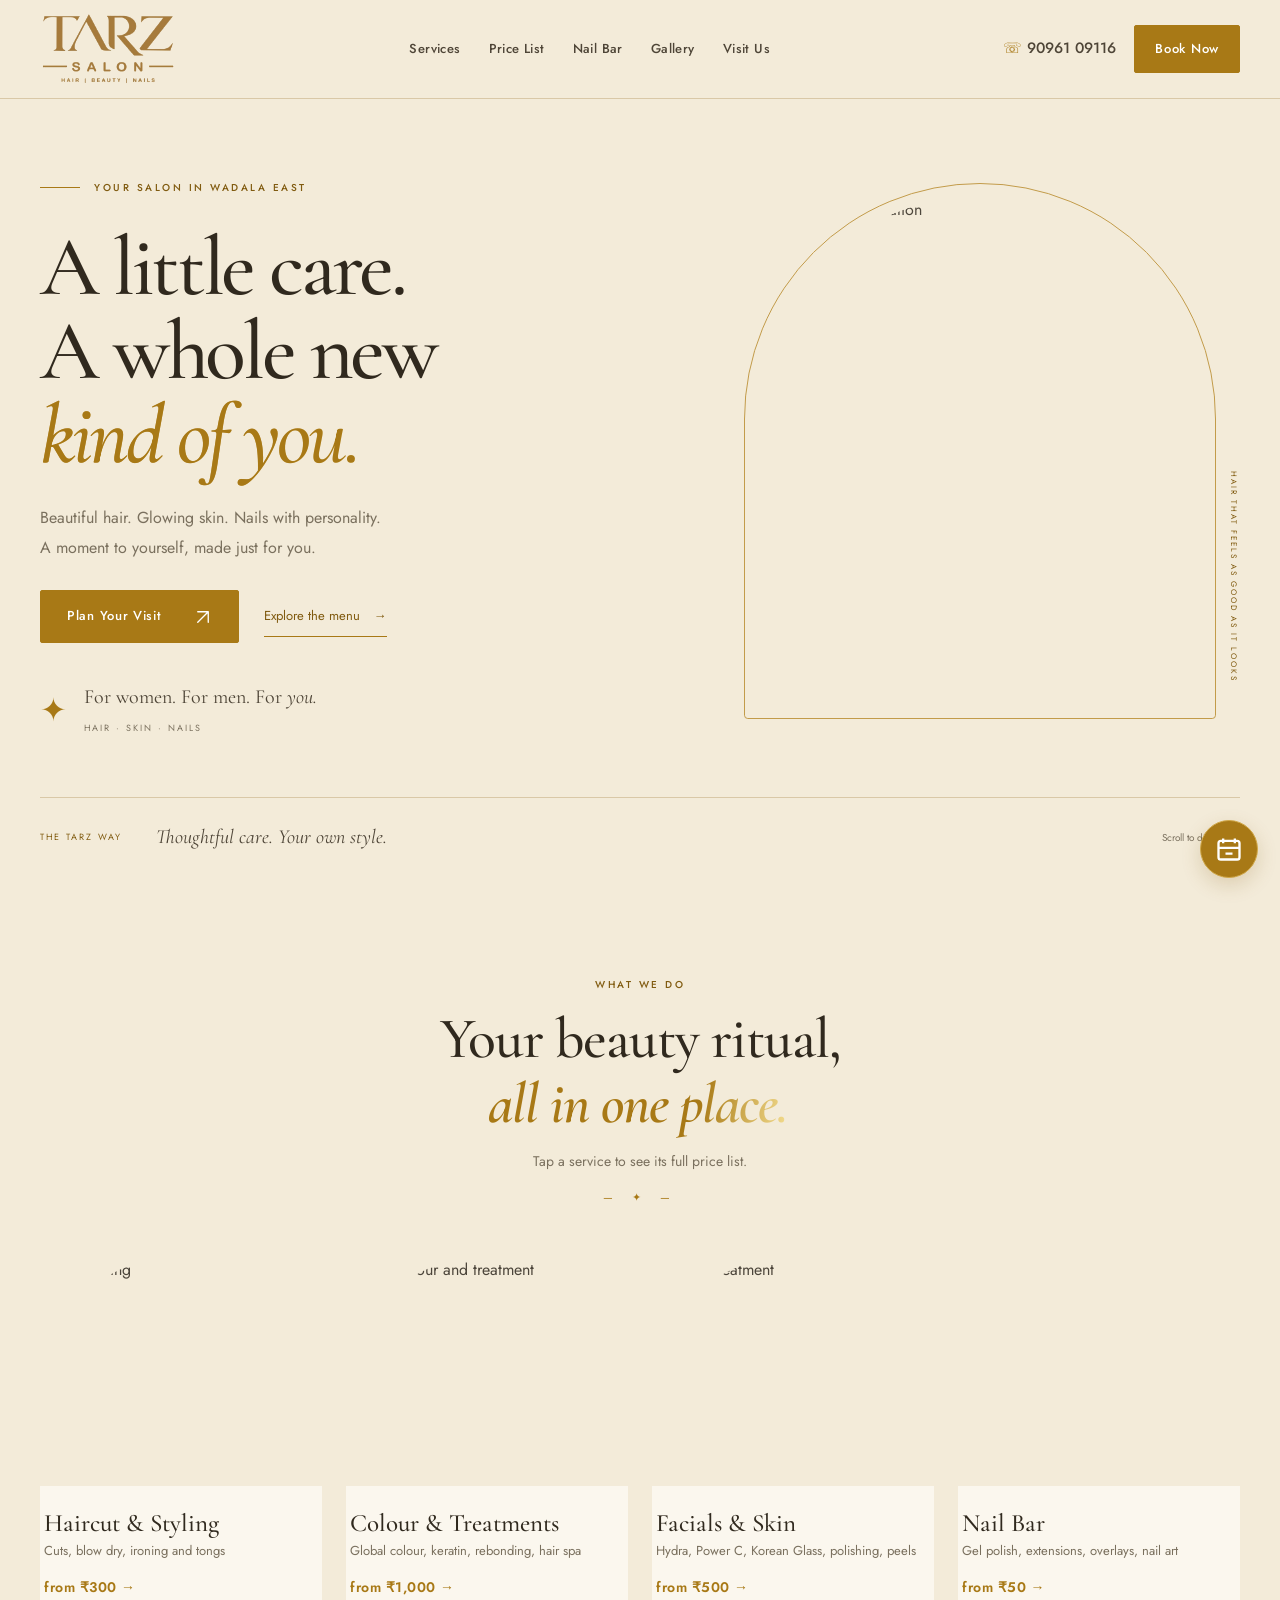
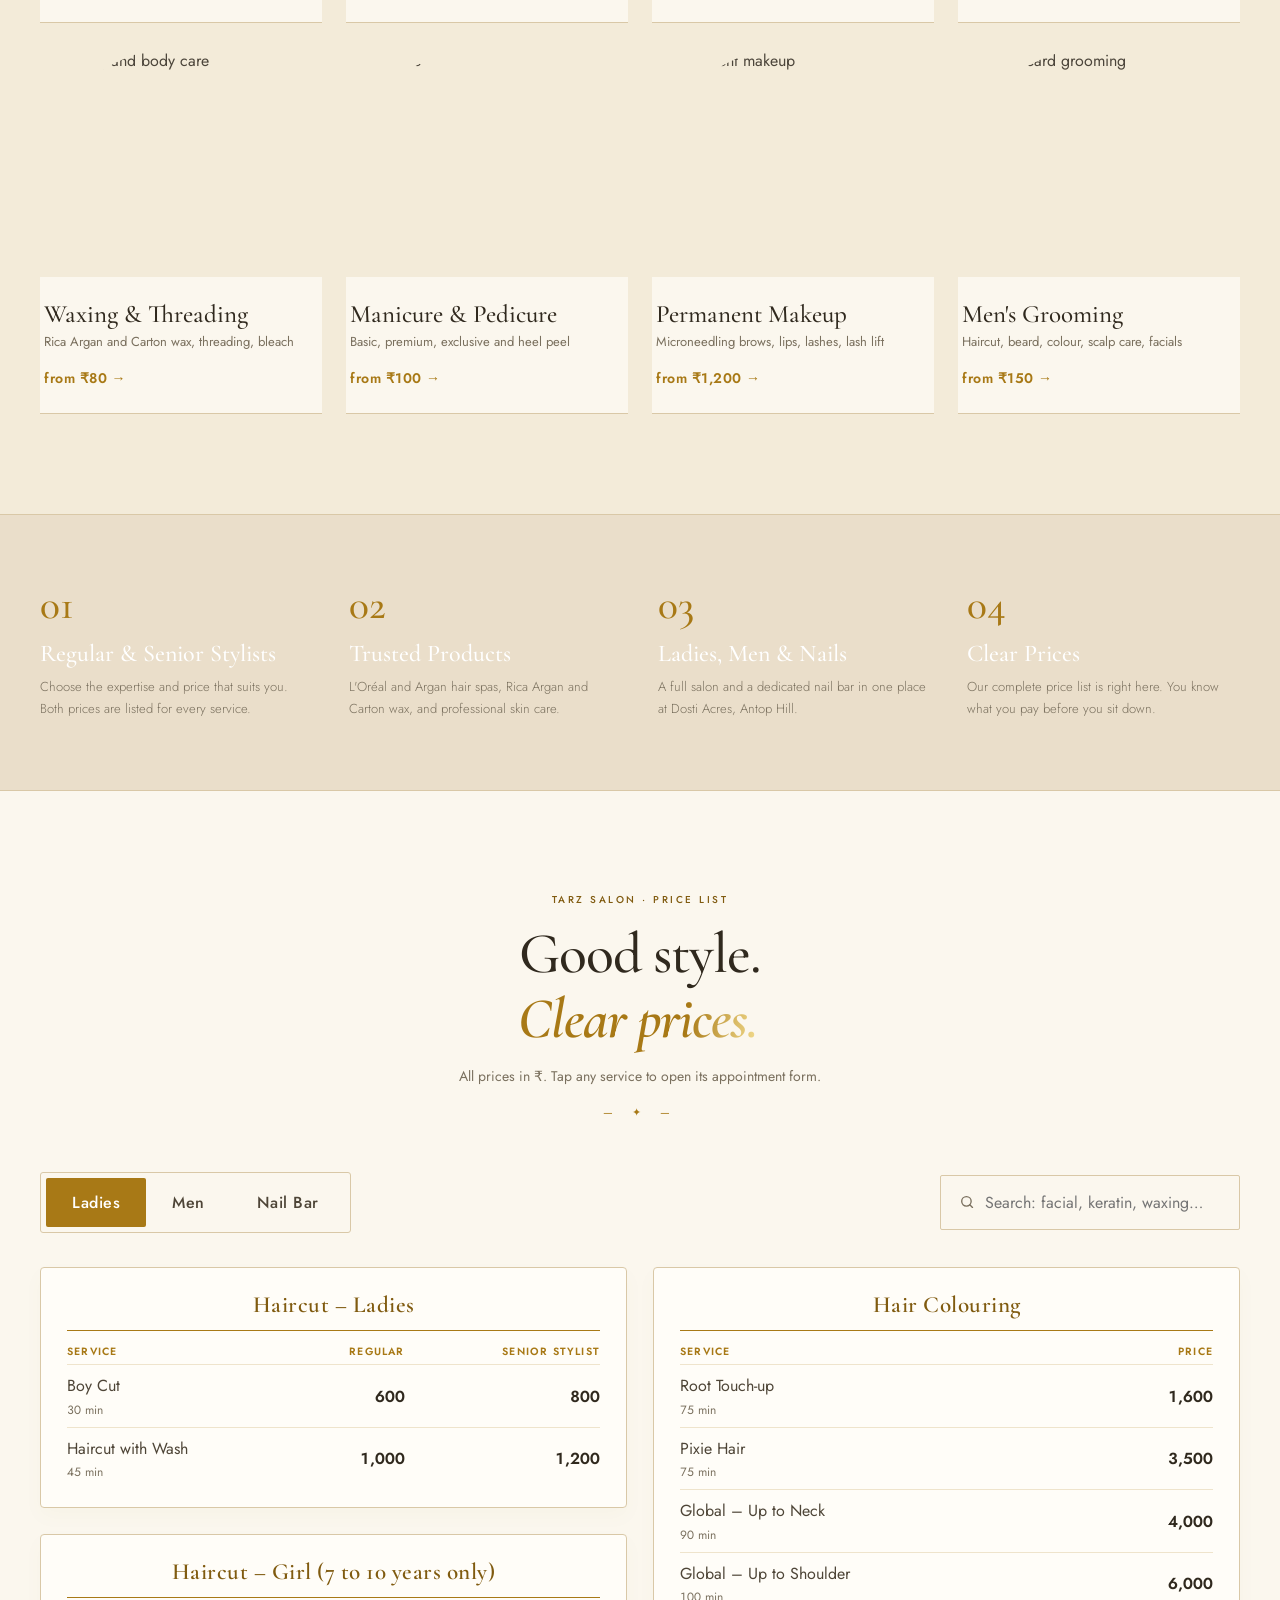
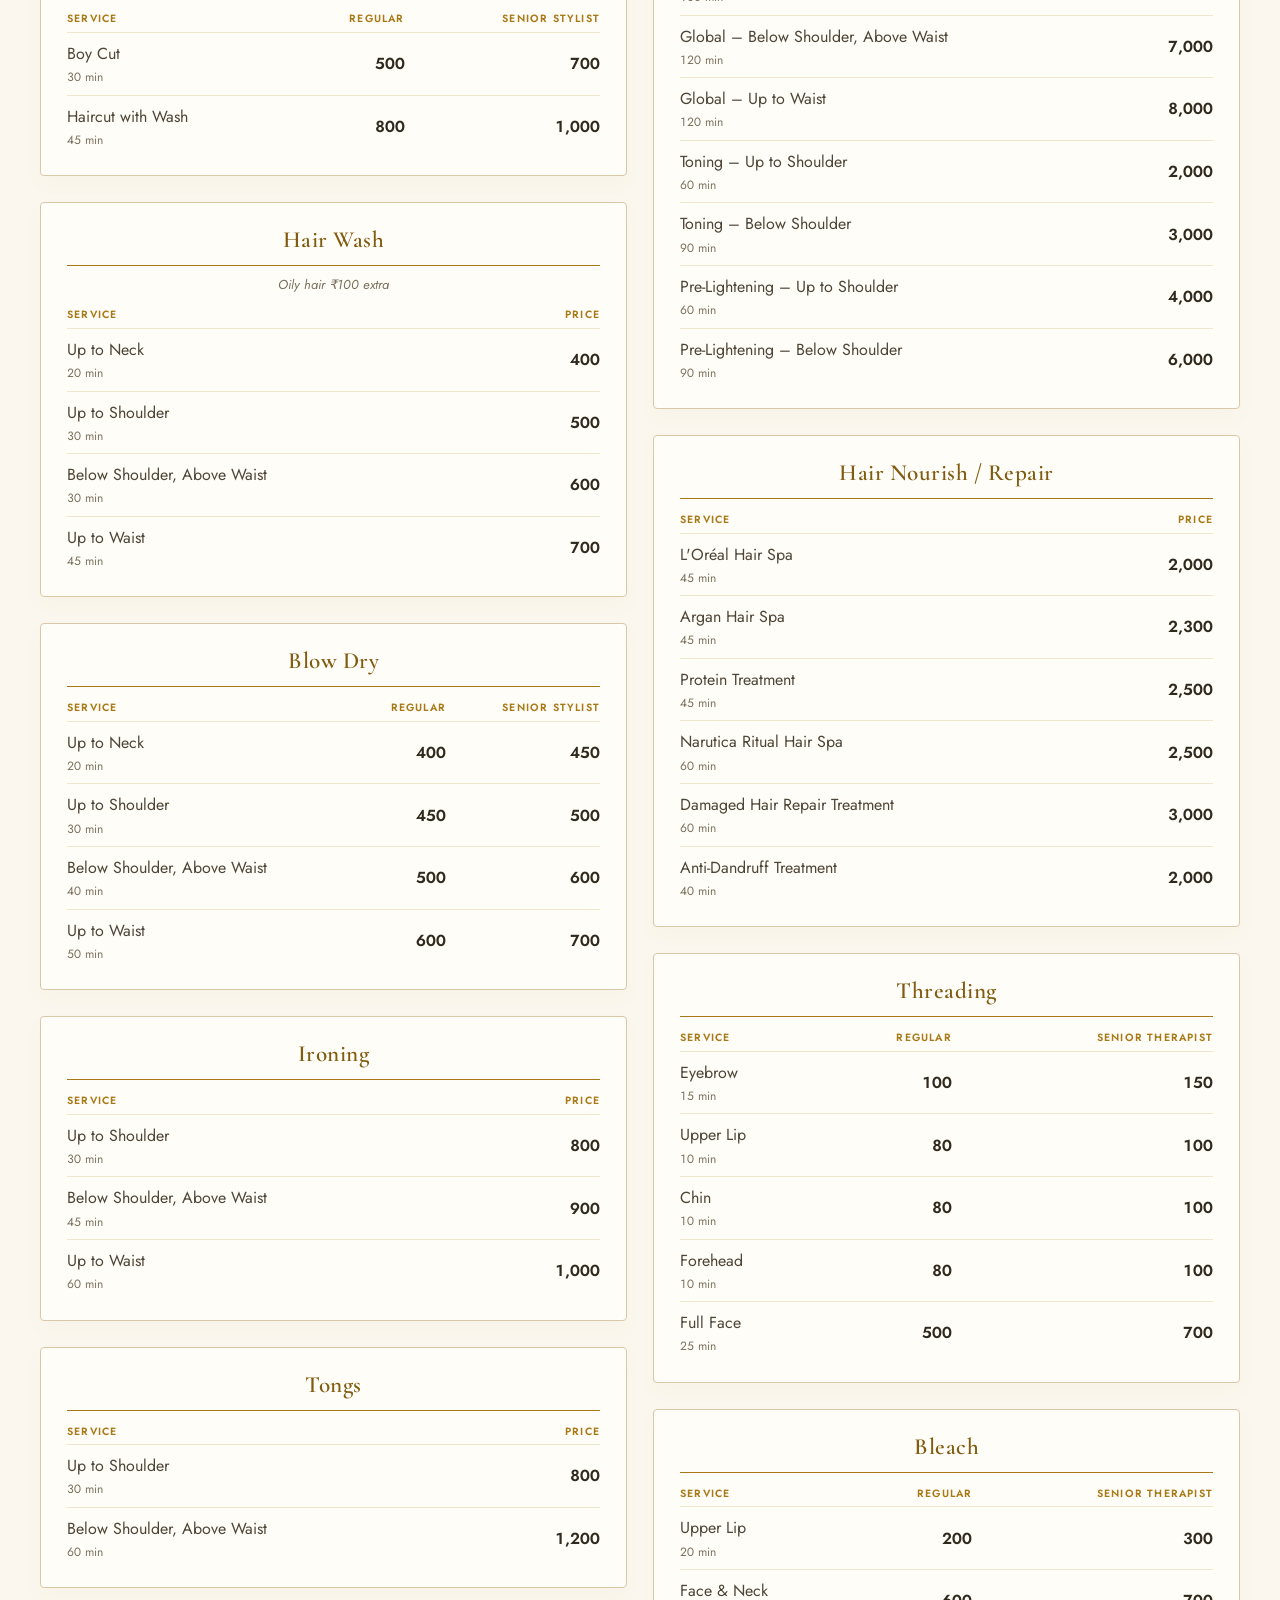
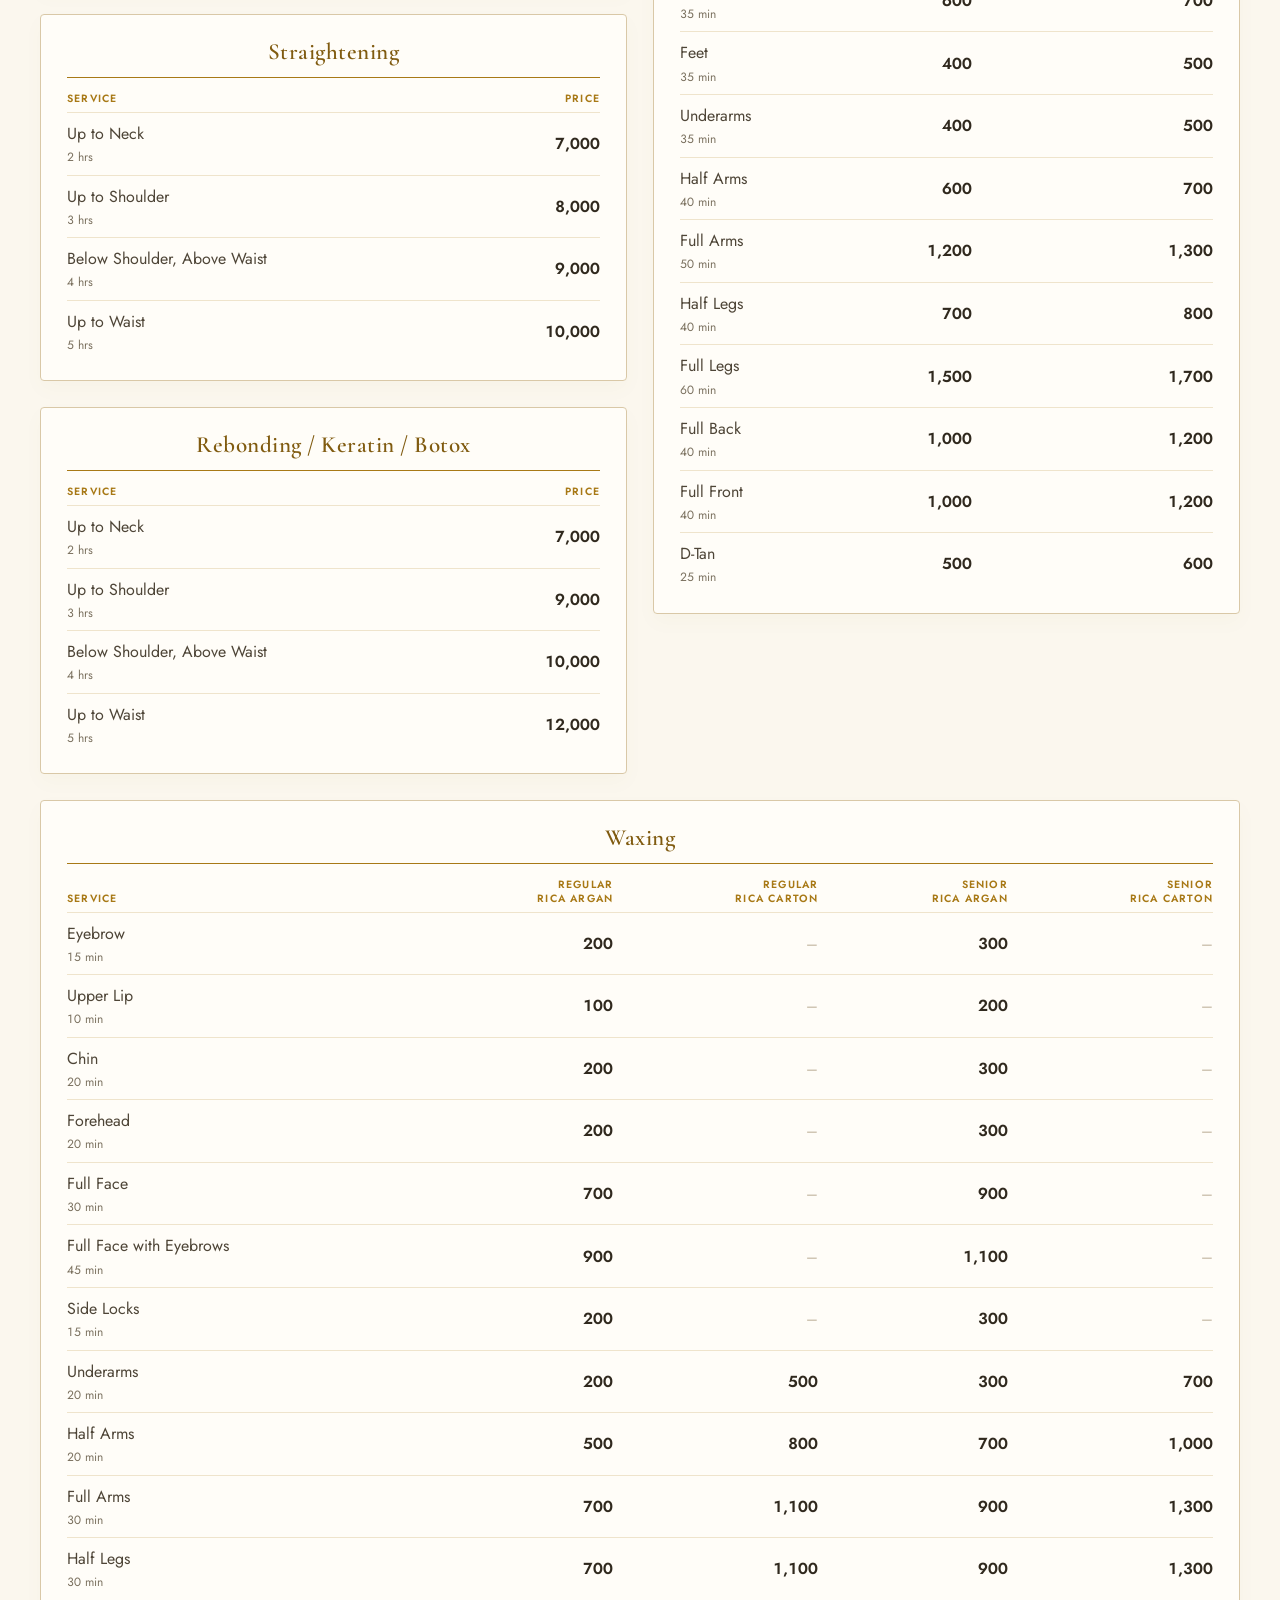
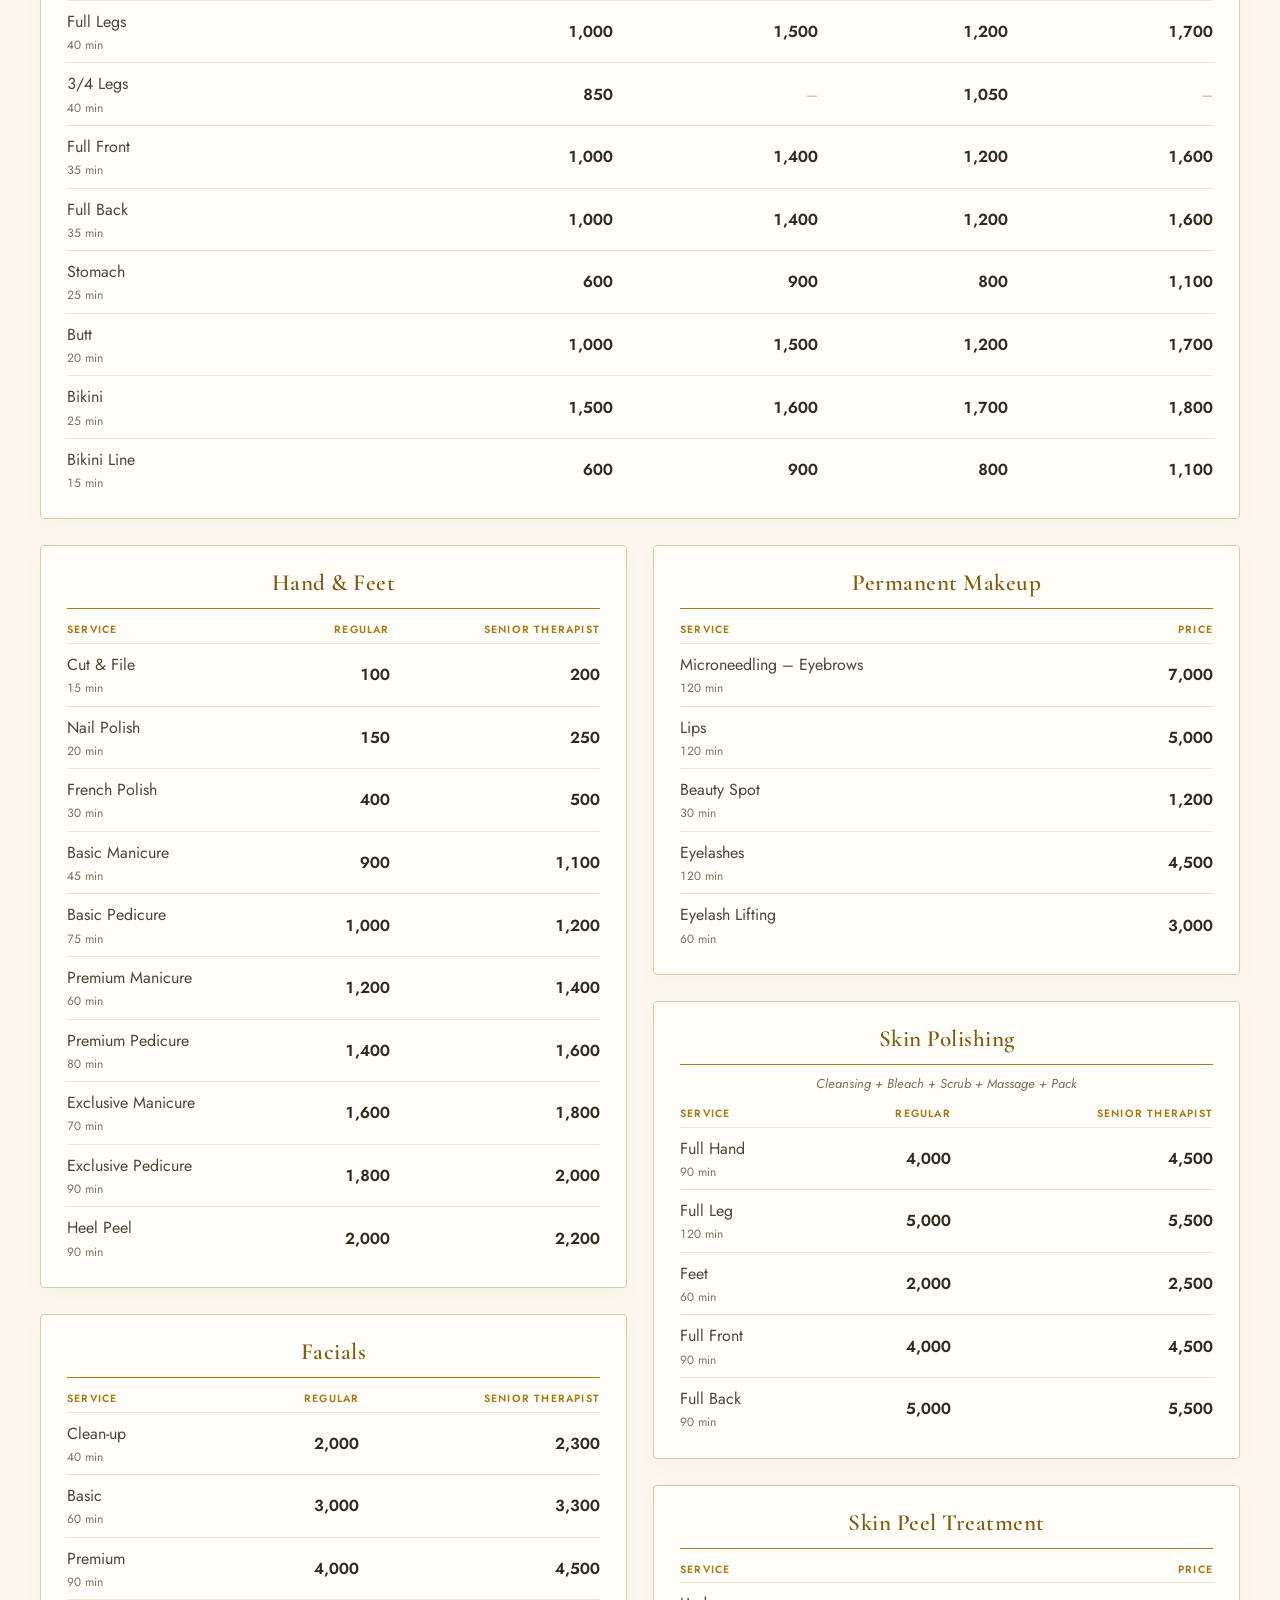
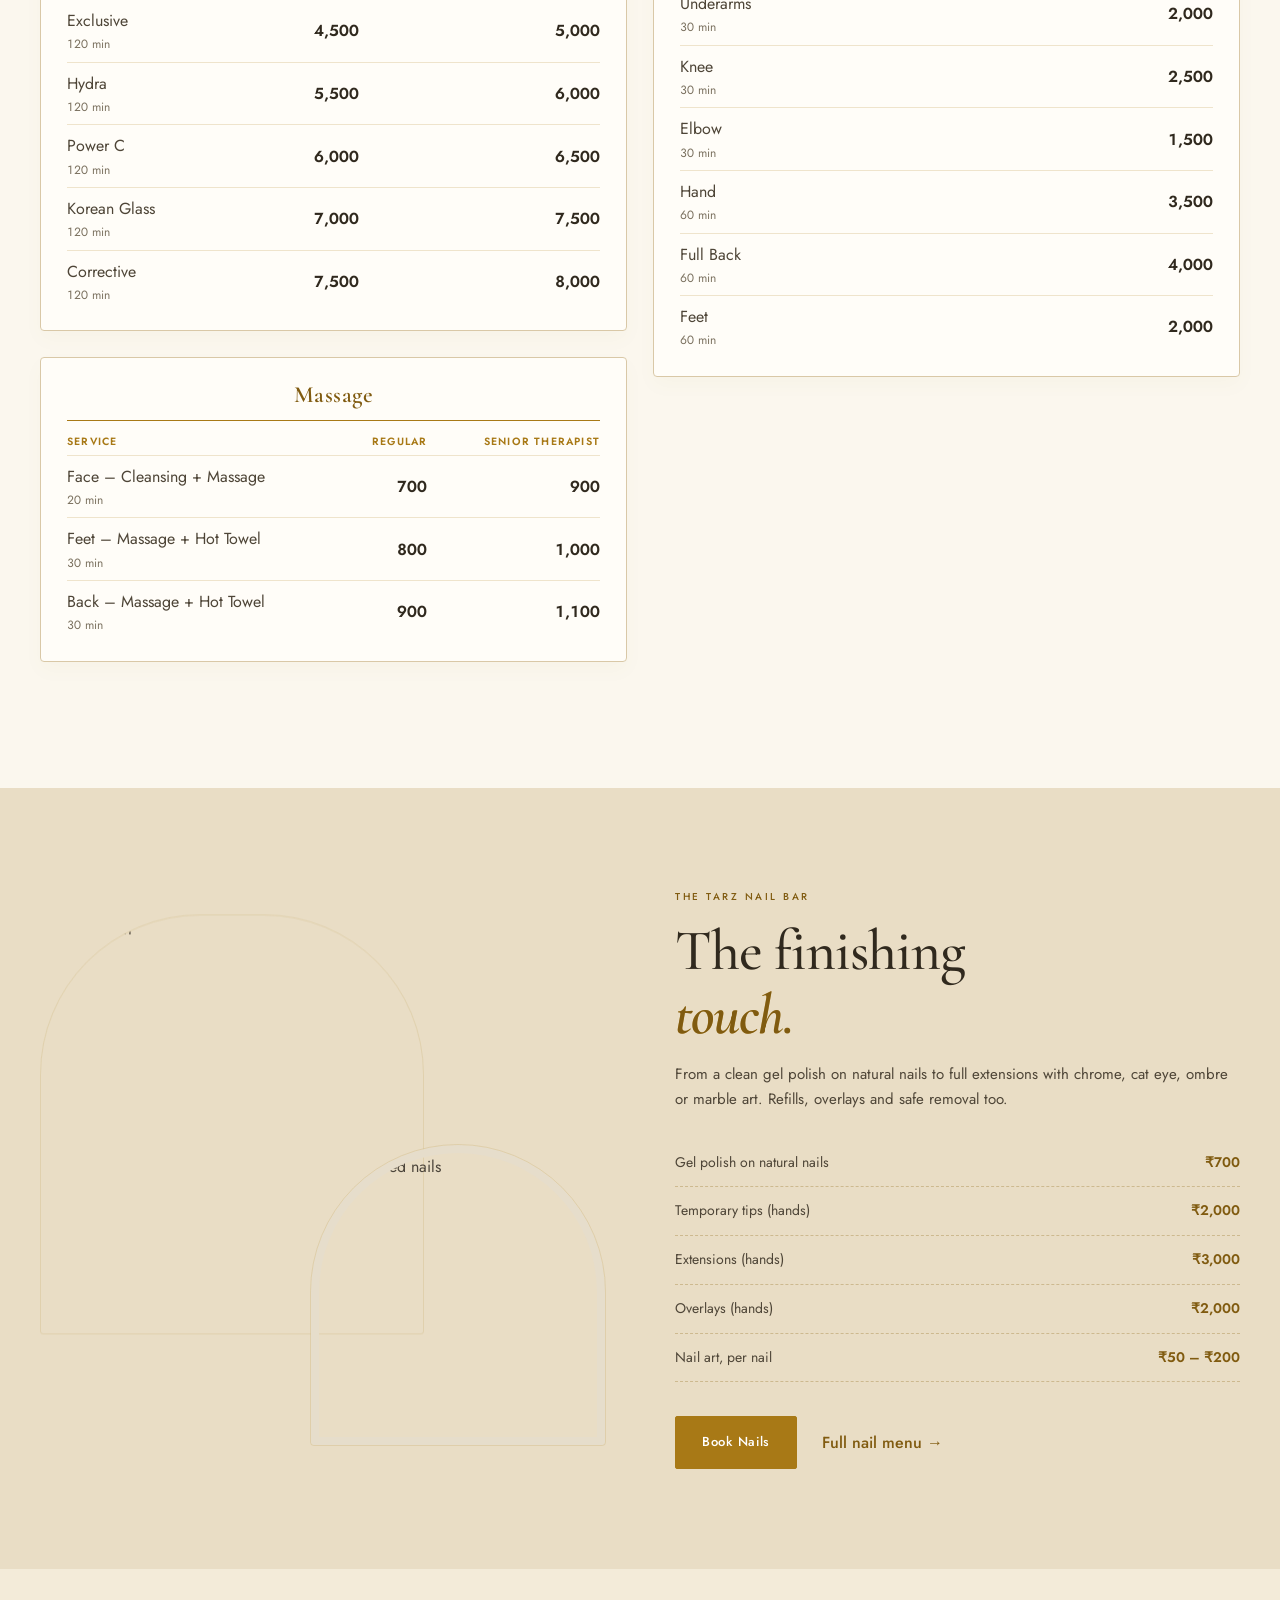
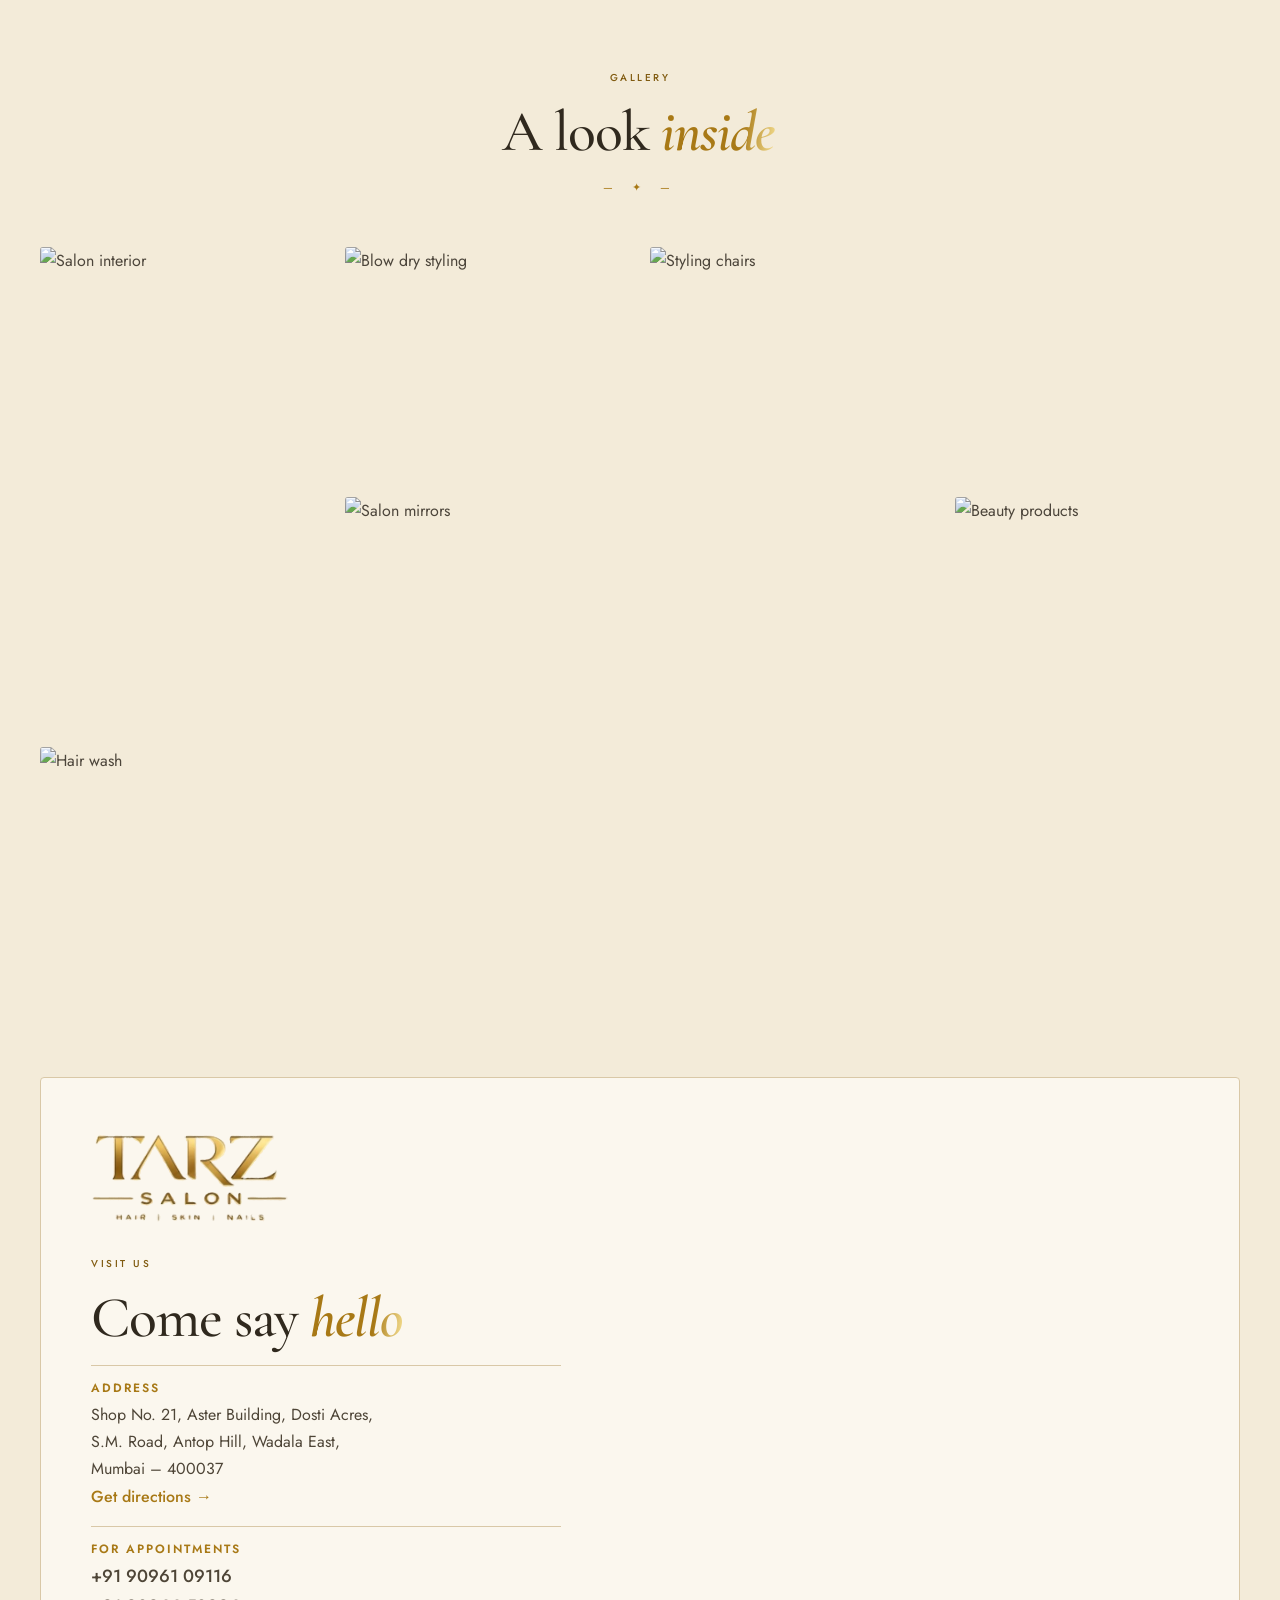
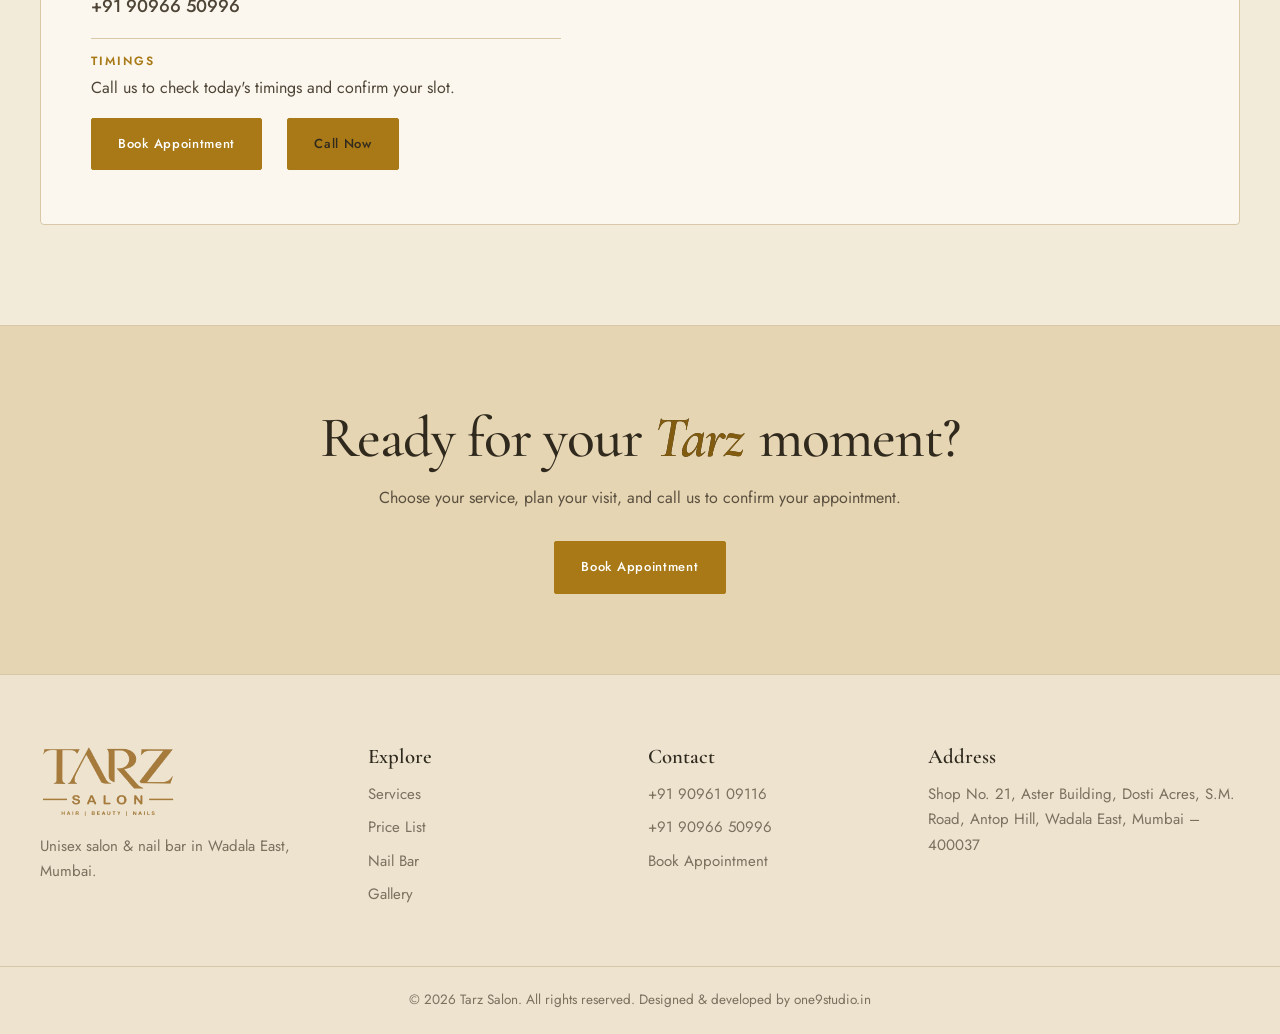
==== home2.html @ 76eaf4b4 "Restore service card photos" ====
<!DOCTYPE html>
<html lang="en">
<head>
  <meta charset="UTF-8">
  <meta name="viewport" content="width=device-width, initial-scale=1.0">
  <title>Tarz Salon | Home2 · Hair, Skin &amp; Nails</title>
  <meta name="description" content="Tarz Salon – hair, skin, waxing, facials, permanent makeup and a full nail bar for ladies and men at Dosti Acres, Antop Hill, Wadala East, Mumbai. See prices and request an appointment.">
  <meta name="theme-color" content="#F3EBD9">
  <meta name="robots" content="noindex, follow">
  <meta property="og:title" content="Tarz Salon – Wadala East, Mumbai">
  <meta property="og:description" content="Unisex salon &amp; nail bar. Full price list online. Plan your appointment online. Call 9096109116 to confirm.">
  <meta property="og:image" content="https://images.unsplash.com/photo-1560066984-138dadb4c035?auto=format&fit=crop&w=1200&q=70">
  <link rel="icon" href="images/favicon.png" type="image/png">
  <link rel="apple-touch-icon" href="images/apple-touch-icon.png">
  <link rel="preconnect" href="https://fonts.googleapis.com">
  <link rel="preconnect" href="https://fonts.gstatic.com" crossorigin>
  <link href="https://fonts.googleapis.com/css2?family=Cormorant+Garamond:ital,wght@0,500;0,600;0,700;1,500;1,600&family=Jost:wght@300;400;500;600&display=swap" rel="stylesheet">
  <link rel="stylesheet" href="style.css">
  <link rel="stylesheet" href="home2.css">
  <script>document.documentElement.classList.add('js')</script>
  <script type="application/ld+json">
  {
    "@context": "https://schema.org",
    "@type": "BeautySalon",
    "name": "Tarz Salon",
    "telephone": ["+919096109116", "+919096650996"],
    "address": {
      "@type": "PostalAddress",
      "streetAddress": "Shop No. 21, Aster Building, Dosti Acres, S.M. Road, Antop Hill",
      "addressLocality": "Wadala East, Mumbai",
      "postalCode": "400037",
      "addressRegion": "Maharashtra",
      "addressCountry": "IN"
    },
    "priceRange": "₹₹"
  }
  </script>
</head>
<body>
  <svg width="0" height="0" aria-hidden="true" style="position:absolute"><defs><filter id="logo-remove-cream" color-interpolation-filters="sRGB" x="0" y="0" width="100%" height="100%"><feColorMatrix in="SourceGraphic" type="matrix" values="0 0 0 0 0  0 0 0 0 0  0 0 0 0 0  14 0 -14 0 -1.9" result="gold-mask"/><feComposite in="SourceGraphic" in2="gold-mask" operator="in"/></filter></defs></svg>
  <div class="progress" id="progress" aria-hidden="true"></div>

  <!-- ============ HEADER ============ -->
  <header class="header" id="top">
    <div class="container nav">
      <a href="#top" class="logo" aria-label="Tarz Salon home"><svg class="reference-logo" viewBox="345 235 845 455" role="img" aria-label="Tarz Salon — Hair, Beauty, Nails"><image href="images/tarz-hair-beauty-nails-source.jpg" width="1536" height="924"/></svg>
      </a>

      <nav class="menu" id="menu">
        <a href="#services">Services</a>
        <a href="#prices">Price List</a>
        <a href="#nail-bar">Nail Bar</a>
        <a href="#gallery">Gallery</a>
        <a href="#visit">Visit Us</a>
      </nav>

      <div class="nav-actions">
        <a href="tel:+919096109116" class="nav-call">90961 09116</a>
        <a href="#appointment" data-booking class="btn btn-small">Book Now</a>
        <button class="menu-btn" id="menu-btn" aria-label="Open menu" aria-expanded="false"><span></span><span></span><span></span></button>
      </div>
    </div>
  </header>

  <main>
    <section class="hero home2-hero">
      <div class="container hero-grid">
        <div class="hero-text">
          <p class="eyebrow"><span class="gold-rule"></span> Your salon in Wadala East</p>
          <h1>A little care.<br>A whole new<br><em>kind of you.</em></h1>
          <p class="lead">Beautiful hair. Glowing skin. Nails with personality.<br>A moment to yourself, made just for you.</p>
          <div class="hero-buttons">
            <a href="#appointment" data-booking class="btn">Plan Your Visit <svg class="visit-arrow" viewBox="0 0 24 24" width="18" height="18" fill="none" stroke="currentColor" stroke-width="1.8" stroke-linecap="round" stroke-linejoin="round" aria-hidden="true" focusable="false"><path d="M5 19 19 5M5 5h14v14"/></svg></a>
            <a href="#prices" class="text-link">Explore the menu <span aria-hidden="true">→</span></a>
          </div>
          <div class="hero-caption"><span class="little-star" aria-hidden="true">✦</span><p>For women. For men. For <em>you.</em><br><small>Hair · Skin · Nails</small></p></div>
        </div>
        <div class="hero-visual">
          <div class="portrait-frame"><div class="arch"><img src="https://images.unsplash.com/photo-1522337360788-8b13dee7a37e?auto=format&fit=crop&w=1000&q=85" alt="Hair styling inspiration" width="900" height="1100" fetchpriority="high"></div></div>


          <p class="image-caption">HAIR THAT FEELS AS GOOD AS IT LOOKS</p>
        </div>
      </div>
      <div class="container hero-bottom"><span>THE TARZ WAY</span><p>Thoughtful care. Your own style.</p><a href="#services" aria-label="Explore our services">Scroll to discover ↓</a></div>
    </section>

    <!-- ============ SERVICES ============ -->
    <section class="section" id="services">
      <div class="container">
        <div class="title">
          <p class="eyebrow">What we do</p>
          <h2>Your beauty ritual,<br><em>all in one place.</em></h2>
          <p>Tap a service to see its full price list.</p>
        </div>

        <div class="service-grid">
          <a href="#prices" data-tab="ladies" class="service">
            <img src="https://images.unsplash.com/photo-1562322140-8baeececf3df?auto=format&fit=crop&w=600&q=70" alt="Hair styling" loading="lazy">
            <div class="service-body"><h3>Haircut &amp; Styling</h3><p>Cuts, blow dry, ironing and tongs</p><span class="from">from ₹300</span></div>
          </a>
          <a href="#prices" data-tab="ladies" class="service">
            <img src="https://images.unsplash.com/photo-1595476108010-b4d1f102b1b1?auto=format&fit=crop&w=600&q=70" alt="Hair colour and treatment" loading="lazy">
            <div class="service-body"><h3>Colour &amp; Treatments</h3><p>Global colour, keratin, rebonding, hair spa</p><span class="from">from ₹1,000</span></div>
          </a>
          <a href="#prices" data-tab="ladies" class="service">
            <img src="https://images.unsplash.com/photo-1570172619644-dfd03ed5d881?auto=format&fit=crop&w=600&q=70" alt="Facial treatment" loading="lazy">
            <div class="service-body"><h3>Facials &amp; Skin</h3><p>Hydra, Power C, Korean Glass, polishing, peels</p><span class="from">from ₹500</span></div>
          </a>
          <a href="#prices" data-tab="nails" class="service">
            <img src="https://images.unsplash.com/photo-1604654894610-df63bc536371?auto=format&fit=crop&w=600&q=70" alt="Nail art" loading="lazy">
            <div class="service-body"><h3>Nail Bar</h3><p>Gel polish, extensions, overlays, nail art</p><span class="from">from ₹50</span></div>
          </a>
          <a href="#prices" data-tab="ladies" class="service">
            <img src="https://images.unsplash.com/photo-1544161515-4ab6ce6db874?auto=format&fit=crop&w=600&q=70" alt="Waxing and body care" loading="lazy">
            <div class="service-body"><h3>Waxing &amp; Threading</h3><p>Rica Argan and Carton wax, threading, bleach</p><span class="from">from ₹80</span></div>
          </a>
          <a href="#prices" data-tab="ladies" class="service">
            <img src="https://images.unsplash.com/photo-1519415510236-718bdfcd89c8?auto=format&fit=crop&w=600&q=70" alt="Pedicure" loading="lazy">
            <div class="service-body"><h3>Manicure &amp; Pedicure</h3><p>Basic, premium, exclusive and heel peel</p><span class="from">from ₹100</span></div>
          </a>
          <a href="#prices" data-tab="ladies" class="service">
            <img src="https://images.unsplash.com/photo-1487412947147-5cebf100ffc2?auto=format&fit=crop&w=600&q=70" alt="Permanent makeup" loading="lazy">
            <div class="service-body"><h3>Permanent Makeup</h3><p>Microneedling brows, lips, lashes, lash lift</p><span class="from">from ₹1,200</span></div>
          </a>
          <a href="#prices" data-tab="men" class="service">
            <img src="https://images.unsplash.com/photo-1503951914875-452162b0f3f1?auto=format&fit=crop&w=600&q=70" alt="Men's beard grooming" loading="lazy">
            <div class="service-body"><h3>Men's Grooming</h3><p>Haircut, beard, colour, scalp care, facials</p><span class="from">from ₹150</span></div>
          </a>
        </div>
      </div>
    </section>

    <!-- ============ WHY TARZ ============ -->
    <section class="why">
      <div class="container why-grid">
        <div class="why-item">
          <span class="why-num">01</span>
          <h3>Regular &amp; Senior Stylists</h3>
          <p>Choose the expertise and price that suits you. Both prices are listed for every service.</p>
        </div>
        <div class="why-item">
          <span class="why-num">02</span>
          <h3>Trusted Products</h3>
          <p>L'Oréal and Argan hair spas, Rica Argan and Carton wax, and professional skin care.</p>
        </div>
        <div class="why-item">
          <span class="why-num">03</span>
          <h3>Ladies, Men &amp; Nails</h3>
          <p>A full salon and a dedicated nail bar in one place at Dosti Acres, Antop Hill.</p>
        </div>
        <div class="why-item">
          <span class="why-num">04</span>
          <h3>Clear Prices</h3>
          <p>Our complete price list is right here. You know what you pay before you sit down.</p>
        </div>
      </div>
    </section>

    <!-- ============ PRICE LIST ============ -->
    <!-- The prices themselves live in prices.js — edit them there. -->
    <section class="section prices" id="prices">
      <div class="container">
        <div class="title">
          <p class="eyebrow">Tarz Salon · Price List</p>
          <h2>Good style.<br><em>Clear prices.</em></h2>
          <p>All prices in ₹. Tap any service to open its appointment form.</p>
        </div>

        <div class="price-tools">
          <div class="tabs" role="tablist">
            <button class="tab active" data-tab="ladies" role="tab" aria-selected="true">Ladies</button>
            <button class="tab" data-tab="men" role="tab" aria-selected="false">Men</button>
            <button class="tab" data-tab="nails" role="tab" aria-selected="false">Nail Bar</button>
          </div>
          <label class="search">
            <span class="sr-only">Search services</span>
            <svg viewBox="0 0 24 24" width="18" height="18" aria-hidden="true"><circle cx="11" cy="11" r="7" fill="none" stroke="currentColor" stroke-width="2"/><path d="M20 20l-4-4" stroke="currentColor" stroke-width="2" stroke-linecap="round"/></svg>
            <input type="search" id="price-search" placeholder="Search: facial, keratin, waxing…" autocomplete="off">
          </label>
        </div>

        <div id="price-list" class="price-list" aria-live="polite">
          <p class="empty">Please enable JavaScript to see the price list, or call 9096109116.</p>
        </div>
      </div>
    </section>

    <!-- ============ NAIL BAR ============ -->
    <section class="nailbar" id="nail-bar">
      <div class="container nailbar-grid">
        <div class="nailbar-photos">
          <img src="https://images.unsplash.com/photo-1607779097040-26e80aa78e66?auto=format&fit=crop&w=600&q=70" alt="Gel nail art" loading="lazy" class="np1">
          <img src="https://images.unsplash.com/photo-1610992015732-2449b76344bc?auto=format&fit=crop&w=600&q=70" alt="Manicured nails" loading="lazy" class="np2">
        </div>
        <div class="nailbar-text">
          <p class="eyebrow">The Tarz Nail Bar</p>
          <h2>The finishing<br><em>touch.</em></h2>
          <p>From a clean gel polish on natural nails to full extensions with chrome, cat eye, ombre or marble art. Refills, overlays and safe removal too.</p>
          <ul class="nail-prices">
            <li><span>Gel polish on natural nails</span><b>₹700</b></li>
            <li><span>Temporary tips (hands)</span><b>₹2,000</b></li>
            <li><span>Extensions (hands)</span><b>₹3,000</b></li>
            <li><span>Overlays (hands)</span><b>₹2,000</b></li>
            <li><span>Nail art, per nail</span><b>₹50 – ₹200</b></li>
          </ul>
          <div class="hero-buttons">
            <a href="#appointment" data-booking data-booking-service="Nail Bar" class="btn">Book Nails</a>
            <a href="#prices" data-tab="nails" class="link">Full nail menu →</a>
          </div>
        </div>
      </div>
    </section>

    <!-- ============ GALLERY ============ -->
    <section class="section" id="gallery">
      <div class="container">
        <div class="title">
          <p class="eyebrow">Gallery</p>
          <h2>A look <em>inside</em></h2>
        </div>
        <!-- Replace these with your own salon photos: put them in the images folder and use src="images/photo1.jpg" -->
        <div class="gallery">
          <img src="https://images.unsplash.com/photo-1560066984-138dadb4c035?auto=format&fit=crop&w=800&q=70" alt="Salon interior" loading="lazy" class="g-tall">
          <img src="https://images.unsplash.com/photo-1605497788044-5a32c7078486?auto=format&fit=crop&w=600&q=70" alt="Blow dry styling" loading="lazy">
          <img src="https://images.unsplash.com/photo-1521590832167-7bcbfaa6381f?auto=format&fit=crop&w=600&q=70" alt="Styling chairs" loading="lazy">
          <img src="https://images.unsplash.com/photo-1633681926022-84c23e8cb2d6?auto=format&fit=crop&w=800&q=70" alt="Salon mirrors" loading="lazy" class="g-wide">
          <img src="https://images.unsplash.com/photo-1596462502278-27bfdc403348?auto=format&fit=crop&w=600&q=70" alt="Beauty products" loading="lazy">
          <img src="https://images.unsplash.com/photo-1634449571010-02389ed0f9b0?auto=format&fit=crop&w=600&q=70" alt="Hair wash" loading="lazy">
        </div>
      </div>
    </section>

    <!-- ============ VISIT ============ -->
    <section class="visit" id="visit">
      <div class="container visit-grid">
        <div class="visit-card">
          <svg class="reference-logo" viewBox="170 244 450 210" role="img" aria-label="Tarz Salon — Hair, Skin, Nails"><image href="images/home2-brand-reference.jpg" width="779" height="1536"/></svg>
          <p class="eyebrow">Visit us</p>
          <h2>Come say <em>hello</em></h2>

          <div class="visit-row">
            <h4>Address</h4>
            <p>Shop No. 21, Aster Building, Dosti Acres,<br>S.M. Road, Antop Hill, Wadala East,<br>Mumbai – 400037</p>
            <a class="link" href="https://www.google.com/maps/search/?api=1&amp;query=Dosti+Acres+Aster+Building+Antop+Hill+Wadala+East+Mumbai+400037" target="_blank" rel="noopener">Get directions →</a>
          </div>

          <div class="visit-row">
            <h4>For appointments</h4>
            <p><a href="tel:+919096109116">+91 90961 09116</a><br><a href="tel:+919096650996">+91 90966 50996</a></p>
          </div>

          <div class="visit-row">
            <h4>Timings</h4>
            <!-- Add your opening hours here, e.g.  Mon – Sun: 10:00 am – 9:00 pm -->
            <p>Call us to check today's timings and confirm your slot.</p>
          </div>

          <div class="hero-buttons">
            <a href="#appointment" data-booking class="btn">Book Appointment</a>
            <a href="tel:+919096109116" class="btn btn-outline-dark">Call Now</a>
          </div>
        </div>

        <div class="map">
          <iframe title="Tarz Salon on Google Maps" src="https://maps.google.com/maps?q=Dosti%20Acres%20Aster%20Building%20Antop%20Hill%20Wadala%20East%20Mumbai%20400037&amp;z=16&amp;output=embed" loading="lazy" referrerpolicy="no-referrer-when-downgrade"></iframe>
        </div>
      </div>
    </section>

    <!-- ============ CTA ============ -->
    <section class="cta">
      <div class="container cta-inner">
        <h2>Ready for your <em>Tarz</em> moment?</h2>
        <p>Choose your service, plan your visit, and call us to confirm your appointment.</p>
        <a href="#appointment" data-booking class="btn">Book Appointment</a>
      </div>
    </section>
  </main>

  <!-- ============ FOOTER ============ -->
  <footer class="footer">
    <div class="container footer-grid">
      <div>
        <a href="#top" class="logo logo-footer"><svg class="reference-logo" viewBox="345 235 845 455" role="img" aria-label="Tarz Salon — Hair, Beauty, Nails"><image href="images/tarz-hair-beauty-nails-source.jpg" width="1536" height="924"/></svg></a>
        <p>Unisex salon &amp; nail bar in Wadala East, Mumbai.</p>
      </div>
      <div>
        <h4>Explore</h4>
        <a href="#services">Services</a>
        <a href="#prices">Price List</a>
        <a href="#nail-bar">Nail Bar</a>
        <a href="#gallery">Gallery</a>
      </div>
      <div>
        <h4>Contact</h4>
        <a href="tel:+919096109116">+91 90961 09116</a>
        <a href="tel:+919096650996">+91 90966 50996</a>
        <a href="#appointment" data-booking>Book Appointment</a>
      </div>
      <div>
        <h4>Address</h4>
        <p>Shop No. 21, Aster Building, Dosti Acres, S.M. Road, Antop Hill, Wadala East, Mumbai – 400037</p>
      </div>
    </div>
    <p class="copy">© <span id="year"></span> Tarz Salon. All rights reserved. <span style="display: inline-block;">Designed &amp; developed by <a href="https://www.one9studio.in/" target="_blank" rel="noopener noreferrer">one9studio.in</a></span></p>
  </footer>

  <!-- Floating appointment button -->
  <a href="#appointment" data-booking class="wa-float" aria-label="Open appointment form">
    <svg viewBox="0 0 24 24" width="28" height="28" fill="none" stroke="currentColor" stroke-width="2" aria-hidden="true"><rect x="3" y="5" width="18" height="16" rx="2"/><path d="M7 3v4m10-4v4M3 11h18m-12 5h6"/></svg>
  </a>

  <dialog id="appointment" class="booking-dialog" aria-labelledby="booking-title" aria-describedby="booking-help">
    <div class="booking-panel">
      <button type="button" class="booking-close" aria-label="Close appointment form">×</button>
      <p class="eyebrow">Tarz Salon · Appointments</p>
      <h2 id="booking-title">Plan your <em>visit</em></h2>
      <p id="booking-help">Fill in your preferences, then call the salon to confirm availability. This form does not send a booking.</p>
      <form id="booking-form">
        <label>Your name<input name="name" autocomplete="name" required maxlength="100"></label>
        <label>Phone number<input name="phone" type="tel" autocomplete="tel" inputmode="tel" required pattern="[+0-9() .-]{7,20}" maxlength="20" title="Enter a phone number with 7 to 20 characters."></label>
        <label>Service<input name="service" id="booking-service" required maxlength="200" placeholder="Choose a service or tell us what you need"></label>
        <div class="booking-grid">
          <label>Preferred date<input name="date" id="booking-date" type="date" required></label>
          <label>Preferred time<input name="time" type="time" required></label>
        </div>
        <label>Notes (optional)<textarea name="notes" rows="2" maxlength="1000" placeholder="Stylist preference or anything else we should know"></textarea></label>
        <button type="submit" class="btn">Review Appointment</button>
      </form>
      <div id="booking-review" hidden role="status" aria-live="polite">
        <h3>Your appointment preferences</h3>
        <p id="booking-summary"></p>
        <p>Your request has not been sent. Please call the salon to share these details and confirm your appointment.</p>
        <a class="btn" href="tel:+919096109116">Call 90961 09116 to Confirm</a>
        <button class="booking-edit" type="button">Edit Details</button>
      </div>
    </div>
  </dialog>

  <script src="prices.js"></script>
  <script src="script.js"></script>
</body>
</html>
---- style.css ----
/* =====================================================
   TARZ SALON — styles
   Brand colours are at the top. Change them here and the whole site updates.
   ===================================================== */
:root {
  --gold: #b08d1c;        /* main brand gold (from the logo) */
  --gold-dark: #8a6c0f;   /* hover */
  --gold-light: #d8b94f;  /* gold on dark backgrounds */
  --cream: #faf5ec;       /* page background */
  --ivory: #fffcf6;       /* cards */
  --line: #e7d9bb;        /* thin gold-beige lines */
  --ink: #17140f;         /* dark sections */
  --ink-2: #221d16;
  --text: #3a3229;
  --muted: #7b6f60;
  --white: #ffffff;
  --serif: "Cormorant Garamond", Georgia, serif;
  --sans: "Jost", "Segoe UI", Arial, sans-serif;
  --radius: 18px;
}

* { box-sizing: border-box; margin: 0; padding: 0; }
html { scroll-behavior: smooth; scroll-padding-top: 84px; }
body { font-family: var(--sans); color: var(--text); background: var(--cream); line-height: 1.7; font-size: 16px; font-weight: 400; -webkit-font-smoothing: antialiased; }
img { max-width: 100%; display: block; }
a { color: inherit; text-decoration: none; }
button { font: inherit; }
h1, h2, h3, h4 { font-family: var(--serif); color: var(--ink); line-height: 1.12; font-weight: 600; }
h2 { font-size: clamp(2.1rem, 4.2vw, 3.2rem); margin-bottom: 14px; }
h1 em, h2 em { font-style: italic; color: var(--gold); font-weight: 600; }
.container { width: min(1200px, 100% - 32px); margin: 0 auto; }
.section { padding: 100px 0; }
.sr-only { position: absolute; width: 1px; height: 1px; overflow: hidden; clip: rect(0 0 0 0); white-space: nowrap; }

.eyebrow { color: var(--gold); font-weight: 500; letter-spacing: 3px; text-transform: uppercase; font-size: 12.5px; margin-bottom: 14px; }
.title { text-align: center; max-width: 780px; margin: 0 auto 54px; }
.title > p:last-child:not(.eyebrow) { color: var(--muted); }
.title::after { content: "◆"; display: block; color: var(--gold); font-size: 11px; margin-top: 14px; }

/* ===== Buttons ===== */
.btn { display: inline-flex; align-items: center; justify-content: center; gap: 8px; background: var(--gold); color: var(--white); padding: 14px 30px; border-radius: 50px; font-weight: 500; letter-spacing: .5px; border: 1.5px solid var(--gold); transition: .25s; }
.btn:hover { background: var(--gold-dark); border-color: var(--gold-dark); transform: translateY(-2px); }
.btn-small { padding: 10px 22px; font-size: 14px; }
.btn-outline { background: transparent; color: var(--gold-light); border-color: rgba(217, 189, 120, .6); }
.btn-outline:hover { background: var(--gold-light); color: var(--ink); border-color: var(--gold-light); }
.btn-outline-dark { background: transparent; color: var(--ink); border-color: var(--ink); }
.btn-outline-dark:hover { background: var(--ink); color: var(--white); border-color: var(--ink); }
.link { color: var(--gold); font-weight: 500; }
.link:hover { color: var(--gold-dark); }

/* ===== Logo ===== */
.logo { display: inline-flex; align-items: center; }
.logo img { height: 54px; width: auto; }
.logo-footer img { height: 70px; }
.visit-emblem { width: 190px; height: auto; margin: -10px 0 22px -6px; }

/* ===== Header ===== */
.header { position: sticky; top: 0; z-index: 50; background: rgba(250, 245, 236, .94); backdrop-filter: blur(10px); border-bottom: 1px solid var(--line); }
.nav { display: flex; align-items: center; justify-content: space-between; height: 78px; gap: 20px; }
.menu { display: flex; gap: 32px; }
.menu a { font-size: 15px; font-weight: 500; position: relative; }
.menu a::after { content: ""; position: absolute; left: 0; bottom: -4px; width: 0; height: 1.5px; background: var(--gold); transition: .25s; }
.menu a:hover::after { width: 100%; }
.nav-actions { display: flex; align-items: center; gap: 18px; }
.nav-call { font-weight: 500; font-size: 15px; color: var(--text); }
.nav-call::before { content: "☏ "; color: var(--gold); }
.menu-btn { display: none; width: 42px; height: 42px; border: 1px solid var(--line); background: var(--ivory); border-radius: 50%; cursor: pointer; flex-direction: column; align-items: center; justify-content: center; gap: 4px; }
.menu-btn span { width: 18px; height: 1.5px; background: var(--ink); transition: .25s; }
.menu-btn[aria-expanded="true"] span:nth-child(1) { transform: translateY(5.5px) rotate(45deg); }
.menu-btn[aria-expanded="true"] span:nth-child(2) { opacity: 0; }
.menu-btn[aria-expanded="true"] span:nth-child(3) { transform: translateY(-5.5px) rotate(-45deg); }

/* ===== Hero ===== */
.hero { background: radial-gradient(circle at 80% 20%, #2e2619 0%, var(--ink) 60%); color: #e9e1d3; overflow: hidden; position: relative; }
.hero::before { content: ""; position: absolute; inset: 22px; border: 1px solid rgba(217, 189, 120, .18); border-radius: 26px; pointer-events: none; }
.hero-grid { display: grid; grid-template-columns: 1.08fr .92fr; align-items: center; gap: 50px; min-height: 660px; padding: 70px 0; position: relative; }
.hero .eyebrow { color: var(--gold-light); }
.hero h1 { color: var(--white); font-size: clamp(3rem, 7vw, 5.6rem); font-weight: 600; margin-bottom: 24px; }
.hero h1 em { color: var(--gold-light); }
.lead { font-size: 1.1rem; color: #c8bead; max-width: 500px; margin-bottom: 36px; font-weight: 300; }
.hero-buttons { display: flex; align-items: center; gap: 16px 24px; flex-wrap: wrap; }
.hero-points { list-style: none; display: flex; gap: 0; margin-top: 50px; border-top: 1px solid rgba(217, 189, 120, .22); padding-top: 26px; }
.hero-points li { flex: 1; padding-right: 18px; }
.hero-points li + li { padding-left: 22px; border-left: 1px solid rgba(217, 189, 120, .22); }
.hero-points strong { display: block; font-family: var(--serif); font-size: 1.5rem; color: var(--gold-light); font-weight: 600; }
.hero-points span { font-size: 13.5px; color: #a99f8f; }

.hero-visual { position: relative; justify-self: center; width: min(440px, 100%); }
.arch { border-radius: 240px 240px 18px 18px; overflow: hidden; border: 1px solid var(--gold-light); padding: 10px; }
.arch img { width: 100%; height: 540px; object-fit: cover; border-radius: 230px 230px 12px 12px; }
.float-card { position: absolute; left: -46px; bottom: 70px; background: var(--ivory); color: var(--ink); border-radius: 16px; padding: 16px 22px; box-shadow: 0 20px 40px rgba(0, 0, 0, .35); display: flex; flex-direction: column; }
.float-label { font-size: 12px; letter-spacing: 1.5px; text-transform: uppercase; color: var(--muted); }
.float-price { font-family: var(--serif); font-size: 2.1rem; font-weight: 700; color: var(--gold); line-height: 1.1; }
.float-price small { font-size: 1rem; color: var(--muted); font-weight: 500; }
.float-badge { position: absolute; right: -24px; top: 60px; background: var(--gold); color: var(--white); font-size: 13px; font-weight: 500; padding: 10px 18px; border-radius: 30px; box-shadow: 0 14px 30px rgba(0, 0, 0, .3); }

/* ===== Ribbon ===== */
.ribbon { background: var(--gold); color: var(--white); overflow: hidden; padding: 16px 0; }
.ribbon-track { display: flex; gap: 26px; width: max-content; animation: scroll 40s linear infinite; font-family: var(--serif); font-size: 1.35rem; font-weight: 600; white-space: nowrap; align-items: center; }
.ribbon-track i { font-style: normal; font-size: .8rem; opacity: .7; }
@keyframes scroll { to { transform: translateX(-50%); } }

/* ===== Services ===== */
.service-grid { display: grid; grid-template-columns: repeat(4, 1fr); gap: 24px; }
.service { background: var(--ivory); border: 1px solid var(--line); border-radius: var(--radius); overflow: hidden; transition: .3s; display: flex; flex-direction: column; }
.service:hover { transform: translateY(-6px); box-shadow: 0 22px 44px rgba(138, 102, 25, .14); border-color: var(--gold-light); }
.service img { width: 100%; height: 190px; object-fit: cover; transition: .5s; }
.service:hover img { transform: scale(1.05); }
.service-body { padding: 20px 22px 22px; display: flex; flex-direction: column; flex: 1; position: relative; background: var(--ivory); }
.service h3 { font-size: 1.45rem; margin-bottom: 4px; }
.service p { color: var(--muted); font-size: 14.5px; line-height: 1.55; margin-bottom: 14px; flex: 1; }
.from { color: var(--gold); font-weight: 600; font-size: 14px; letter-spacing: .5px; }
.from::after { content: " →"; transition: .25s; }
.service:hover .from::after { padding-left: 4px; }

/* ===== Why ===== */
.why { background: var(--ink); color: #c8bead; padding: 70px 0; }
.why-grid { display: grid; grid-template-columns: repeat(4, 1fr); gap: 36px; }
.why-num { font-family: var(--serif); font-size: 2.6rem; color: var(--gold-light); line-height: 1; display: block; margin-bottom: 14px; font-weight: 500; }
.why h3 { color: var(--white); font-size: 1.45rem; margin-bottom: 8px; }
.why p { font-size: 15px; font-weight: 300; }

/* ===== Price list ===== */
.prices { background: linear-gradient(var(--cream), #f5eddd); }
.price-tools { display: flex; justify-content: space-between; align-items: center; gap: 18px; flex-wrap: wrap; margin-bottom: 34px; }
.tabs { display: inline-flex; background: var(--ivory); border: 1px solid var(--line); border-radius: 50px; padding: 5px; }
.tab { border: 0; background: none; padding: 11px 26px; border-radius: 50px; cursor: pointer; font-weight: 500; color: var(--text); letter-spacing: .5px; transition: .2s; }
.tab:hover { color: var(--gold); }
.tab.active { background: var(--ink); color: var(--gold-light); }
.search { display: flex; align-items: center; gap: 10px; background: var(--ivory); border: 1px solid var(--line); border-radius: 50px; padding: 0 18px; min-width: 300px; color: var(--muted); }
.search:focus-within { border-color: var(--gold); }
.search input { border: 0; background: none; outline: none; padding: 13px 0; font: inherit; color: var(--text); width: 100%; }

.price-cols { columns: 2; column-gap: 26px; }
.price-card { break-inside: avoid; background: var(--ivory); border: 1px solid var(--line); border-radius: var(--radius); padding: 24px 26px 18px; margin-bottom: 26px; display: inline-block; width: 100%; }
.price-card.wide { display: block; }
.price-card h3 { text-align: center; font-size: 1.45rem; color: var(--gold-dark); letter-spacing: .5px; padding-bottom: 12px; border-bottom: 1.5px solid var(--gold); margin-bottom: 4px; }
.price-card h3 small { display: block; font-family: var(--sans); font-size: 11px; letter-spacing: 2px; text-transform: uppercase; color: var(--muted); margin-bottom: 4px; font-weight: 500; }
.price-note { text-align: center; font-size: 13px; color: var(--muted); margin: 8px 0 2px; font-style: italic; }
.price-table { width: 100%; border-collapse: collapse; }
.price-table th { font-size: 10.5px; letter-spacing: 1.2px; text-transform: uppercase; color: var(--gold); font-weight: 600; text-align: right; padding: 10px 0 6px 10px; vertical-align: bottom; line-height: 1.3; }
.price-table th:first-child { text-align: left; padding-left: 0; }
.price-table td { padding: 7px 0 7px 10px; border-top: 1px solid #efe4cc; text-align: right; font-weight: 600; color: var(--ink); white-space: nowrap; font-variant-numeric: tabular-nums; }
.price-table td:first-child { text-align: left; padding-left: 0; font-weight: 400; color: var(--text); white-space: normal; }
.price-table td .time { display: block; font-size: 12px; color: var(--muted); font-weight: 400; }
.price-table td.na { color: #c4b8a3; font-weight: 400; }
.price-table tbody tr { cursor: pointer; transition: background .15s; }
.price-table tbody tr:hover, .price-table tbody tr:focus { background: #f8efdc; outline: none; }
.price-table tbody tr:hover td:first-child, .price-table tbody tr:focus td:first-child { color: var(--gold-dark); }
.price-table mark { background: #f3df9f; color: inherit; border-radius: 3px; padding: 0 2px; }
.card-sum { display: none; }
.card-head { outline: none; }
.empty { text-align: center; color: var(--muted); padding: 30px 0; }
.price-foot { text-align: center; color: var(--muted); font-size: 14px; margin-top: 8px; }

/* ===== Nail bar ===== */
.nailbar { background: var(--ink); color: #c8bead; padding: 100px 0; overflow: hidden; }
.nailbar-grid { display: grid; grid-template-columns: 1fr 1fr; gap: 70px; align-items: center; }
.nailbar h2 { color: var(--white); }
.nailbar h2 em { color: var(--gold-light); }
.nailbar .eyebrow { color: var(--gold-light); }
.nailbar-text > p:not(.eyebrow) { font-weight: 300; margin-bottom: 26px; }
.nailbar-photos { position: relative; height: 500px; }
.nailbar-photos img { position: absolute; object-fit: cover; border-radius: 18px; border: 1px solid rgba(217, 189, 120, .4); }
.np1 { width: 68%; height: 420px; left: 0; top: 0; }
.np2 { width: 52%; height: 300px; right: 0; bottom: 0; border: 8px solid var(--ink) !important; outline: 1px solid rgba(217, 189, 120, .45); }
.nail-prices { list-style: none; margin-bottom: 34px; }
.nail-prices li { display: flex; justify-content: space-between; gap: 14px; padding: 12px 0; border-bottom: 1px dashed rgba(217, 189, 120, .3); }
.nail-prices b { color: var(--gold-light); font-weight: 600; white-space: nowrap; }
.nailbar .link { color: var(--gold-light); }

/* ===== Gallery ===== */
.gallery { display: grid; grid-template-columns: repeat(4, 1fr); grid-auto-rows: 230px; gap: 16px; }
.gallery img { width: 100%; height: 100%; object-fit: cover; border-radius: 16px; transition: .4s; }
.gallery img:hover { transform: scale(1.02); }
.g-tall { grid-row: span 2; }
.g-wide { grid-column: span 2; }

/* ===== Visit ===== */
.visit { padding: 0 0 100px; }
.visit-grid { display: grid; grid-template-columns: 1fr 1.1fr; background: var(--ivory); border: 1px solid var(--line); border-radius: 26px; overflow: hidden; }
.visit-card { padding: 54px 50px; }
.visit-row { padding: 16px 0; border-top: 1px solid var(--line); }
.visit-row:last-of-type { margin-bottom: 26px; }
.visit-row h4 { font-family: var(--sans); font-size: 12px; letter-spacing: 2px; text-transform: uppercase; color: var(--gold); margin-bottom: 6px; font-weight: 600; }
.visit-row a[href^="tel"] { font-weight: 500; font-size: 1.1rem; }
.visit-row a[href^="tel"]:hover { color: var(--gold); }
.map { min-height: 440px; }
.map iframe { width: 100%; height: 100%; min-height: 440px; border: 0; display: block; filter: sepia(.25) saturate(.9); }

/* ===== CTA ===== */
.cta { background: linear-gradient(135deg, var(--gold-dark), var(--gold) 55%, #c79d43); color: var(--white); padding: 80px 0; text-align: center; }
.cta h2 { color: var(--white); }
.cta h2 em { color: var(--ink); }
.cta p { margin-bottom: 30px; opacity: .92; }
.cta .btn { background: var(--ink); border-color: var(--ink); }
.cta .btn:hover { background: var(--white); color: var(--ink); border-color: var(--white); }

/* ===== Footer ===== */
.footer { background: var(--ink); color: #a99f8f; padding: 70px 0 0; font-size: 15px; }
.footer-grid { display: grid; grid-template-columns: 1.2fr 1fr 1fr 1.3fr; gap: 40px; padding-bottom: 50px; }
.footer .logo { margin-bottom: 16px; }
.footer h4 { color: var(--white); font-size: 1.3rem; margin-bottom: 14px; }
.footer-grid > div > a:not(.logo) { display: block; margin-bottom: 8px; }
.footer a:hover { color: var(--gold-light); }
.copy { text-align: center; border-top: 1px solid #2f281f; padding: 22px; font-size: 13.5px; }

/* ===== Floating appointment button ===== */
.wa-float { position: fixed; right: 22px; bottom: 22px; z-index: 60; width: 58px; height: 58px; border-radius: 50%; background: #25d366; color: var(--white); display: grid; place-items: center; box-shadow: 0 12px 28px rgba(0, 0, 0, .25); transition: .25s; }
.wa-float:hover { transform: scale(1.08); }

/* ===== Tablet ===== */
@media (max-width: 1060px) {
  .nav-call { display: none; }
  .menu { gap: 24px; }
  .service-grid { grid-template-columns: repeat(2, 1fr); }
  .why-grid { grid-template-columns: repeat(2, 1fr); }
}
@media (max-width: 960px) {
  .hero-grid, .nailbar-grid, .visit-grid { grid-template-columns: 1fr; }
  .hero-grid { text-align: center; padding: 60px 0 70px; gap: 60px; }
  .lead { margin-left: auto; margin-right: auto; }
  .hero-buttons { justify-content: center; }
  .hero-points { text-align: left; }
  .nailbar-text { text-align: center; }
  .nail-prices { text-align: left; }
  .nailbar-photos { max-width: 520px; width: 100%; margin: 0 auto; }
  .price-cols { columns: 1; }
  .footer-grid { grid-template-columns: 1fr 1fr; }
  .gallery { grid-template-columns: repeat(2, 1fr); grid-auto-rows: 200px; }
  .g-wide { grid-column: span 2; }
}

/* ===== Phone ===== */
@media (max-width: 760px) {
  .menu { position: fixed; top: 78px; left: 0; right: 0; flex-direction: column; gap: 0; background: var(--cream); padding: 8px 20px 20px; box-shadow: 0 20px 30px rgba(0, 0, 0, .1); display: none; border-bottom: 1px solid var(--line); }
  .menu.open { display: flex; }
  .menu a { padding: 14px 0; border-bottom: 1px solid var(--line); }
  .menu a::after { display: none; }
  .menu-btn { display: flex; }
  .nav-actions { gap: 10px; }
  .price-tools { flex-direction: column; align-items: stretch; }
  .tabs { justify-content: space-between; }
  .tab { flex: 1; padding: 11px 10px; }
  .search { min-width: 0; }
  /* Price blocks fold up on phones: tap the heading to open */
  .price-card { margin-bottom: 14px; padding-bottom: 14px; }
  .card-head { cursor: pointer; position: relative; padding-right: 30px !important; text-align: left !important; }
  .card-head::after { content: "+"; position: absolute; right: 2px; top: 50%; transform: translateY(-50%); font-family: var(--sans); font-size: 22px; color: var(--gold); font-weight: 300; }
  .price-card.open .card-head::after { content: "–"; }
  .price-card:not(.open) .card-head { border-bottom: 0; padding-bottom: 0; margin-bottom: 0; }
  .card-sum { display: block; font-family: var(--sans); font-size: 12.5px; color: var(--muted); font-weight: 400; letter-spacing: 0; margin-top: 4px; }
  .price-card:not(.open) .price-table, .price-card:not(.open) .price-note { display: none; }
}
@media (max-width: 560px) {
  .section { padding: 70px 0; }
  .hero::before { inset: 10px; border-radius: 18px; }
  .hero-points li + li { padding-left: 12px; }
  .hero-points li { padding-right: 8px; }
  .hero-points strong { font-size: 1.2rem; }
  .hero-points span { font-size: 12px; }
  .arch img { height: 420px; }
  .float-card { left: -6px; bottom: 30px; padding: 12px 16px; }
  .float-price { font-size: 1.7rem; }
  .float-badge { right: -4px; top: 30px; font-size: 12px; }
  .service-grid { grid-template-columns: 1fr 1fr; gap: 14px; }
  .service img { height: 130px; }
  .service-body { padding: 14px 14px 16px; }
  .service h3 { font-size: 1.2rem; }
  .service p { font-size: 13px; }
  .from { font-size: 13px; }
  .why-grid { grid-template-columns: 1fr; gap: 28px; }
  .price-card { padding: 20px 16px 12px; }
  .price-table th { font-size: 9.5px; letter-spacing: .6px; padding-left: 6px; }
  .price-table td { padding-left: 6px; font-size: 14.5px; }
  .wide .price-table td { font-size: 13px; }
  .nailbar { padding: 70px 0; }
  .nailbar-photos { height: 380px; }
  .np1 { height: 320px; }
  .np2 { height: 220px; }
  .gallery { grid-auto-rows: 150px; gap: 10px; }
  .visit { padding-bottom: 70px; }
  .visit-card { padding: 36px 22px; }
  .map, .map iframe { min-height: 320px; }
  .footer-grid { grid-template-columns: 1fr; gap: 28px; }
  .btn-small { padding: 9px 16px; font-size: 13px; }
  .logo img { height: 46px; }
  .wa-float { width: 52px; height: 52px; right: 16px; bottom: 16px; }
}



/* =====================================================
   ANIMATIONS
   ===================================================== */

/* Gold scroll-progress bar at the very top */
.progress { position: fixed; top: 0; left: 0; height: 3px; width: 100%; background: linear-gradient(90deg, var(--gold-dark), var(--gold-light), var(--gold)); transform-origin: 0 50%; transform: scaleX(0); z-index: 100; }

/* Header gets slimmer once you scroll */
.header, .nav, .logo img { transition: all .35s ease; }
.header.scrolled { background: rgba(250, 245, 236, .98); box-shadow: 0 8px 30px rgba(23, 20, 15, .08); }
.header.scrolled .nav { height: 64px; }
.header.scrolled .logo img { height: 44px; }

/* Hero: content rises in on page load */
@keyframes rise { from { opacity: 0; transform: translateY(34px); } to { opacity: 1; transform: none; } }
@keyframes archIn { from { opacity: 0; transform: translateY(40px) scale(.96); clip-path: inset(100% 0 0 0 round 240px 240px 18px 18px); } to { opacity: 1; transform: none; clip-path: inset(0 0 0 0 round 240px 240px 18px 18px); } }
@keyframes pop { 0% { opacity: 0; transform: scale(.6); } 70% { transform: scale(1.06); } 100% { opacity: 1; transform: scale(1); } }
.hero-text > * { animation: rise .9s cubic-bezier(.2, .7, .2, 1) both; }
.hero-text > :nth-child(1) { animation-delay: .1s; }
.hero-text > :nth-child(2) { animation-delay: .25s; }
.hero-text > :nth-child(3) { animation-delay: .45s; }
.hero-text > :nth-child(4) { animation-delay: .6s; }
.hero-text > :nth-child(5) { animation-delay: .75s; }
.arch { animation: archIn 1.4s cubic-bezier(.2, .7, .2, 1) .2s both; }
.float-card { animation: pop .7s ease 1.2s both, bob 5s ease-in-out 2s infinite; }
.float-badge { animation: pop .7s ease 1.4s both, bob 6s ease-in-out 2.2s infinite reverse; }

/* Slow zoom on the hero photo */
@keyframes kenburns { from { transform: scale(1); } to { transform: scale(1.09) translateY(-8px); } }
.arch img { animation: kenburns 16s ease-in-out infinite alternate; }

/* Gentle floating */
@keyframes bob { 0%, 100% { translate: 0 0; } 50% { translate: 0 -12px; } }

/* Gold shimmer across the italic gold words */
@keyframes shimmer { to { background-position: -200% center; } }
h1 em, h2 em {
  background: linear-gradient(100deg, var(--gold) 0%, var(--gold) 35%, #f3dc8e 50%, var(--gold) 65%, var(--gold) 100%);
  background-size: 200% auto; -webkit-background-clip: text; background-clip: text; color: transparent;
  animation: shimmer 5s linear infinite; padding-right: .06em;
}
.hero h1 em, .nailbar h2 em, .cta h2 em { color: transparent; }
.hero h1 em, .nailbar h2 em { background-image: linear-gradient(100deg, var(--gold-light) 0%, var(--gold-light) 35%, #fff4cc 50%, var(--gold-light) 65%, var(--gold-light) 100%); }
.cta h2 em { background-image: linear-gradient(100deg, var(--ink) 0%, var(--ink) 35%, #5a4515 50%, var(--ink) 65%, var(--ink) 100%); }

/* Gold sparkles drifting up in the hero */
.sparkles { position: absolute; inset: 0; pointer-events: none; overflow: hidden; }
.sparkles i { position: absolute; bottom: -10px; width: 4px; height: 4px; border-radius: 50%; background: var(--gold-light); box-shadow: 0 0 10px 2px rgba(216, 185, 79, .55); opacity: 0; animation: drift 9s linear infinite; }
.sparkles i:nth-child(1)  { left: 6%;  animation-delay: 0s;   animation-duration: 10s; }
.sparkles i:nth-child(2)  { left: 14%; animation-delay: 3s;   width: 3px; height: 3px; }
.sparkles i:nth-child(3)  { left: 23%; animation-delay: 6s;   animation-duration: 12s; }
.sparkles i:nth-child(4)  { left: 34%; animation-delay: 1.5s; width: 2px; height: 2px; }
.sparkles i:nth-child(5)  { left: 45%; animation-delay: 4.5s; animation-duration: 11s; }
.sparkles i:nth-child(6)  { left: 52%; animation-delay: 7.5s; width: 3px; height: 3px; }
.sparkles i:nth-child(7)  { left: 61%; animation-delay: 2s;   animation-duration: 13s; }
.sparkles i:nth-child(8)  { left: 70%; animation-delay: 5s;   width: 2px; height: 2px; }
.sparkles i:nth-child(9)  { left: 78%; animation-delay: 8s;   animation-duration: 10s; }
.sparkles i:nth-child(10) { left: 86%; animation-delay: .8s;  width: 3px; height: 3px; }
.sparkles i:nth-child(11) { left: 92%; animation-delay: 3.8s; animation-duration: 12s; }
.sparkles i:nth-child(12) { left: 40%; animation-delay: 9s;   width: 2px; height: 2px; }
@keyframes drift {
  0% { transform: translate(0, 0); opacity: 0; }
  10% { opacity: .9; }
  50% { transform: translate(18px, -330px); }
  90% { opacity: .6; }
  100% { transform: translate(-10px, -680px); opacity: 0; }
}

/* Shine sweep on buttons */
.btn { position: relative; overflow: hidden; isolation: isolate; }
.btn::after { content: ""; position: absolute; top: 0; left: -75%; width: 50%; height: 100%; background: linear-gradient(100deg, transparent, rgba(255, 255, 255, .45), transparent); transform: skewX(-20deg); z-index: -1; }
.btn:hover::after { left: 130%; transition: left .7s ease; }
/* Main booking button pulses softly to draw the eye */
@keyframes ring { 0% { box-shadow: 0 0 0 0 rgba(216, 185, 79, .55); } 100% { box-shadow: 0 0 0 16px rgba(216, 185, 79, 0); } }
.hero .hero-buttons .btn:first-child { animation: ring 2.4s ease-out 2s infinite; }

/* Appointment button pulse */
@keyframes waRing { 0% { box-shadow: 0 0 0 0 rgba(37, 211, 102, .55), 0 12px 28px rgba(0, 0, 0, .25); } 100% { box-shadow: 0 0 0 18px rgba(37, 211, 102, 0), 0 12px 28px rgba(0, 0, 0, .25); } }
.wa-float { animation: pop .6s ease 1.8s both, waRing 2.2s ease-out 2.5s infinite; }

/* Reveal on scroll (classes are added by script.js) */
.js .reveal { opacity: 0; transform: translateY(40px); transition: opacity .9s cubic-bezier(.2, .7, .2, 1), transform .9s cubic-bezier(.2, .7, .2, 1); transition-delay: var(--d, 0s); }
.js .reveal.from-left { transform: translateX(-50px); }
.js .reveal.from-right { transform: translateX(50px); }
.js .reveal.zoom { transform: scale(.9); }
.js .reveal.in { opacity: 1; transform: none; }
/* service cards keep their hover lift after revealing */
.js .service.reveal.in:hover { transform: translateY(-6px); transition-delay: 0s; transition-duration: .3s; }

/* Section heading diamond spins in */
.title::after { transition: transform 1s ease .3s; }
.js .title.reveal:not(.in)::after { transform: rotate(-180deg) scale(0); }

/* Why-section numbers glow on hover */
.why-num { transition: color .4s, text-shadow .4s; }
.why-item:hover .why-num { color: #f3dc8e; text-shadow: 0 0 18px rgba(216, 185, 79, .6); }

/* Price cards fade in one after another when a tab changes */
@keyframes cardIn { from { opacity: 0; transform: translateY(18px); } to { opacity: 1; transform: none; } }
.price-card { animation: cardIn .55s cubic-bezier(.2, .7, .2, 1) both; animation-delay: calc(var(--i, 0) * 45ms); }
.tab { transition: background .3s, color .3s, transform .2s; }
.tab:active { transform: scale(.95); }

/* Nail bar photos drift with scroll (moved by script.js) */
.nailbar-photos img { will-change: transform; }

/* Gallery photos: soft gold glow on hover */
.gallery img { transition: transform .5s, box-shadow .5s, filter .5s; filter: saturate(.95); }
.gallery img:hover { transform: scale(1.03); box-shadow: 0 18px 40px rgba(138, 108, 15, .25); filter: saturate(1.1); }

/* Visit card emblem glows softly */
@keyframes breathe { 0%, 100% { filter: drop-shadow(0 0 0 rgba(216, 185, 79, 0)); } 50% { filter: drop-shadow(0 0 12px rgba(216, 185, 79, .55)); } }
.visit-emblem { animation: breathe 4s ease-in-out infinite; }

/* CTA background slowly shifts */
@keyframes slide { 0% { background-position: 0% 50%; } 100% { background-position: 100% 50%; } }
.cta { background: linear-gradient(120deg, #7a5f0c, var(--gold-dark), var(--gold), #d4b452, var(--gold), var(--gold-dark)); background-size: 300% 300%; animation: slide 12s ease-in-out infinite alternate; }

/* Turn animations off for people who ask their device for less motion */
@media (prefers-reduced-motion: reduce) {
  *, *::before, *::after { animation: none !important; transition: none !important; }
  .js .reveal { opacity: 1; transform: none; }
  html { scroll-behavior: auto; }
}


/* ===== Appointment popup ===== */
body.booking-open { overflow: hidden; }
.booking-dialog { margin: auto; padding: 0; width: min(560px, calc(100% - 24px)); max-height: calc(100dvh - 32px); border: 1px solid var(--line); border-radius: var(--radius); background: var(--ivory); color: var(--text); overflow-y: auto; }
.booking-dialog::backdrop { background: rgb(23 20 15 / 75%); }
.booking-panel { position: relative; padding: 32px; }
.booking-panel h2 { padding-right: 24px; font-size: 2.3rem; }
.booking-panel .eyebrow { padding-right: 22px; }
.booking-panel p { margin-bottom: 18px; }
.booking-close { position: absolute; top: 8px; right: 10px; width: 44px; height: 44px; background: transparent; border: 0; color: var(--ink); font-size: 30px; cursor: pointer; }
#booking-form { display: grid; gap: 14px; margin-top: 20px; }
#booking-form[hidden], #booking-review[hidden] { display: none; }
#booking-form label { display: grid; gap: 5px; font-weight: 500; }
#booking-form input, #booking-form textarea { width: 100%; min-width: 0; padding: 10px 12px; border: 1px solid var(--line); border-radius: 8px; background: var(--white); color: var(--ink); font: inherit; font-size: 16px; }
#booking-form textarea { resize: vertical; }
.booking-grid { display: grid; grid-template-columns: 1fr 1fr; gap: 12px; }
.booking-dialog :focus-visible { outline: 2px solid var(--gold-dark); outline-offset: 3px; }
#booking-summary { white-space: pre-wrap; overflow-wrap: anywhere; padding: 16px; background: var(--cream); border-radius: 8px; }
.booking-edit { display: block; margin-top: 16px; background: transparent; border: 0; color: var(--gold-dark); text-decoration: underline; cursor: pointer; }
@media (max-width: 480px) { .booking-panel { padding: 26px 18px; } .booking-grid { grid-template-columns: 1fr; } }
---- home2.css ----
/* Home2: warm ivory #F3EBD9 and rich antique gold #A87916. */
:root { --cream:#F3EBD9; --ivory:#fbf7ee; --gold:#A87916; --gold-dark:#805b10; --gold-light:#c29b4a; --line:#d9c8a7; --ink:#30291e; --text:#4e4537; --muted:#7a705e; --radius:4px; }
html { scroll-padding-top:100px; }
body { background:var(--cream); }
.container { width:min(1240px, calc(100% - 80px)); }
.header { background:rgb(243 235 217 / 96%); border-color:var(--line); }
.nav { height:98px; }
.logo { width:136px; }
.reference-logo { width:100%; height:auto; display:block; mix-blend-mode:multiply; }
.menu { gap:28px; }
.menu a { font-size:13px; letter-spacing:.4px; }
.btn { border-radius:2px; padding:14px 26px; background:var(--gold); border-color:var(--gold); font-size:13px; letter-spacing:.7px; box-shadow:none; }
.btn span { margin-left:28px; }
.btn-small { padding:12px 20px; }
.btn:hover { background:var(--gold-dark); border-color:var(--gold-dark); }
.eyebrow { font-size:10px; letter-spacing:2.5px; color:var(--gold-dark); }
.hero { background:var(--cream); color:var(--text); overflow:hidden; }
.hero::before { display:none; }
.hero-grid { grid-template-columns:1fr 1fr; gap:60px; padding:70px 0 48px; min-height:690px; text-align:left; }
.hero .eyebrow { display:flex; align-items:center; gap:14px; color:var(--gold-dark); margin-bottom:30px; }
.gold-rule { width:40px; height:1px; background:var(--gold); display:inline-block; }
.hero h1 { color:var(--ink); font-size:clamp(64px,6.6vw,98px); font-weight:500; line-height:.99; letter-spacing:-3.4px; margin-bottom:26px; }
.hero h1 em { color:var(--gold); font-weight:500; }
.lead { color:var(--muted); font-size:16px; line-height:1.85; font-weight:400; margin:0 0 28px; }
.hero-buttons { gap:25px; justify-content:flex-start; }
.text-link { font-size:13px; border-bottom:1px solid var(--gold); padding:9px 0; color:var(--gold-dark); }
.text-link span { margin-left:10px; }
.hero-caption { display:flex; align-items:center; gap:17px; margin-top:40px; }
.little-star { color:var(--gold); font-size:32px; }
.hero-caption p { font-family:var(--serif); font-size:20px; line-height:1.4; }
.hero-caption small { font-family:var(--sans); text-transform:uppercase; letter-spacing:2px; color:var(--muted); font-size:9px; }
.hero-visual { width:100%; max-width:520px; position:relative; padding:14px 24px 30px; justify-self:end; }
.portrait-frame { padding:12px; border:1px solid var(--gold-light); border-radius:250px 250px 4px 4px; }
.arch { border:0; padding:0; border-radius:240px 240px 2px 2px; }
.arch img { border-radius:240px 240px 2px 2px; height:510px; width:100%; object-fit:cover; object-position:center 42%; filter:saturate(.7) sepia(.1); }
.hero-word { position:absolute; right:-24px; bottom:4px; font-family:var(--serif); font-size:112px; line-height:1; letter-spacing:10px; color:var(--gold); opacity:.12; z-index:0; pointer-events:none; }
.brand-plaque { position:absolute; bottom:65px; left:-26px; width:210px; padding:16px 23px; border:1px solid #e7d9ba; border-radius:8px; background:linear-gradient(130deg,#faf3e2,#e8ddc2); box-shadow:0 13px 30px #6c55212b, inset 0 1px 0 #fff; transform:rotate(-5deg); }
.image-caption { position:absolute; right:0; top:52%; writing-mode:vertical-rl; font-size:8px; letter-spacing:2px; color:var(--gold-dark); }
.hero-bottom { display:flex; align-items:center; gap:34px; padding:22px 0; border-top:1px solid var(--line); }
.hero-bottom >span { font-size:9px; letter-spacing:2px; color:var(--gold-dark); }
.hero-bottom p { font-family:var(--serif); font-size:20px; font-style:italic; }
.hero-bottom a { margin-left:auto; font-size:10px; color:var(--muted); }
.section { padding:100px 0; }
.title { margin-bottom:50px; }
h2 { font-size:clamp(40px,4.5vw,64px); font-weight:500; letter-spacing:-1px; }
.title::after { content:'— ✦ —'; font-size:11px; letter-spacing:8px; }
.title >p:last-child { font-size:14px; }
.service-grid { gap:24px; }
.service { border:0; border-bottom:1px solid var(--line); border-radius:0; background:transparent; box-shadow:none; }
.service img { height:230px; border-radius:140px 140px 2px 2px; filter:saturate(.75); }
.service-body { padding:23px 4px; }
.service h3 { font-size:25px; font-weight:500; }
.service p { font-size:13px; }
.service:hover { box-shadow:none; border-color:var(--gold); }
.why { background:#eadeca; border-block:1px solid var(--line); }
.why-num { color:var(--gold); }
.why-item h3 { font-weight:500; font-size:24px; }
.why-item p { color:var(--muted); font-size:13px; }
.prices { background:var(--ivory); }
.tabs { border-radius:3px; }
.tab { border-radius:2px; }
.tab.active { background:var(--gold); color:white; }
.search { border-radius:2px; }
.price-card { border-radius:4px; border-color:var(--line); background:#fffdf8; box-shadow:0 8px 20px #8e712008; }
.price-table tbody tr:hover, .price-table tbody tr:focus { background:#F3EBD9; }
.nailbar { background:#e9ddc5; color:var(--text); }
.nailbar h2 { color:var(--ink); }
.nailbar h2 em,.nailbar .eyebrow,.nail-prices b,.nailbar .link { color:var(--gold-dark); }
.nailbar-text >p:not(.eyebrow) { font-weight:400; font-size:15px; }
.nail-prices li { border-color:#cdb98f; font-size:14px; }
.nailbar-photos img { border-radius:160px 160px 3px 3px; filter:saturate(.75); }
.np2 { border-color:#e9ddc5!important; }
.gallery { gap:20px; }
.gallery img { border-radius:3px; filter:saturate(.75); }
.visit { background:var(--cream); }
.visit-grid { border-radius:4px; background:var(--ivory); }
.visit-card > .reference-logo { width:200px; margin-bottom:30px; }
.cta { color:var(--text); background:#e6d5b2; padding:80px 0; border-block:1px solid var(--line); }
.cta h2 { color:var(--ink); }
.cta h2 em { color:var(--gold-dark); }
.cta .btn { background:var(--gold); border-color:var(--gold); }
.footer { background:#ede3cf; color:var(--muted); }
.footer h4 { color:var(--ink); }
.footer a:hover { color:var(--gold-dark); }
.copy { border-color:var(--line); }
.wa-float { background:var(--gold); box-shadow:0 7px 20px #805b1033; animation:none; border:1px solid #cfa749; }
.booking-dialog { background:var(--ivory); border-radius:8px; }
@media(min-width:761px) and (max-width:1100px) { .nav-call { display:none; } .menu { gap:16px; } .hero-grid { gap:25px; } .hero h1 { font-size:70px; } }
@media(max-width:960px) { .hero-grid { grid-template-columns:1fr 1fr; text-align:left; } .hero-visual { padding-inline:15px; } .hero h1 { font-size:62px; letter-spacing:-2px; } .arch img { height:470px; } .brand-plaque { width:180px; left:-8px; } .service img { height:270px; } .nailbar-text { text-align:left; } }
@media(max-width:760px) { .container { width:calc(100% - 36px); } .nav { height:82px; gap:12px; } .logo { width:106px; } .menu { top:82px; } .menu-btn { border-radius:2px; } .btn-small { padding:10px 13px; font-size:11px; } .hero-grid { grid-template-columns:1fr; gap:38px; padding:38px 0 26px; } .hero .eyebrow { font-size:9px; letter-spacing:1.5px; margin-bottom:22px; } .hero h1 { font-size:clamp(60px,12vw,84px); letter-spacing:-2px; } .lead { font-size:14px; margin-inline:0; } .hero-caption { margin-top:28px; } .hero-visual { width:min(440px,100% - 12px); justify-self:center; padding:10px 22px 30px; } .arch img { height:420px; } .brand-plaque { left:0; width:180px; bottom:55px; } .hero-word { right:-5px; font-size:85px; } .hero-bottom { gap:12px; flex-wrap:wrap; } .hero-bottom >span { font-size:8px; } .hero-bottom p { font-size:17px; } .hero-bottom a { display:none; } .hero-buttons { gap:18px; } .btn { padding:13px 18px; } .btn span { margin-left:14px; } .text-link { font-size:12px; } .section { padding:65px 0; } h2 { font-size:43px; } .service-grid { gap:20px 14px; } .service img { height:180px; } .service-body { padding:16px 2px; } .service h3 { font-size:22px; } .service p { font-size:12px; } .why-grid { grid-template-columns:1fr 1fr; gap:28px 20px; } .why-item h3 { font-size:21px; } .why-item p { font-size:12px; } .nailbar-photos { height:390px; } .visit-card { padding:32px 24px; } .footer-grid { grid-template-columns:1fr 1fr; gap:30px 20px; } .copy { padding:20px 24px 85px; font-size:12px; } }
@media(prefers-reduced-motion:reduce) { html { scroll-behavior:auto; } *,*::before,*::after { animation:none!important; transition:none!important; } }

/* Remove cream pixels while retaining the original gold RGB artwork. */
.reference-logo { mix-blend-mode:normal; }
.reference-logo image { filter:url(#logo-remove-cream); }
.brand-plaque { background:transparent; border:0; box-shadow:none; padding:0; transform:none; }

/* Draw the CTA arrow as a vector for consistent iOS and Android rendering. */
.visit-arrow { display:inline-block; flex-shrink:0; width:18px; height:18px; margin-left:24px; vertical-align:-3px; }
@media(max-width:760px) { .visit-arrow { margin-left:14px; } }
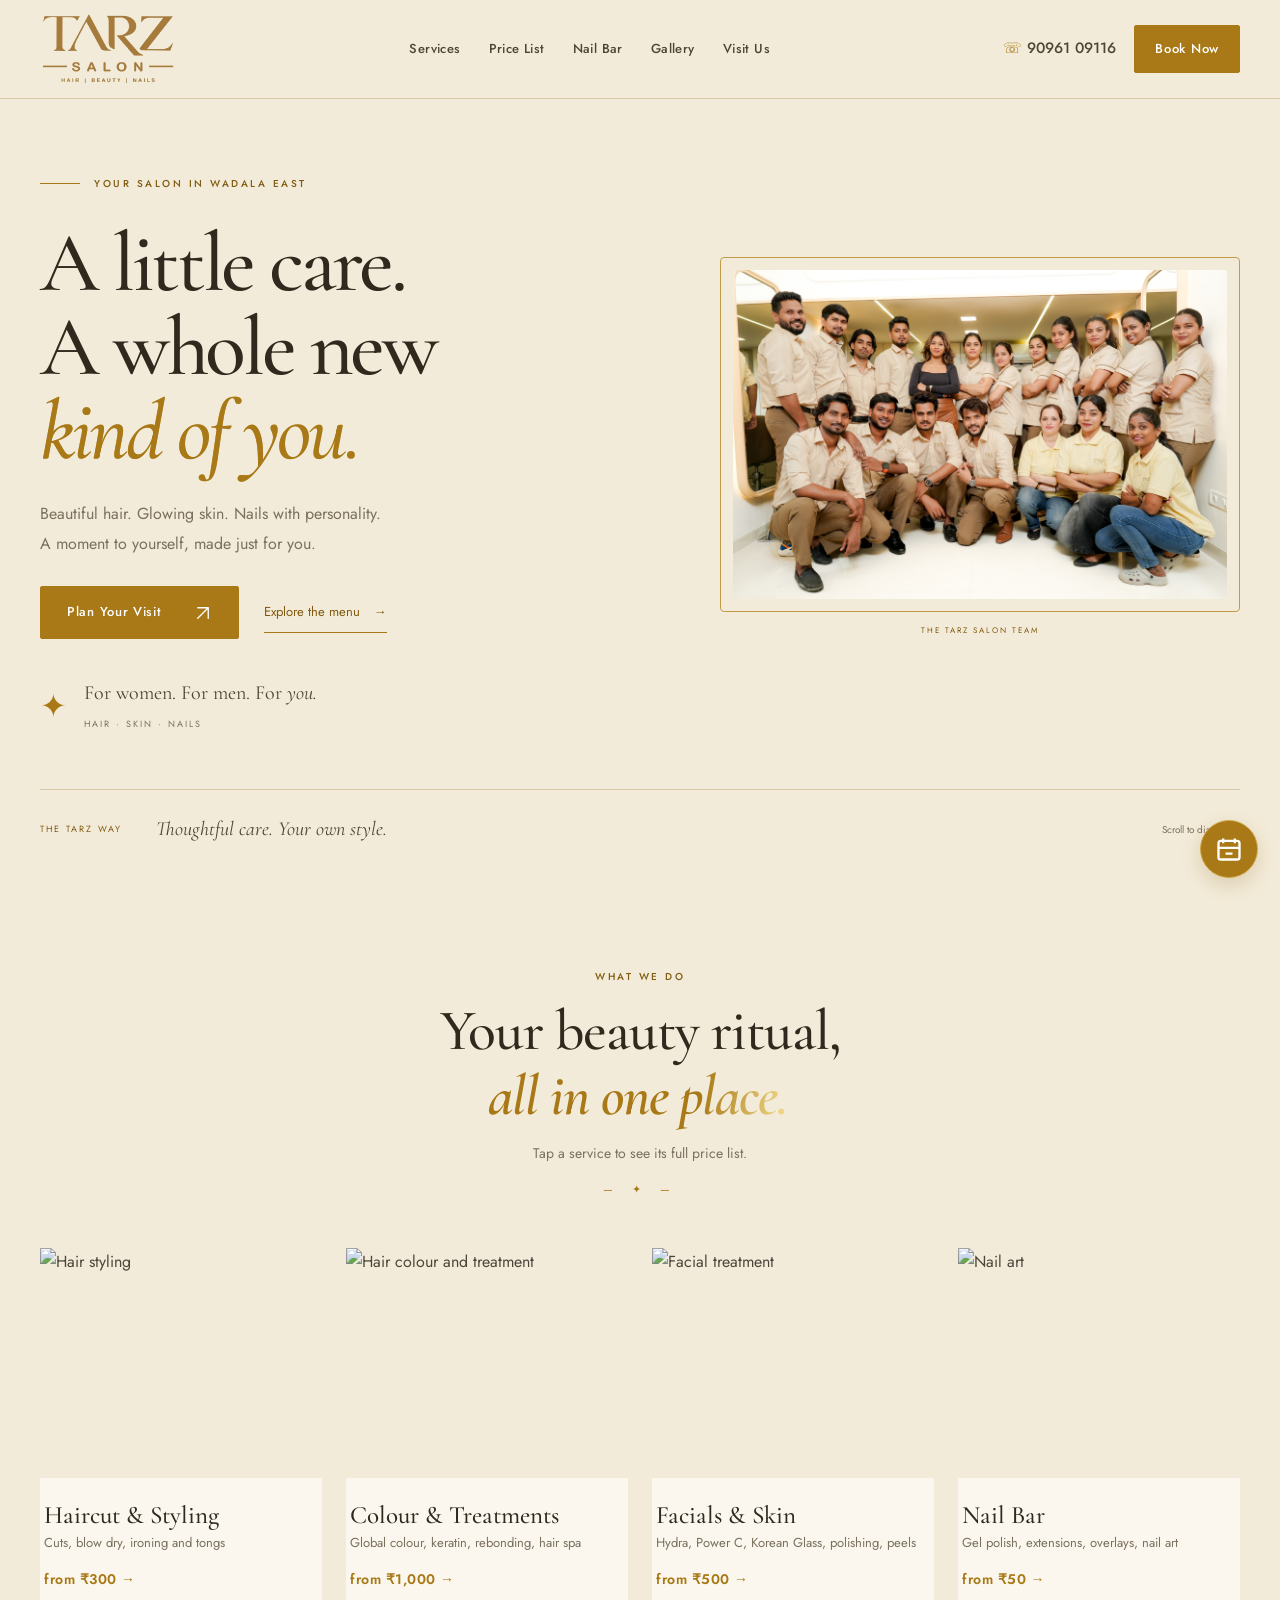
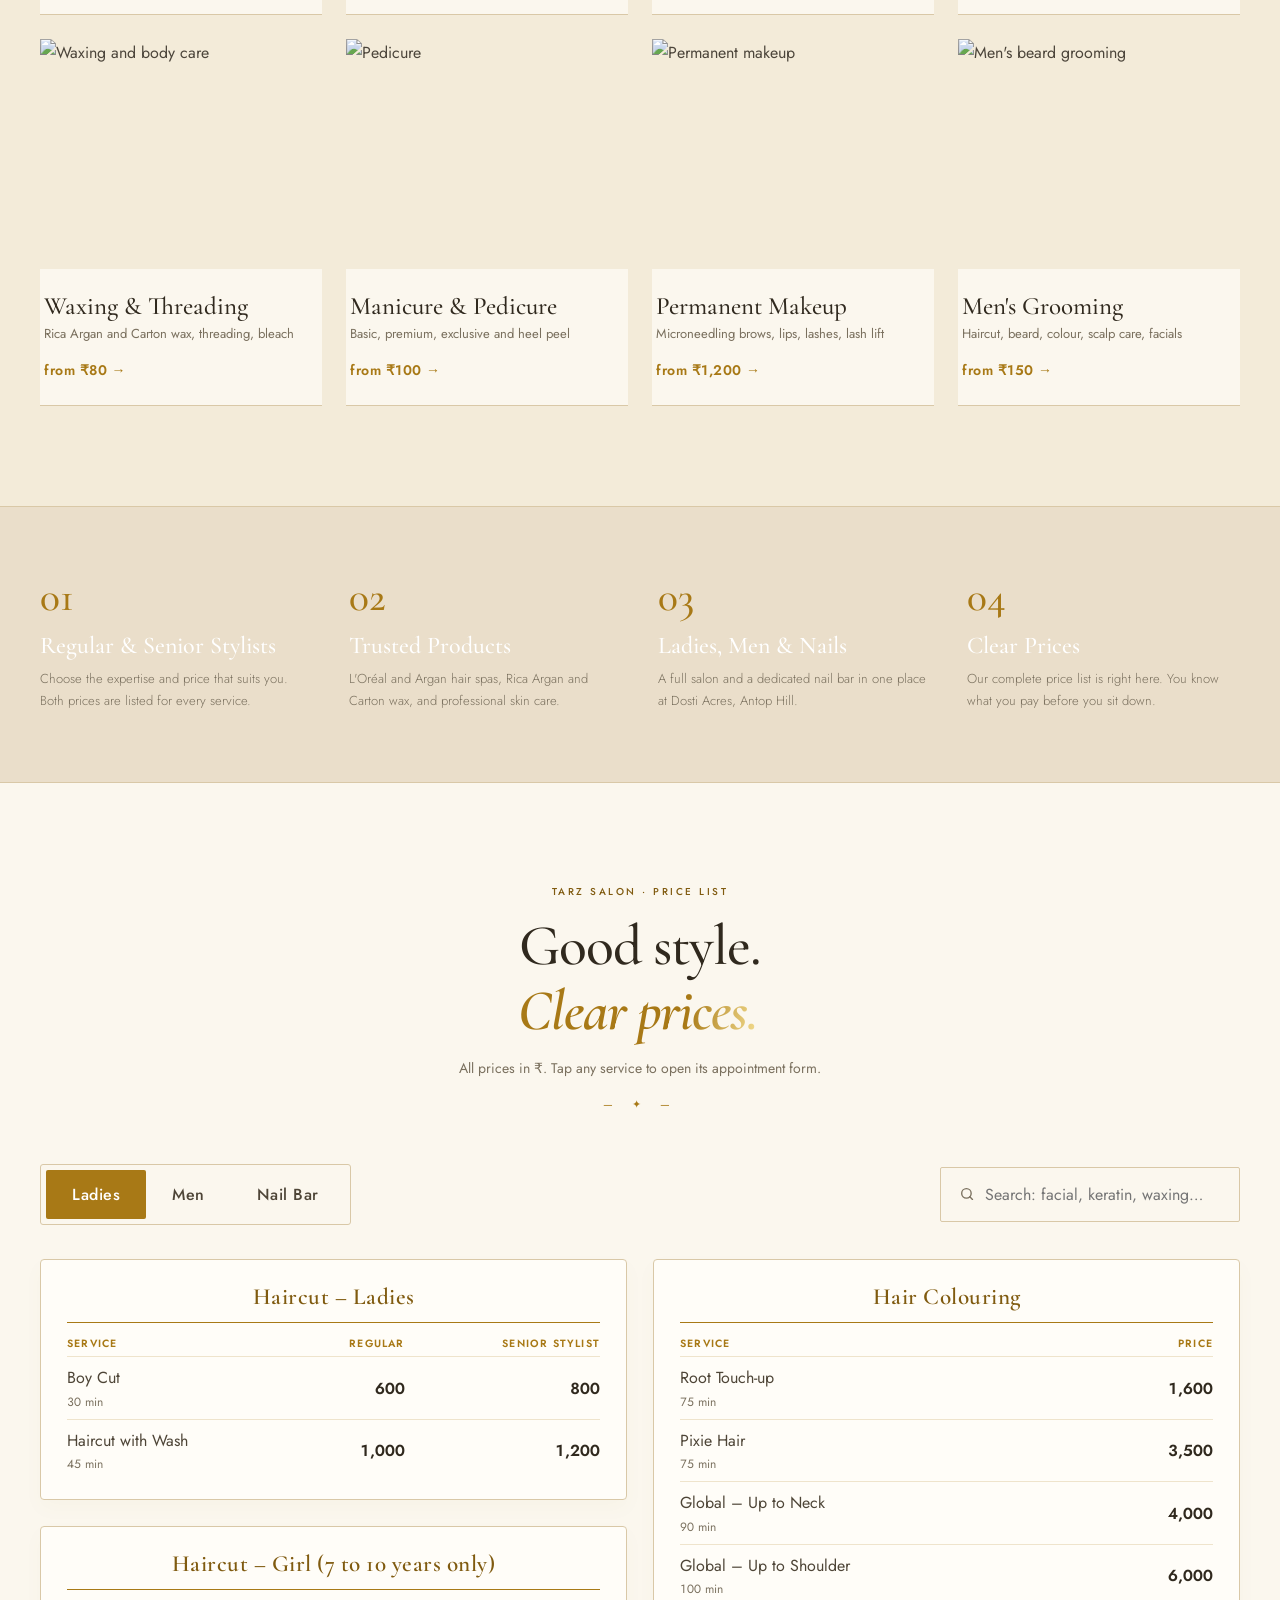
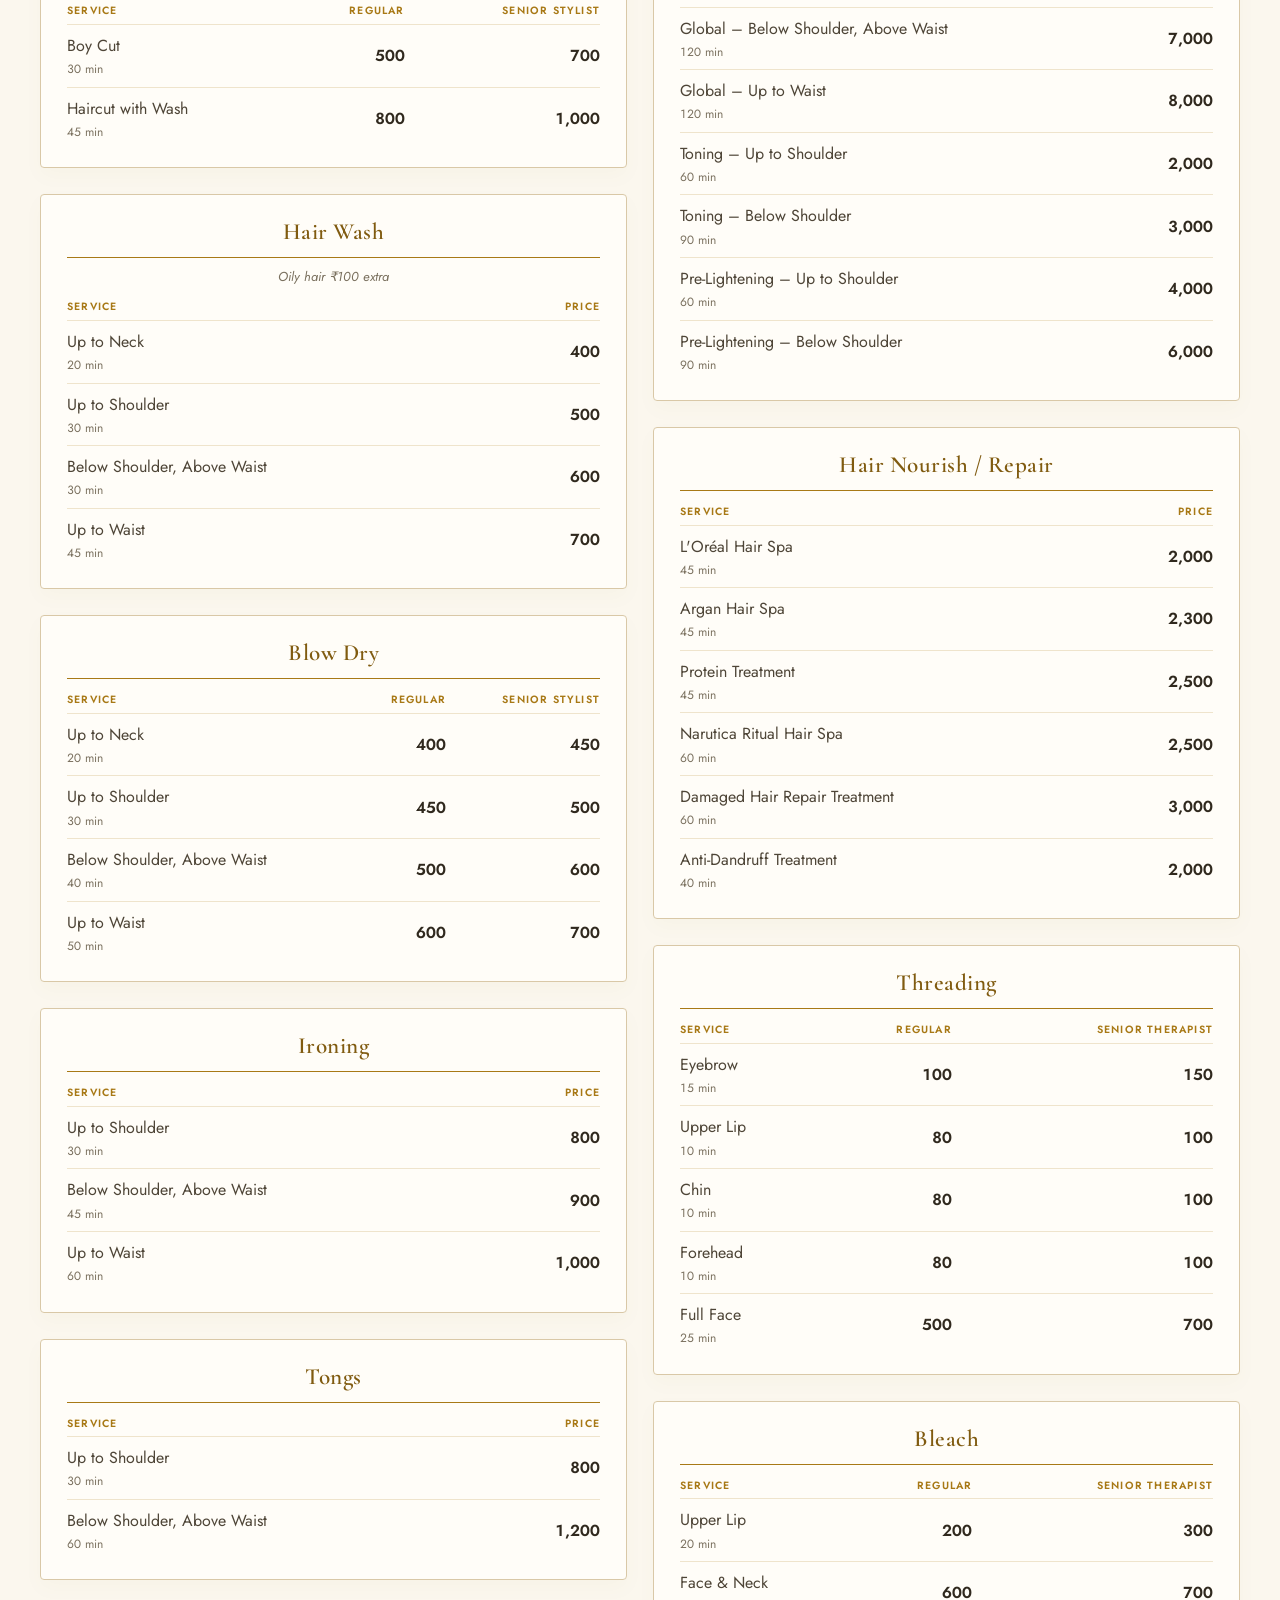
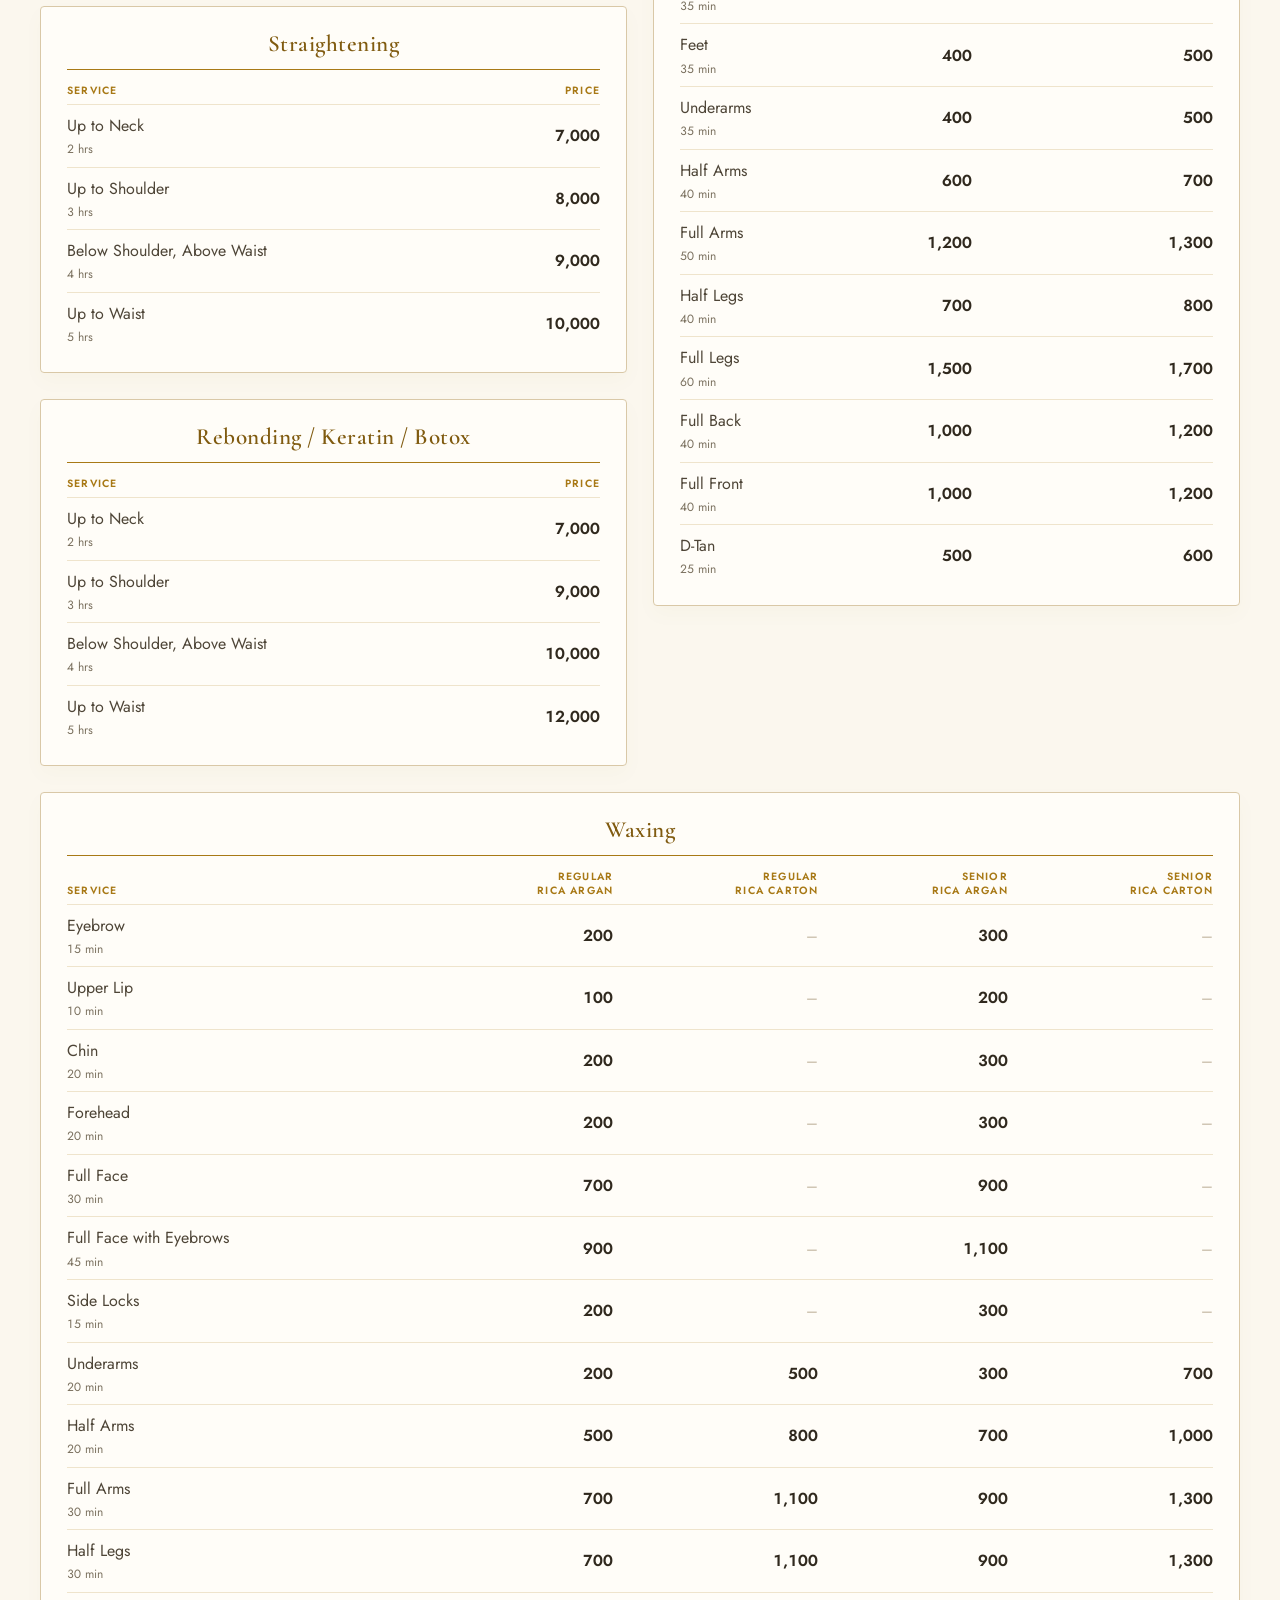
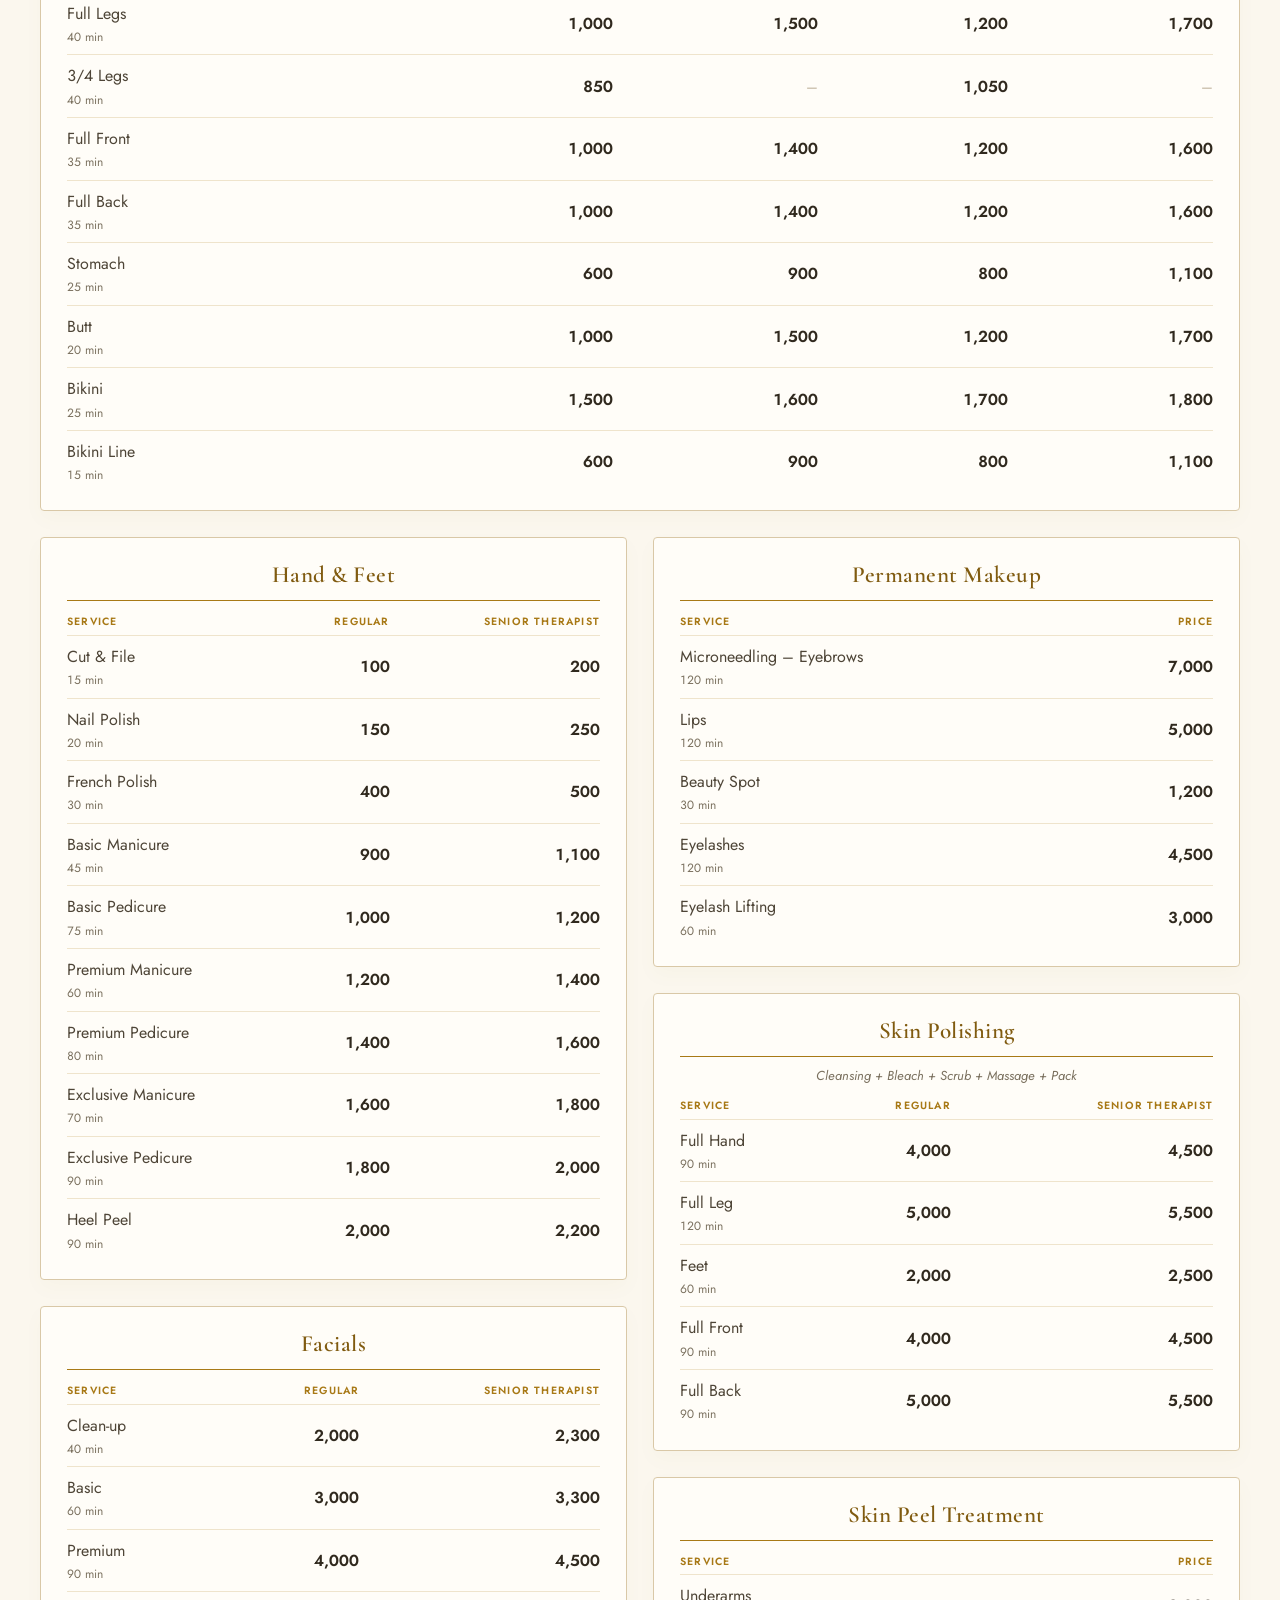
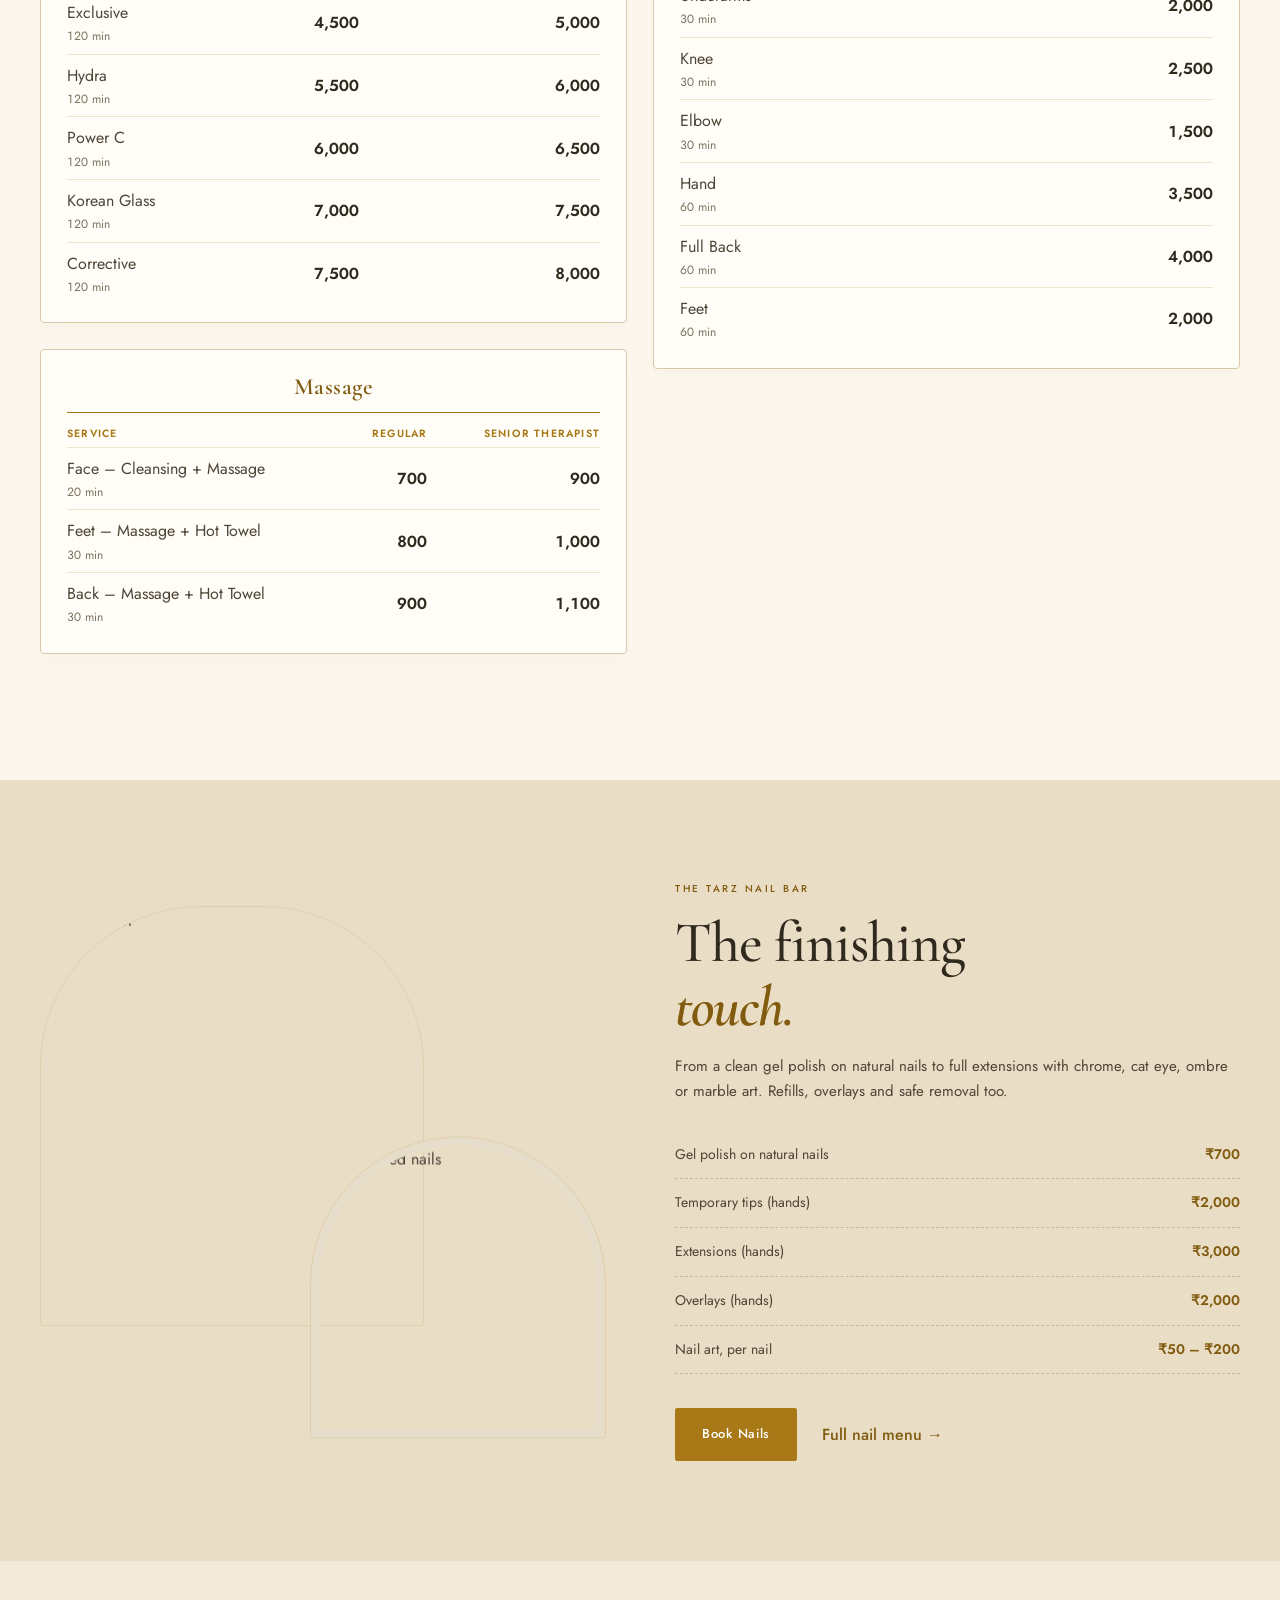
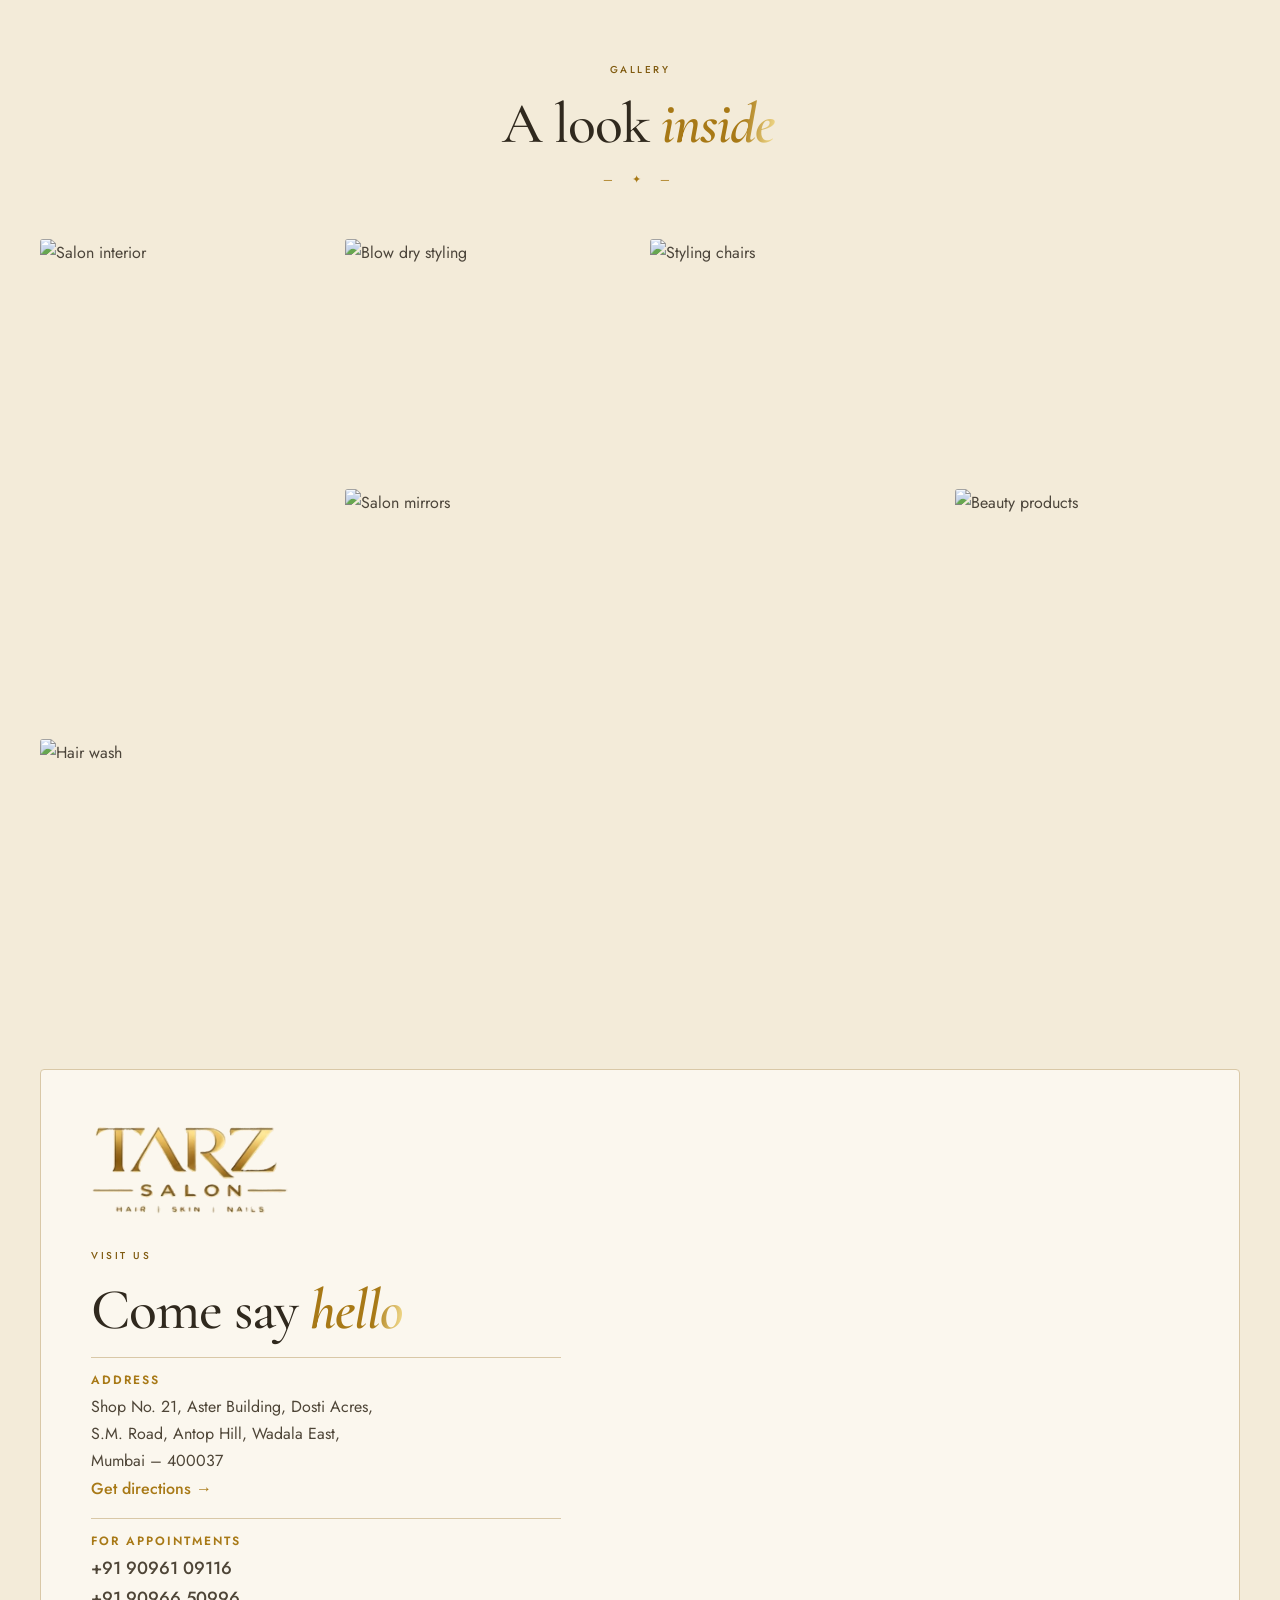
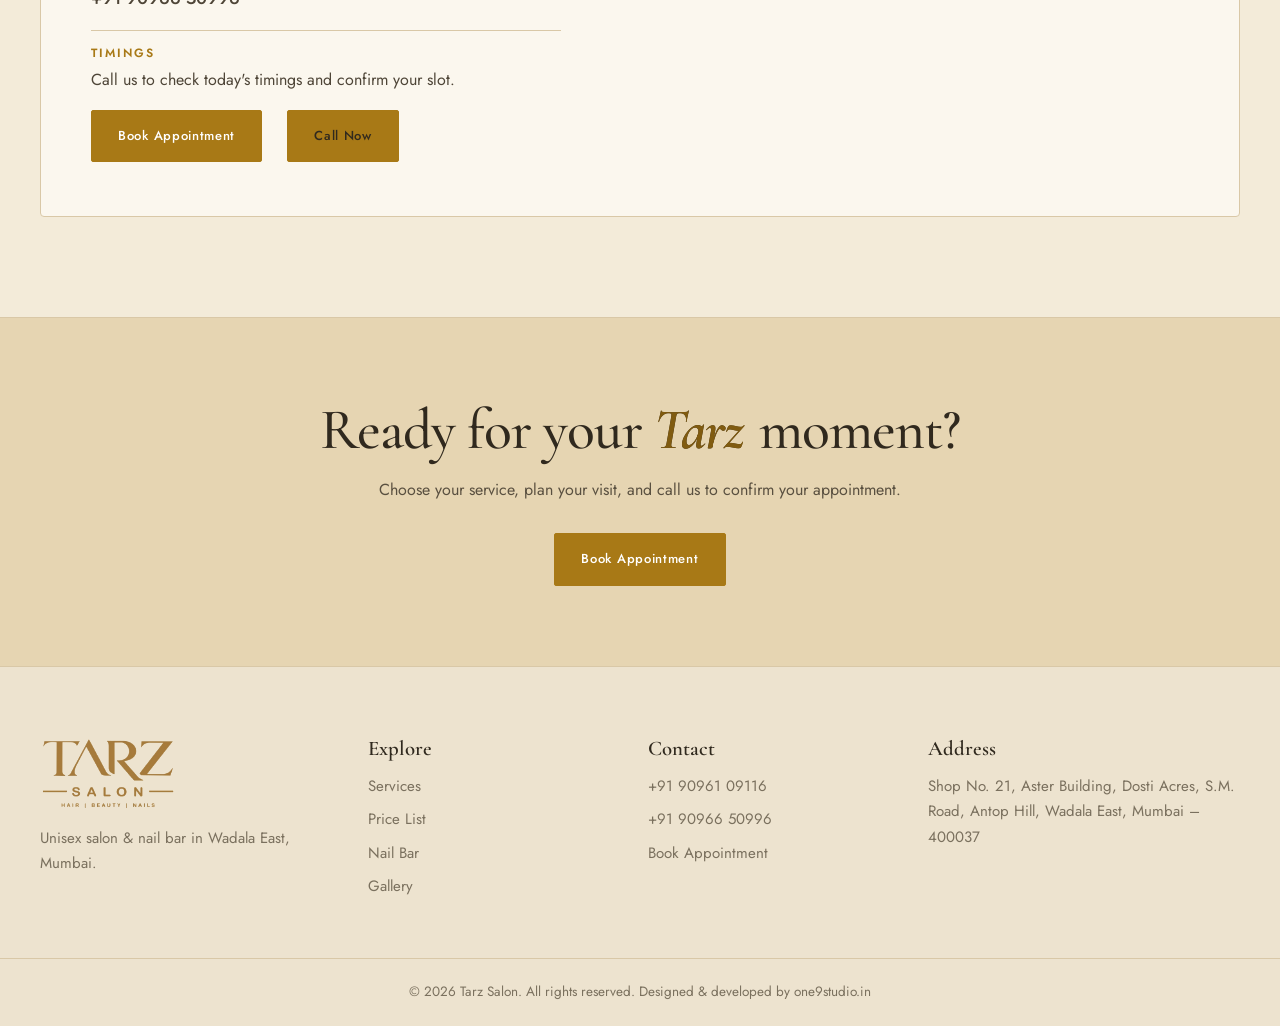
==== commit 71231252: "Feature the Tarz Salon team on the homepage" ====
--- a/home2.html
+++ b/home2.html
@@ -75,11 +75,11 @@
           </div>
           <div class="hero-caption"><span class="little-star" aria-hidden="true">✦</span><p>For women. For men. For <em>you.</em><br><small>Hair · Skin · Nails</small></p></div>
         </div>
-        <div class="hero-visual">
-          <div class="portrait-frame"><div class="arch"><img src="https://images.unsplash.com/photo-1522337360788-8b13dee7a37e?auto=format&fit=crop&w=1000&q=85" alt="Hair styling inspiration" width="900" height="1100" fetchpriority="high"></div></div>
-
-
-          <p class="image-caption">HAIR THAT FEELS AS GOOD AS IT LOOKS</p>
+        <div class="hero-visual team-visual">
+          <div class="portrait-frame">
+            <img src="images/tarz-salon-team.jpg" alt="The Tarz Salon team inside the salon" width="2048" height="1365" fetchpriority="high">
+          </div>
+          <p class="image-caption">THE TARZ SALON TEAM</p>
         </div>
       </div>
       <div class="container hero-bottom"><span>THE TARZ WAY</span><p>Thoughtful care. Your own style.</p><a href="#services" aria-label="Explore our services">Scroll to discover ↓</a></div>
--- a/home2.css
+++ b/home2.css
@@ -36,6 +36,10 @@
 .hero-word { position:absolute; right:-24px; bottom:4px; font-family:var(--serif); font-size:112px; line-height:1; letter-spacing:10px; color:var(--gold); opacity:.12; z-index:0; pointer-events:none; }
 .brand-plaque { position:absolute; bottom:65px; left:-26px; width:210px; padding:16px 23px; border:1px solid #e7d9ba; border-radius:8px; background:linear-gradient(130deg,#faf3e2,#e8ddc2); box-shadow:0 13px 30px #6c55212b, inset 0 1px 0 #fff; transform:rotate(-5deg); }
 .image-caption { position:absolute; right:0; top:52%; writing-mode:vertical-rl; font-size:8px; letter-spacing:2px; color:var(--gold-dark); }
+.hero-visual.team-visual { padding-inline:0; }
+.team-visual .portrait-frame { border-radius:4px; }
+.team-visual .portrait-frame img { display:block; width:100%; height:auto; border-radius:2px; }
+.team-visual .image-caption { position:static; writing-mode:horizontal-tb; margin-top:12px; text-align:center; }
 .hero-bottom { display:flex; align-items:center; gap:34px; padding:22px 0; border-top:1px solid var(--line); }
 .hero-bottom >span { font-size:9px; letter-spacing:2px; color:var(--gold-dark); }
 .hero-bottom p { font-family:var(--serif); font-size:20px; font-style:italic; }
@@ -47,7 +51,7 @@
 .title >p:last-child { font-size:14px; }
 .service-grid { gap:24px; }
 .service { border:0; border-bottom:1px solid var(--line); border-radius:0; background:transparent; box-shadow:none; }
-.service img { height:230px; border-radius:140px 140px 2px 2px; filter:saturate(.75); }
+.service img { height:230px; border-radius:0; filter:saturate(.75); }
 .service-body { padding:23px 4px; }
 .service h3 { font-size:25px; font-weight:500; }
 .service p { font-size:13px; }
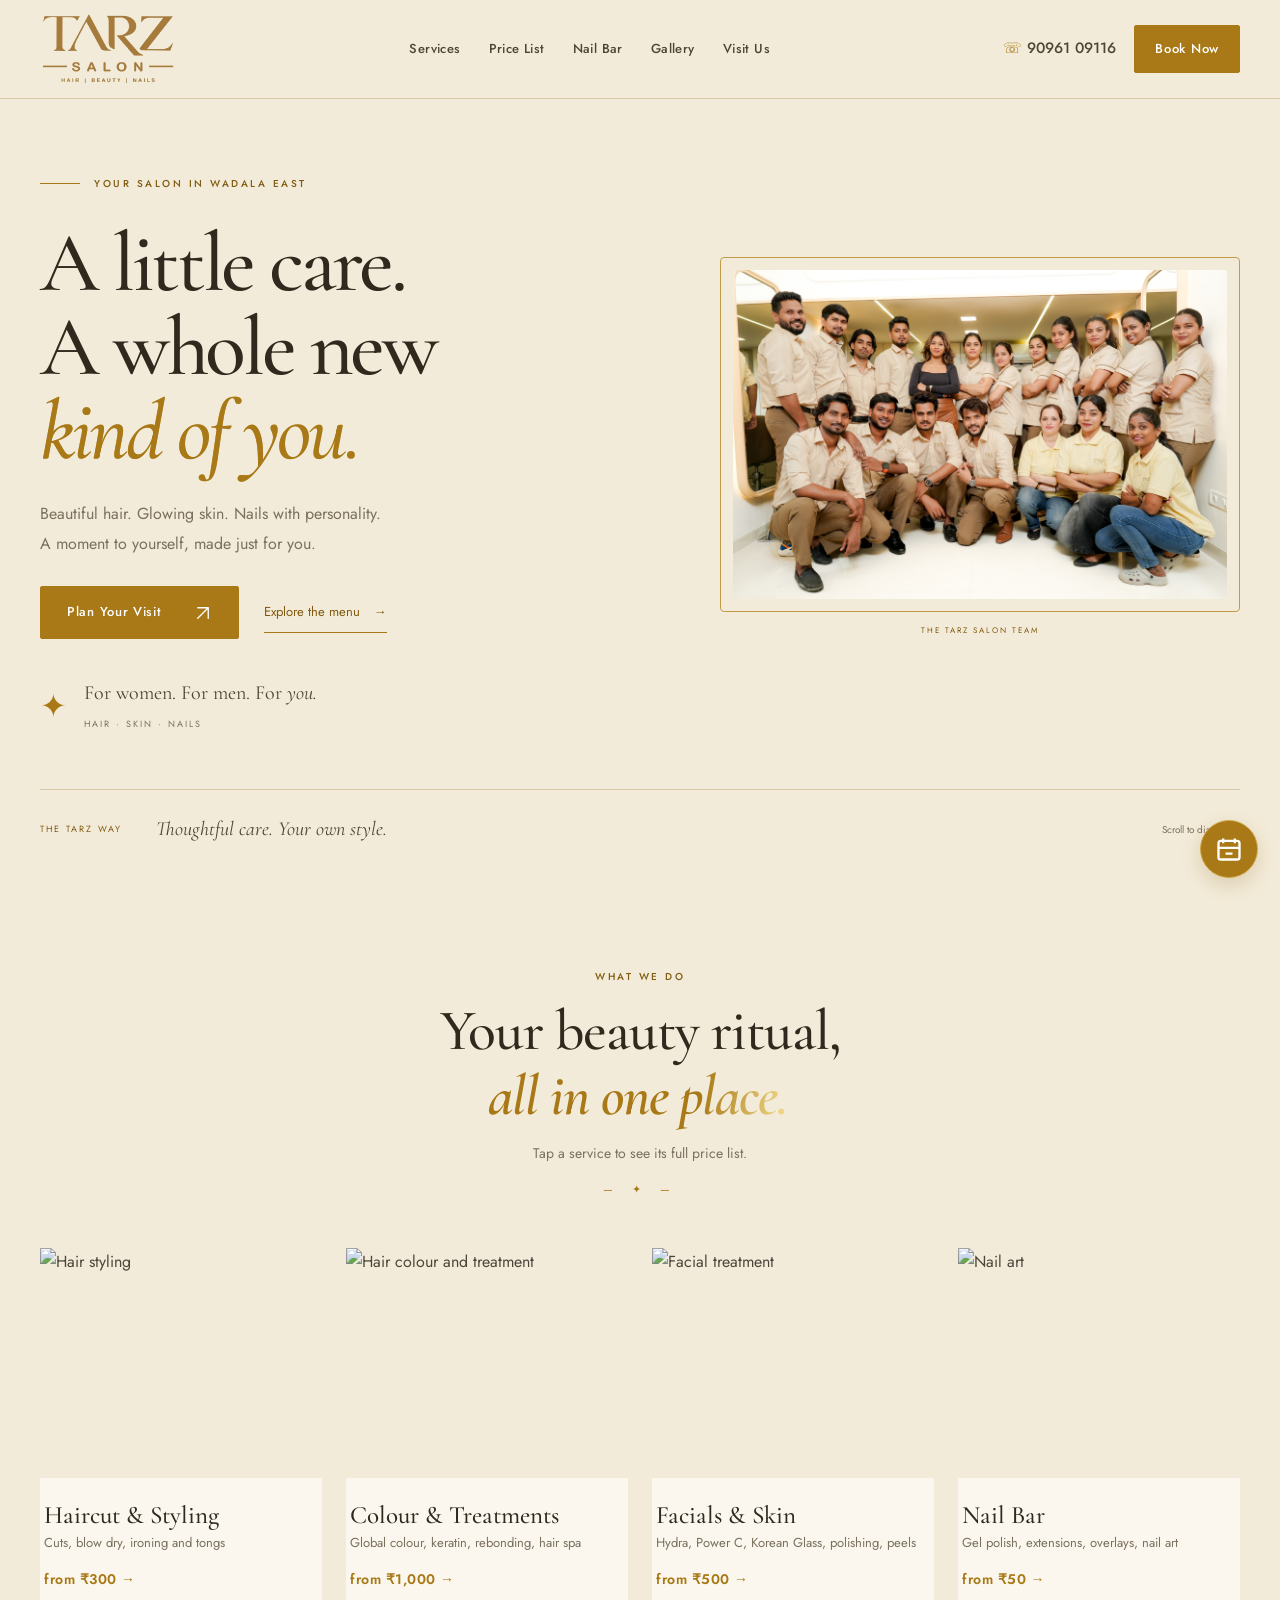
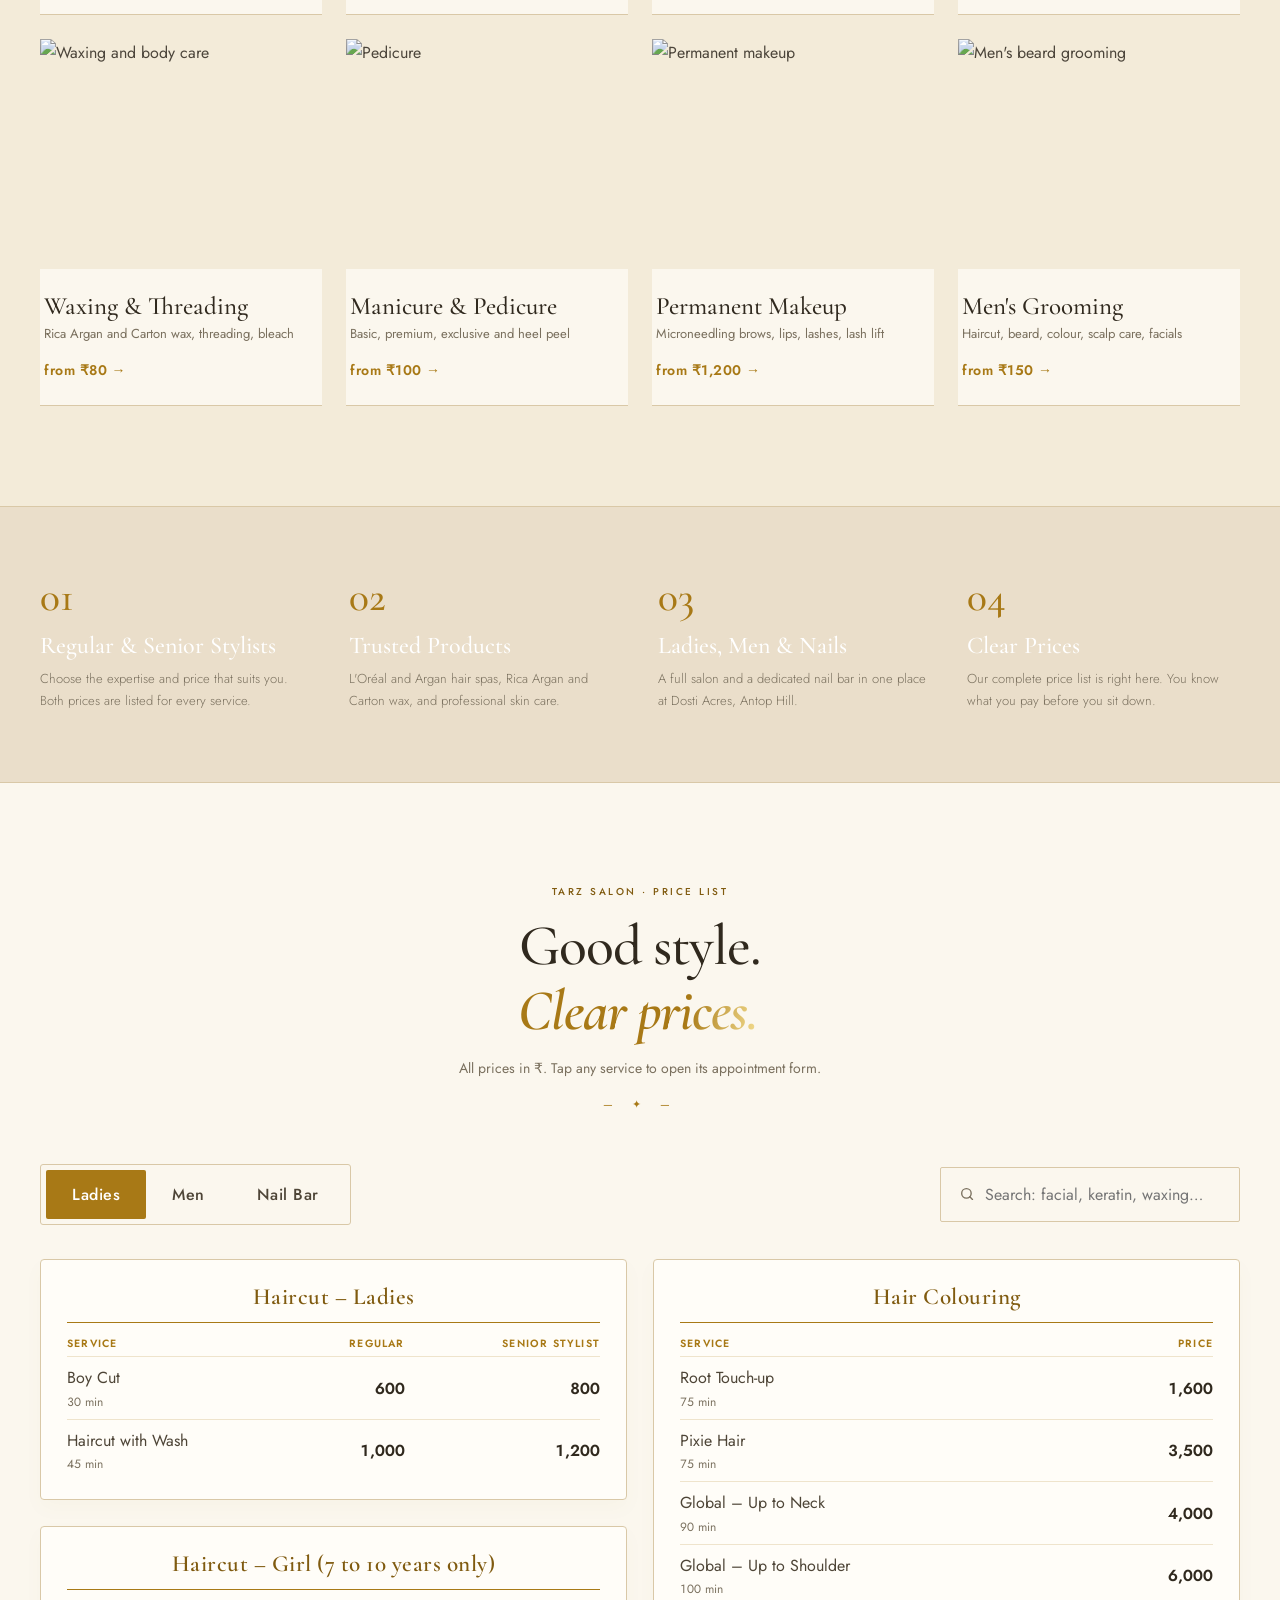
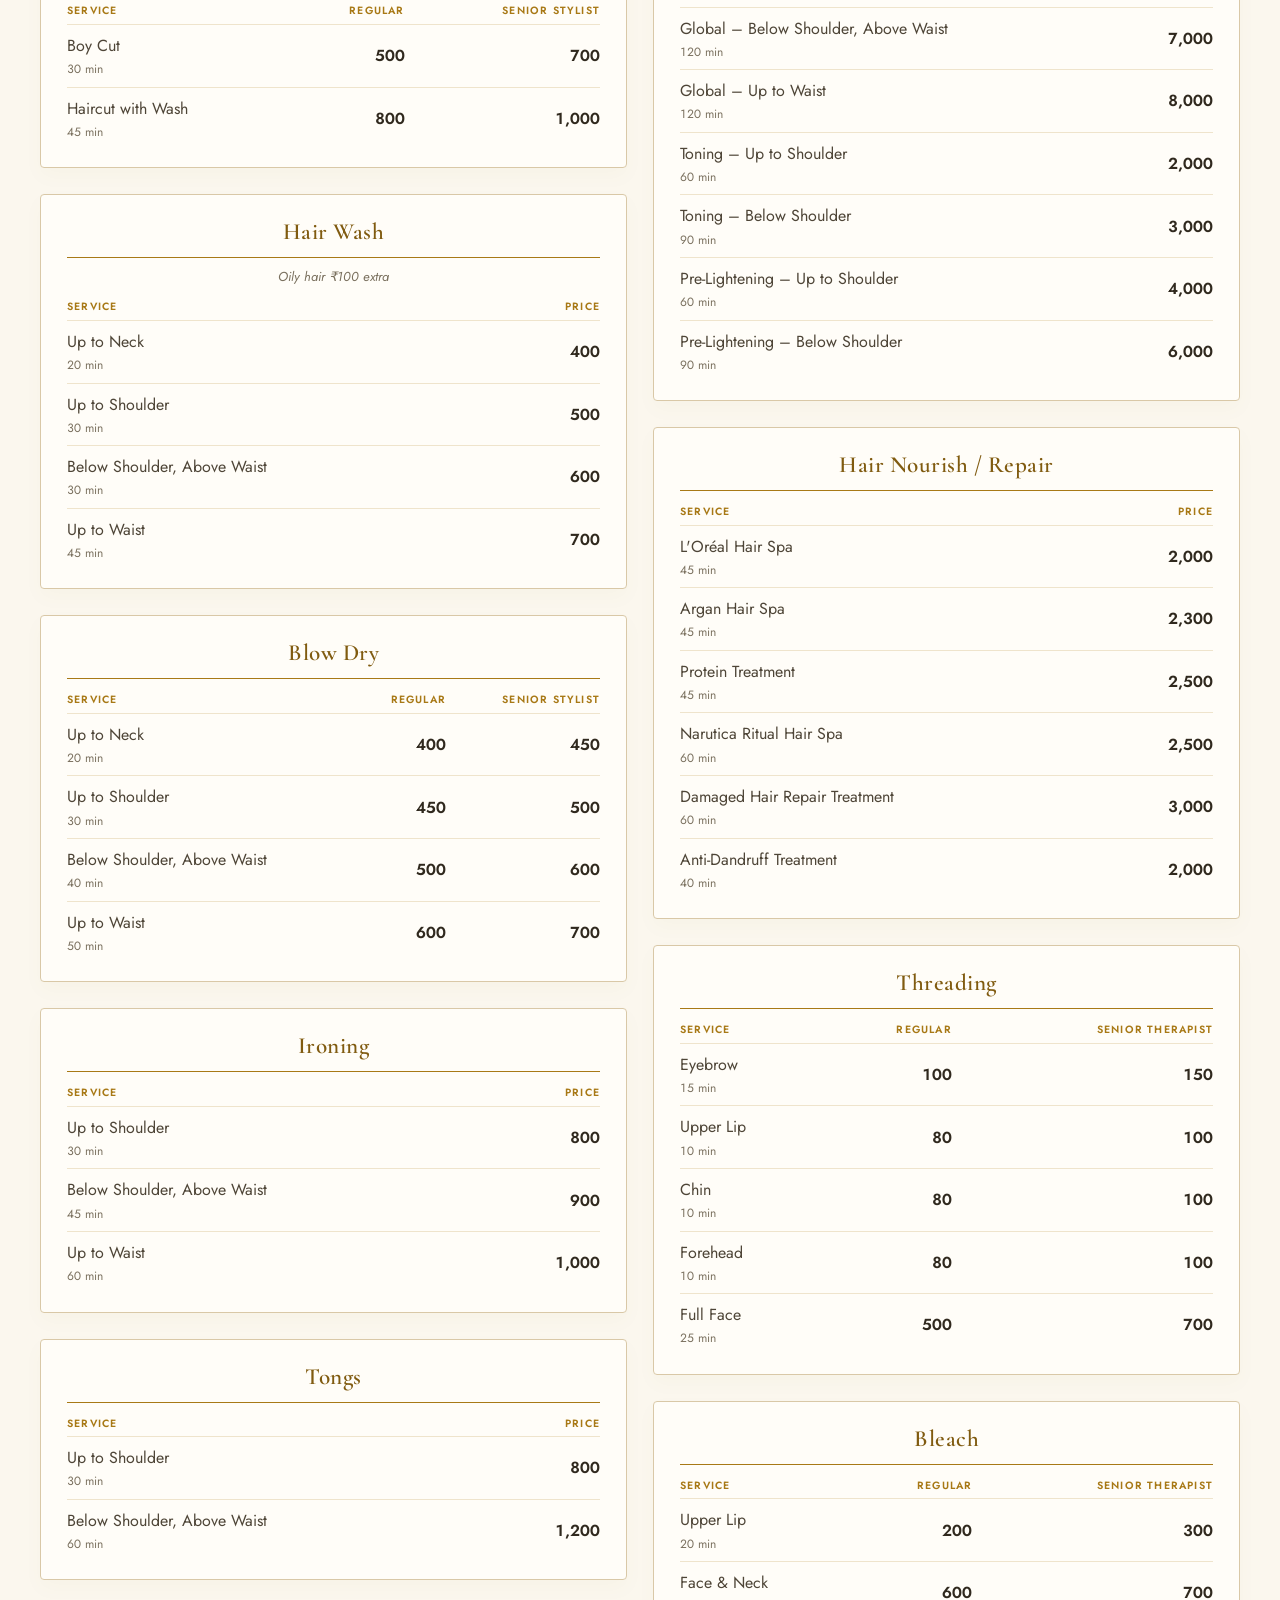
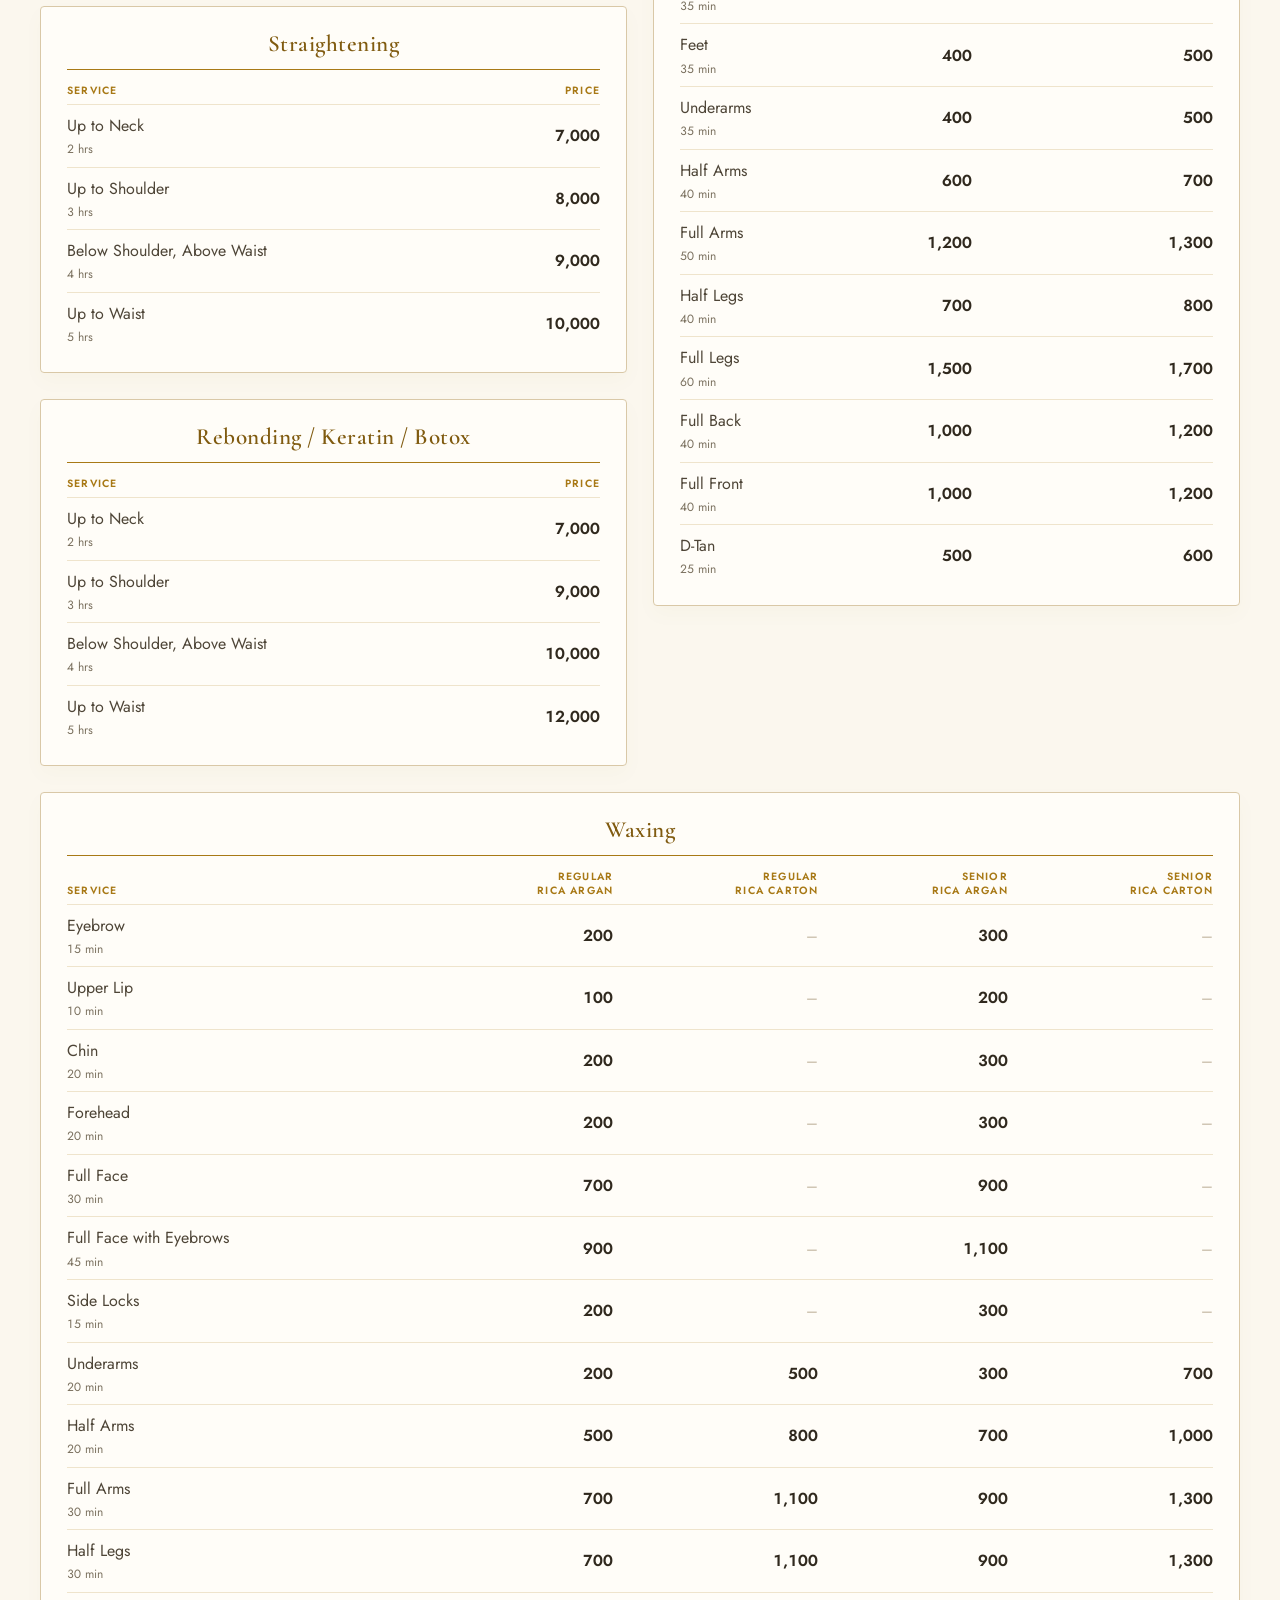
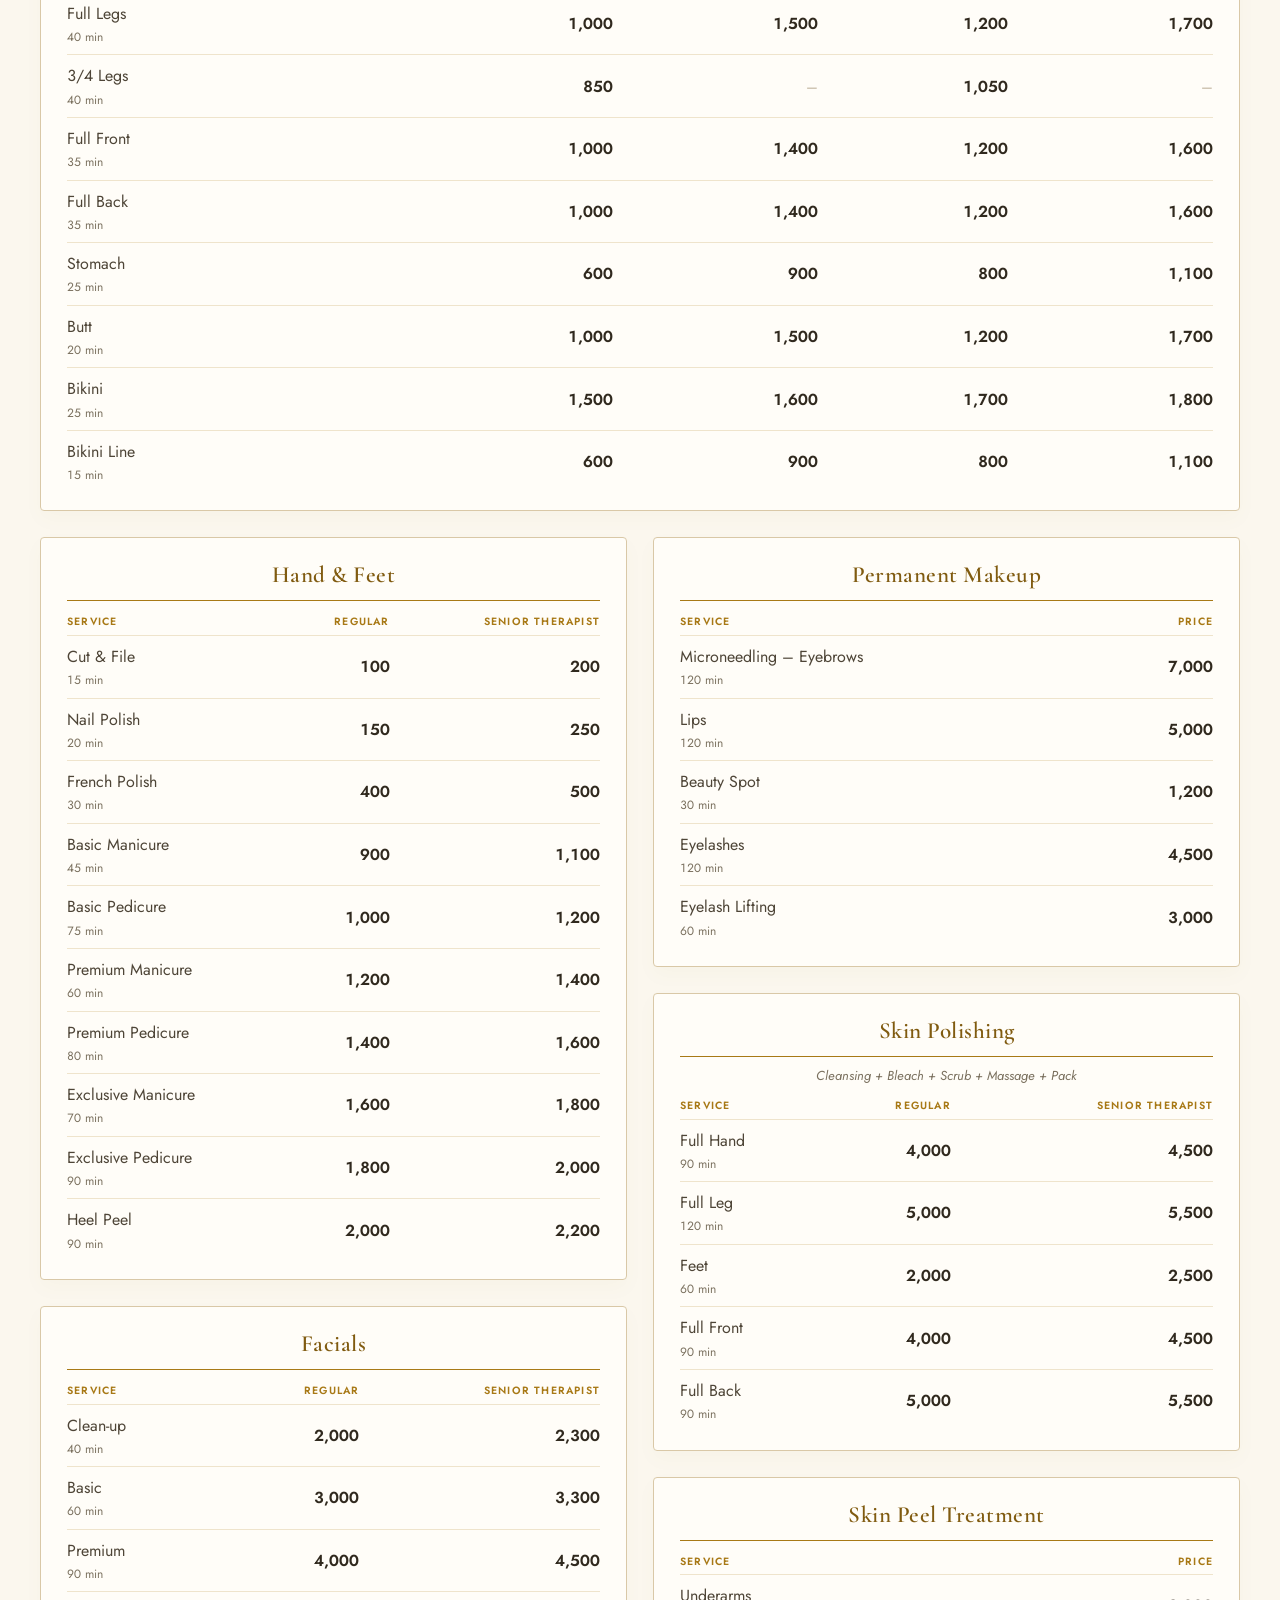
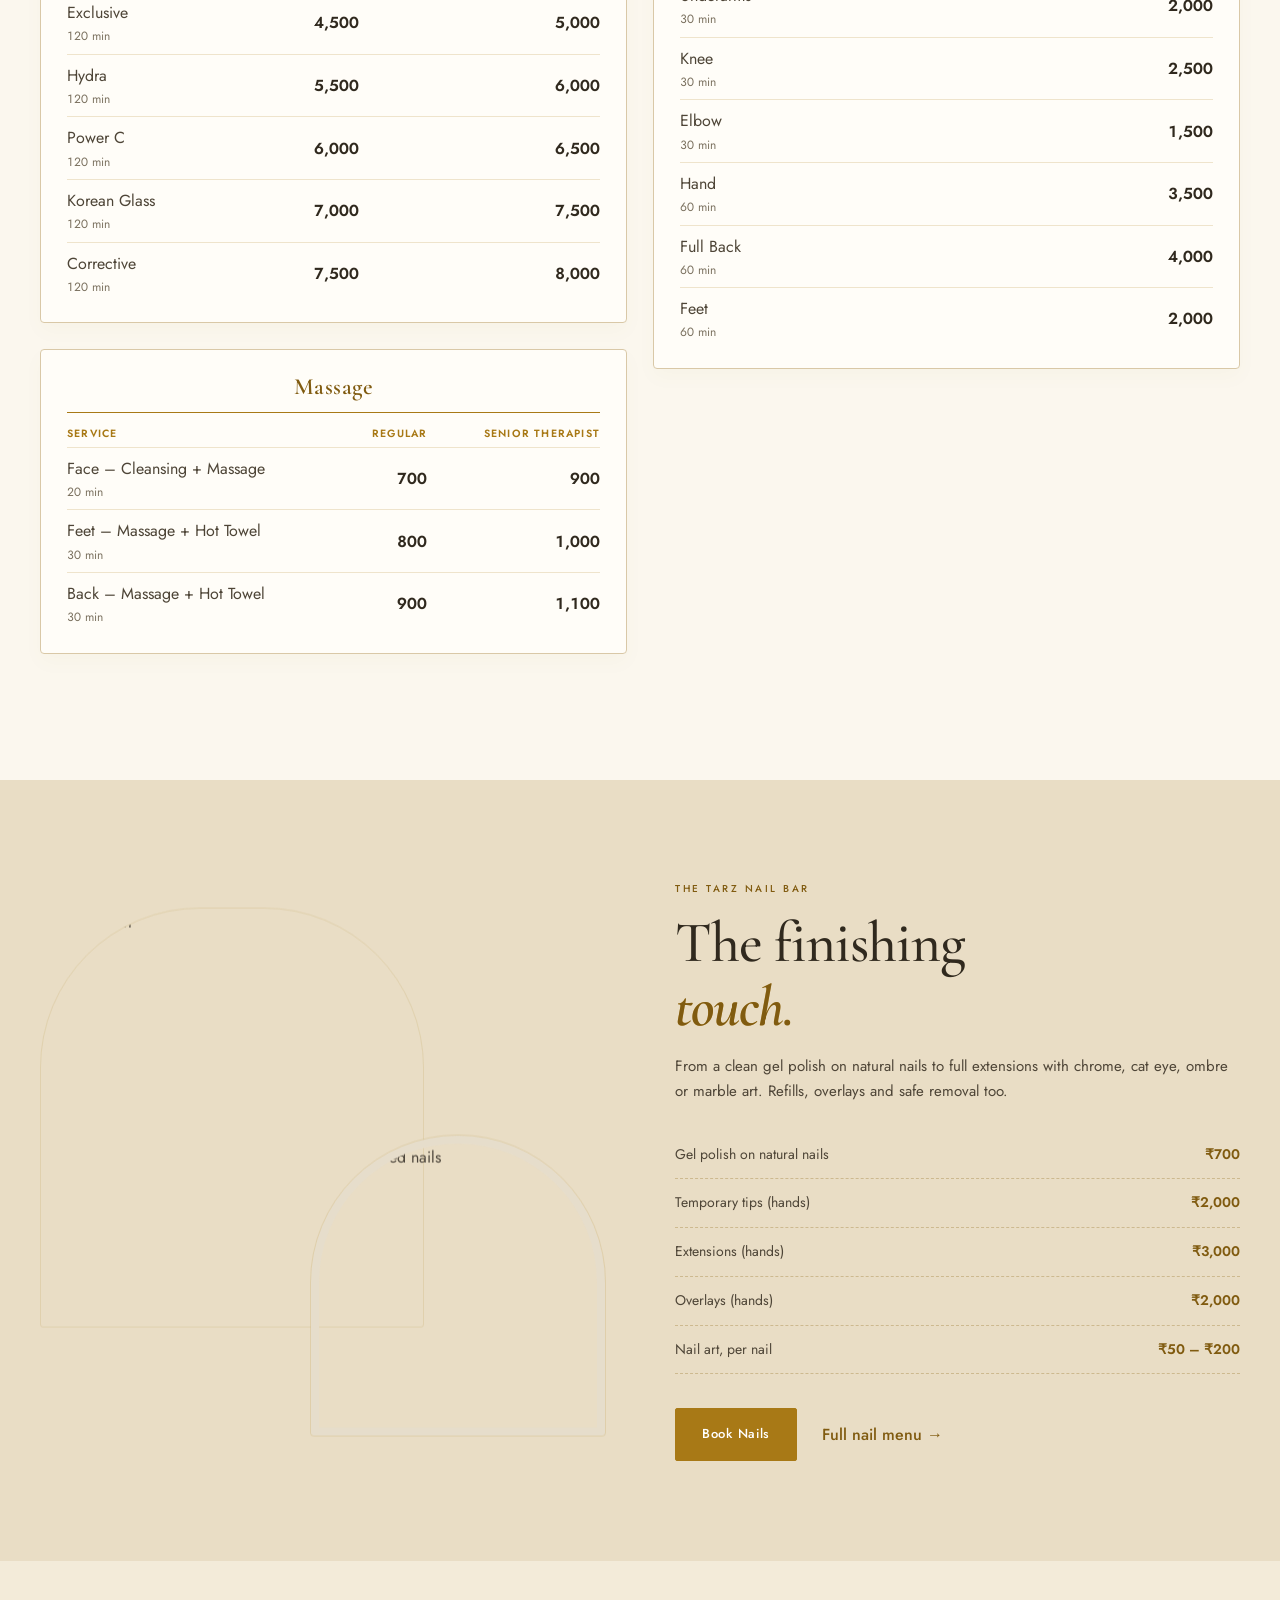
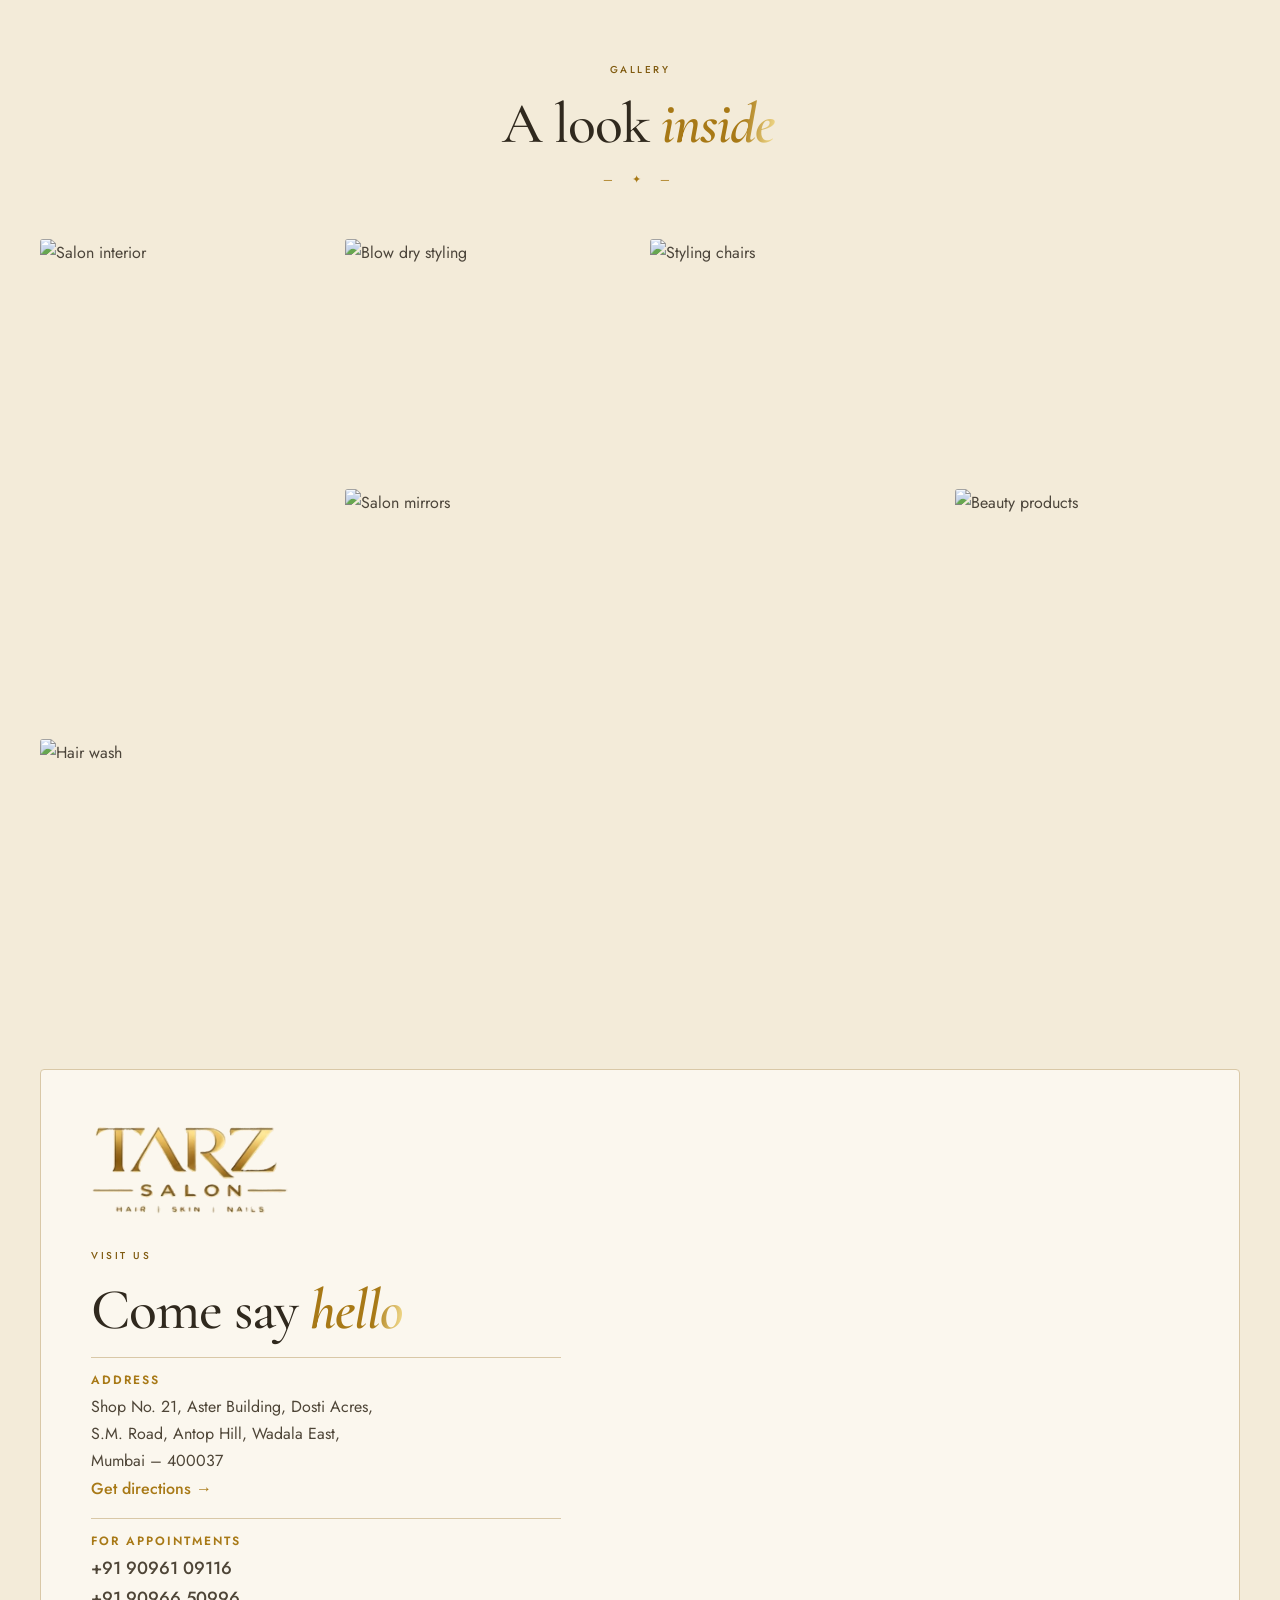
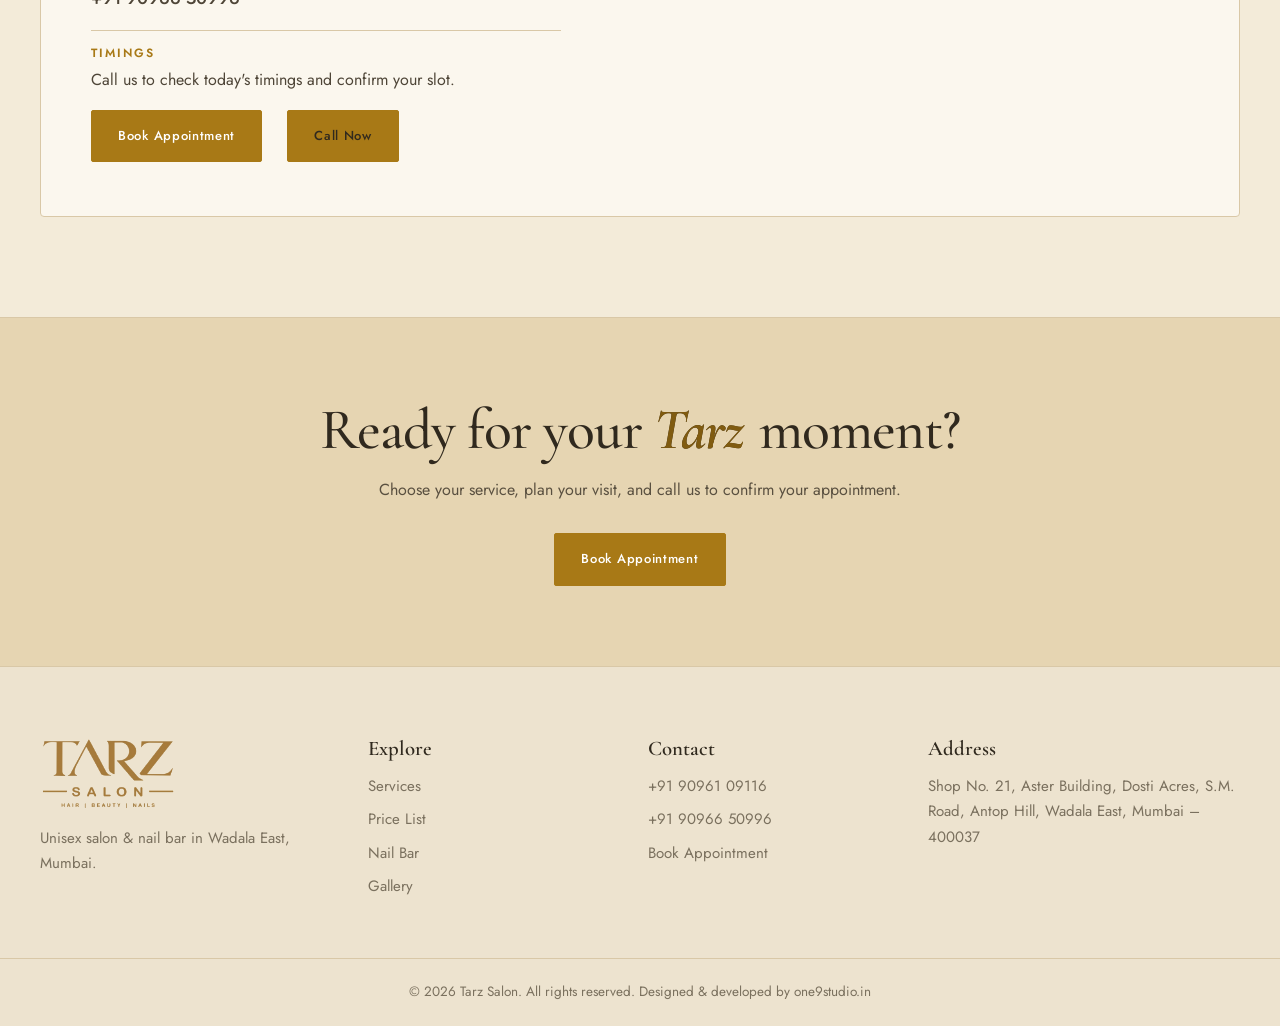
==== commit b57d046b: "Send salon appointment requests to the booking inbox" ====
--- a/home2.html
+++ b/home2.html
@@ -316,24 +316,24 @@
       <button type="button" class="booking-close" aria-label="Close appointment form">×</button>
       <p class="eyebrow">Tarz Salon · Appointments</p>
       <h2 id="booking-title">Plan your <em>visit</em></h2>
-      <p id="booking-help">Fill in your preferences, then call the salon to confirm availability. This form does not send a booking.</p>
-      <form id="booking-form">
+      <p id="booking-help">Send your preferred date and time. The salon will call you to confirm availability.</p>
+      <form id="booking-form" action="https://formsubmit.co/ajax/tarzsalon9096109116@gmail.com" method="post">
+        <div hidden><input name="_honey" tabindex="-1" autocomplete="off"></div>
         <label>Your name<input name="name" autocomplete="name" required maxlength="100"></label>
-        <label>Phone number<input name="phone" type="tel" autocomplete="tel" inputmode="tel" required pattern="[+0-9() .-]{7,20}" maxlength="20" title="Enter a phone number with 7 to 20 characters."></label>
+        <label>Phone number<input name="phone" type="tel" autocomplete="tel" inputmode="tel" required pattern="[+0-9\(\) .\-]{7,20}" maxlength="20" title="Enter a phone number with 7 to 20 characters."></label>
         <label>Service<input name="service" id="booking-service" required maxlength="200" placeholder="Choose a service or tell us what you need"></label>
         <div class="booking-grid">
           <label>Preferred date<input name="date" id="booking-date" type="date" required></label>
           <label>Preferred time<input name="time" type="time" required></label>
         </div>
         <label>Notes (optional)<textarea name="notes" rows="2" maxlength="1000" placeholder="Stylist preference or anything else we should know"></textarea></label>
-        <button type="submit" class="btn">Review Appointment</button>
+        <p id="booking-error" role="alert" hidden>We couldn’t send your request. Please try again or call <a href="tel:+919096109116">90961 09116</a>.</p>
+        <button type="submit" class="btn">Send Appointment Request</button>
       </form>
-      <div id="booking-review" hidden role="status" aria-live="polite">
-        <h3>Your appointment preferences</h3>
-        <p id="booking-summary"></p>
-        <p>Your request has not been sent. Please call the salon to share these details and confirm your appointment.</p>
-        <a class="btn" href="tel:+919096109116">Call 90961 09116 to Confirm</a>
-        <button class="booking-edit" type="button">Edit Details</button>
+      <div id="booking-review" hidden>
+        <h3 id="booking-receipt" tabindex="-1">Appointment request sent</h3>
+        <p>The salon will call you to confirm your appointment.</p>
+        <button class="btn booking-done" type="button">Done</button>
       </div>
     </div>
   </dialog>
--- a/style.css
+++ b/style.css
@@ -432,6 +432,7 @@
 #booking-form textarea { resize: vertical; }
 .booking-grid { display: grid; grid-template-columns: 1fr 1fr; gap: 12px; }
 .booking-dialog :focus-visible { outline: 2px solid var(--gold-dark); outline-offset: 3px; }
-#booking-summary { white-space: pre-wrap; overflow-wrap: anywhere; padding: 16px; background: var(--cream); border-radius: 8px; }
-.booking-edit { display: block; margin-top: 16px; background: transparent; border: 0; color: var(--gold-dark); text-decoration: underline; cursor: pointer; }
+#booking-error { color: #8b241d; margin: 0; }
+#booking-error a { text-decoration: underline; }
+#booking-form button:disabled { cursor: wait; opacity: .7; }
 @media (max-width: 480px) { .booking-panel { padding: 26px 18px; } .booking-grid { grid-template-columns: 1fr; } }
--- a/home2.css
+++ b/home2.css
@@ -3,8 +3,9 @@
 html { scroll-padding-top:100px; }
 body { background:var(--cream); }
 .container { width:min(1240px, calc(100% - 80px)); }
-.header { background:rgb(243 235 217 / 96%); border-color:var(--line); }
-.nav { height:98px; }
+.header { --nav-height:98px; background:rgb(243 235 217 / 96%); border-color:var(--line); }
+.header .nav,
+.header.scrolled .nav { height:var(--nav-height); }
 .logo { width:136px; }
 .reference-logo { width:100%; height:auto; display:block; mix-blend-mode:multiply; }
 .menu { gap:28px; }
@@ -91,7 +92,7 @@
 .booking-dialog { background:var(--ivory); border-radius:8px; }
 @media(min-width:761px) and (max-width:1100px) { .nav-call { display:none; } .menu { gap:16px; } .hero-grid { gap:25px; } .hero h1 { font-size:70px; } }
 @media(max-width:960px) { .hero-grid { grid-template-columns:1fr 1fr; text-align:left; } .hero-visual { padding-inline:15px; } .hero h1 { font-size:62px; letter-spacing:-2px; } .arch img { height:470px; } .brand-plaque { width:180px; left:-8px; } .service img { height:270px; } .nailbar-text { text-align:left; } }
-@media(max-width:760px) { .container { width:calc(100% - 36px); } .nav { height:82px; gap:12px; } .logo { width:106px; } .menu { top:82px; } .menu-btn { border-radius:2px; } .btn-small { padding:10px 13px; font-size:11px; } .hero-grid { grid-template-columns:1fr; gap:38px; padding:38px 0 26px; } .hero .eyebrow { font-size:9px; letter-spacing:1.5px; margin-bottom:22px; } .hero h1 { font-size:clamp(60px,12vw,84px); letter-spacing:-2px; } .lead { font-size:14px; margin-inline:0; } .hero-caption { margin-top:28px; } .hero-visual { width:min(440px,100% - 12px); justify-self:center; padding:10px 22px 30px; } .arch img { height:420px; } .brand-plaque { left:0; width:180px; bottom:55px; } .hero-word { right:-5px; font-size:85px; } .hero-bottom { gap:12px; flex-wrap:wrap; } .hero-bottom >span { font-size:8px; } .hero-bottom p { font-size:17px; } .hero-bottom a { display:none; } .hero-buttons { gap:18px; } .btn { padding:13px 18px; } .btn span { margin-left:14px; } .text-link { font-size:12px; } .section { padding:65px 0; } h2 { font-size:43px; } .service-grid { gap:20px 14px; } .service img { height:180px; } .service-body { padding:16px 2px; } .service h3 { font-size:22px; } .service p { font-size:12px; } .why-grid { grid-template-columns:1fr 1fr; gap:28px 20px; } .why-item h3 { font-size:21px; } .why-item p { font-size:12px; } .nailbar-photos { height:390px; } .visit-card { padding:32px 24px; } .footer-grid { grid-template-columns:1fr 1fr; gap:30px 20px; } .copy { padding:20px 24px 85px; font-size:12px; } }
+@media(max-width:760px) { .container { width:calc(100% - 36px); } .header { --nav-height:82px; } .nav { gap:12px; } .logo { width:106px; } .menu { top:var(--nav-height); } .menu-btn { border-radius:2px; } .btn-small { padding:10px 13px; font-size:11px; } .hero-grid { grid-template-columns:1fr; gap:38px; padding:38px 0 26px; } .hero .eyebrow { font-size:9px; letter-spacing:1.5px; margin-bottom:22px; } .hero h1 { font-size:clamp(60px,12vw,84px); letter-spacing:-2px; } .lead { font-size:14px; margin-inline:0; } .hero-caption { margin-top:28px; } .hero-visual { width:min(440px,100% - 12px); justify-self:center; padding:10px 22px 30px; } .arch img { height:420px; } .brand-plaque { left:0; width:180px; bottom:55px; } .hero-word { right:-5px; font-size:85px; } .hero-bottom { gap:12px; flex-wrap:wrap; } .hero-bottom >span { font-size:8px; } .hero-bottom p { font-size:17px; } .hero-bottom a { display:none; } .hero-buttons { gap:18px; } .btn { padding:13px 18px; } .btn span { margin-left:14px; } .text-link { font-size:12px; } .section { padding:65px 0; } h2 { font-size:43px; } .service-grid { gap:20px 14px; } .service img { height:180px; } .service-body { padding:16px 2px; } .service h3 { font-size:22px; } .service p { font-size:12px; } .why-grid { grid-template-columns:1fr 1fr; gap:28px 20px; } .why-item h3 { font-size:21px; } .why-item p { font-size:12px; } .nailbar-photos { height:390px; } .visit-card { padding:32px 24px; } .footer-grid { grid-template-columns:1fr 1fr; gap:30px 20px; } .copy { padding:20px 24px 85px; font-size:12px; } }
 @media(prefers-reduced-motion:reduce) { html { scroll-behavior:auto; } *,*::before,*::after { animation:none!important; transition:none!important; } }
 
 /* Remove cream pixels while retaining the original gold RGB artwork. */
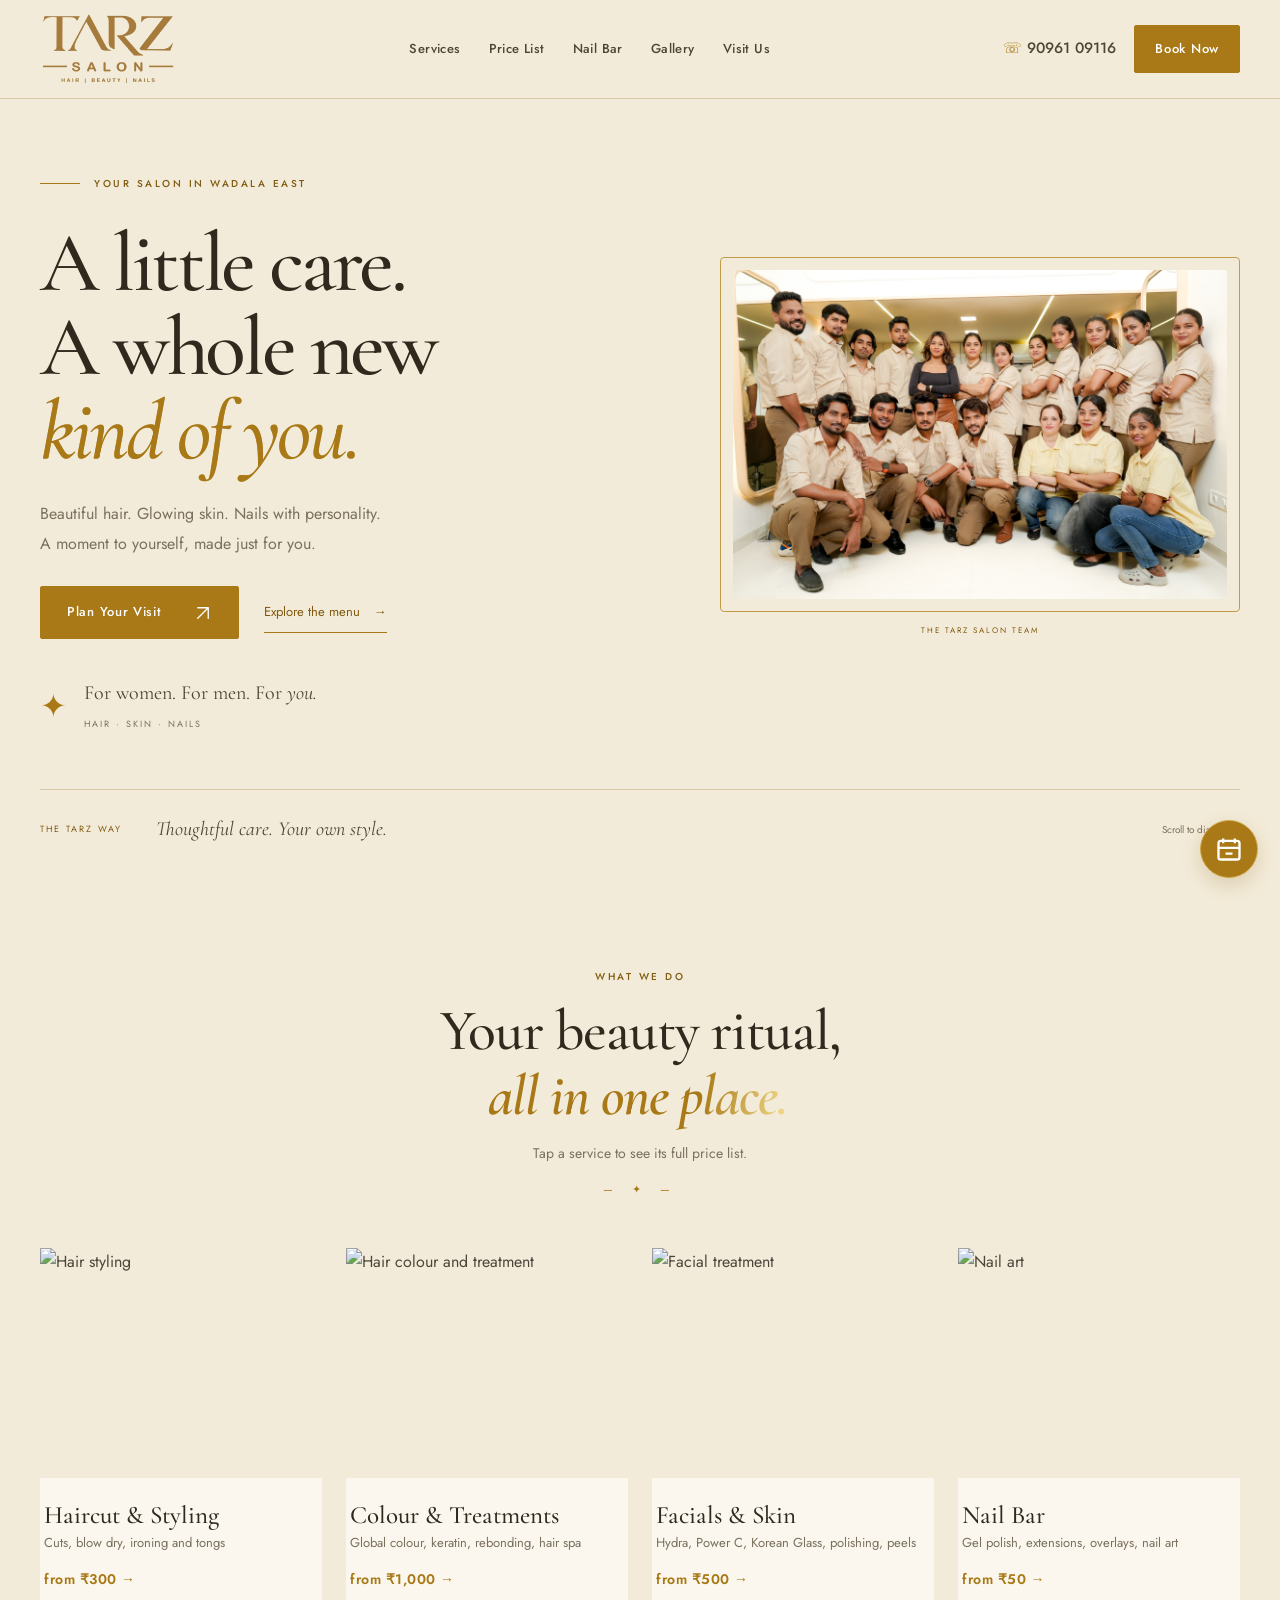
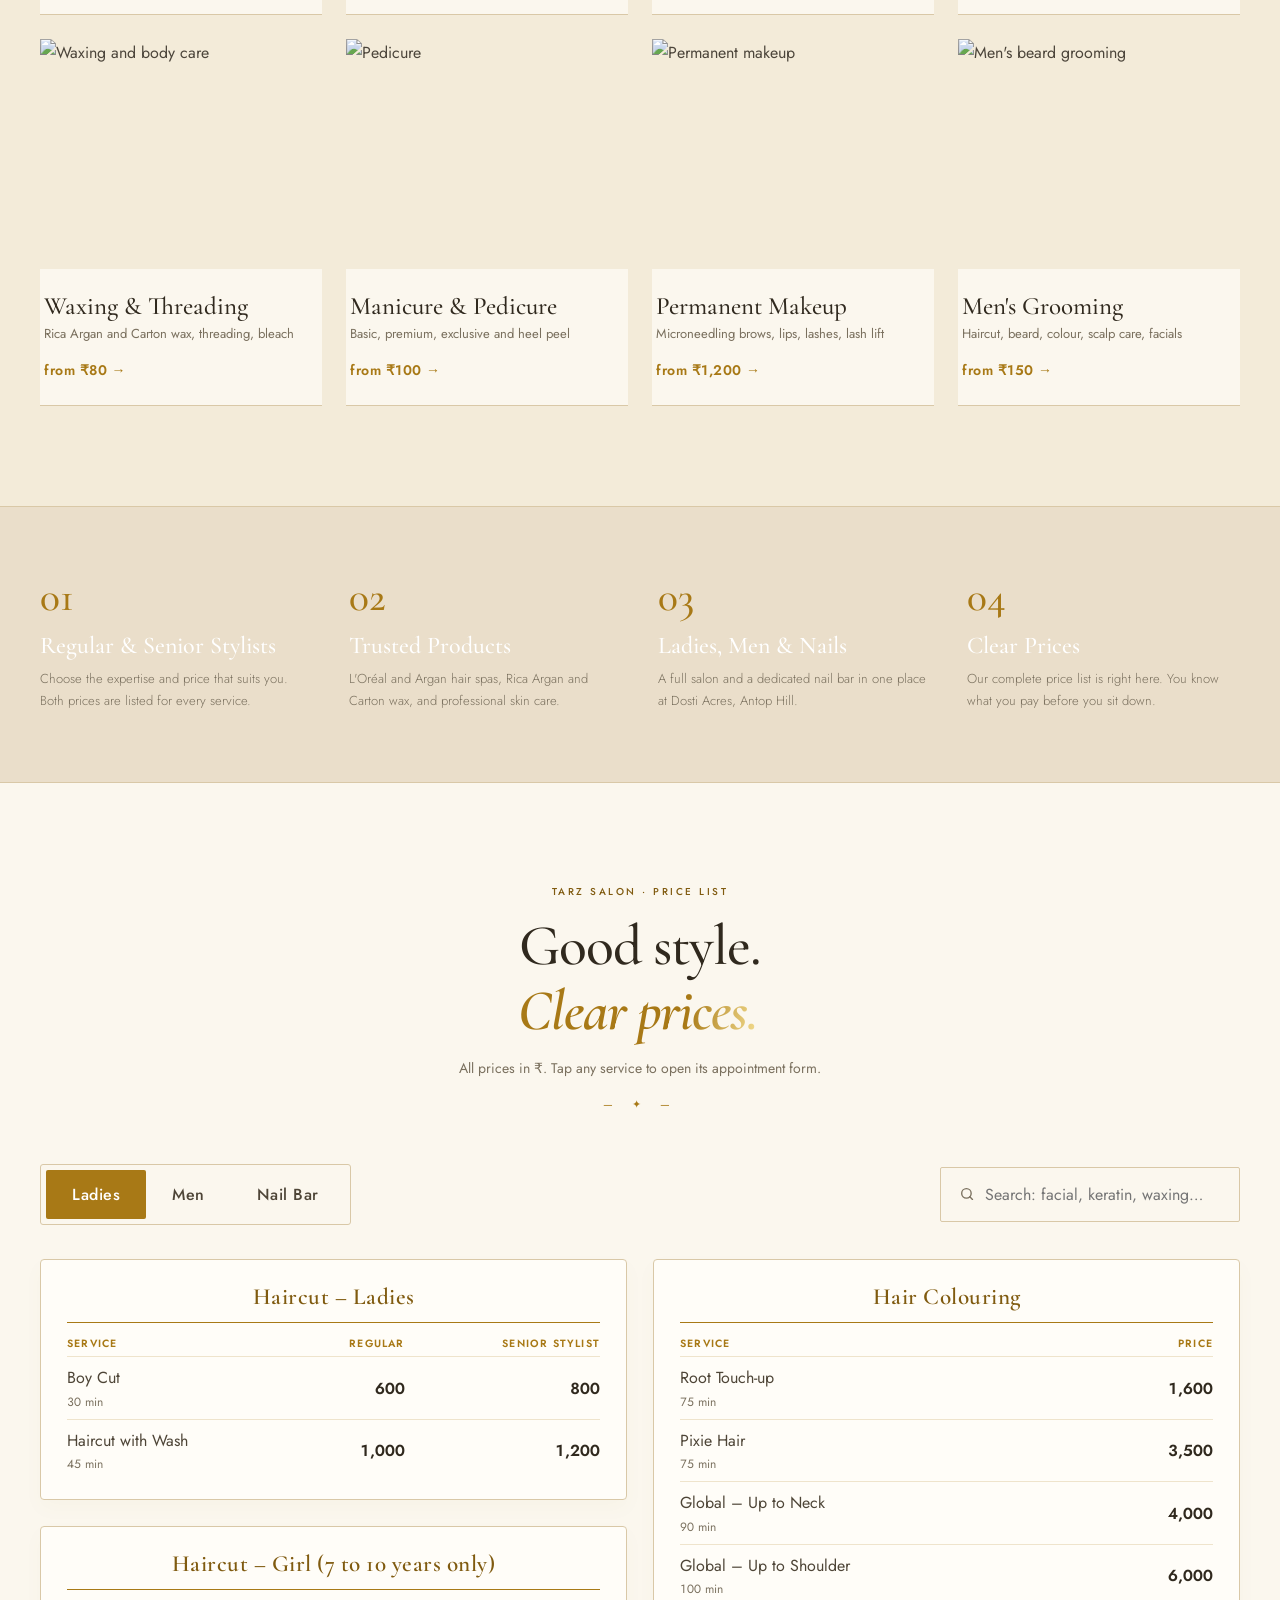
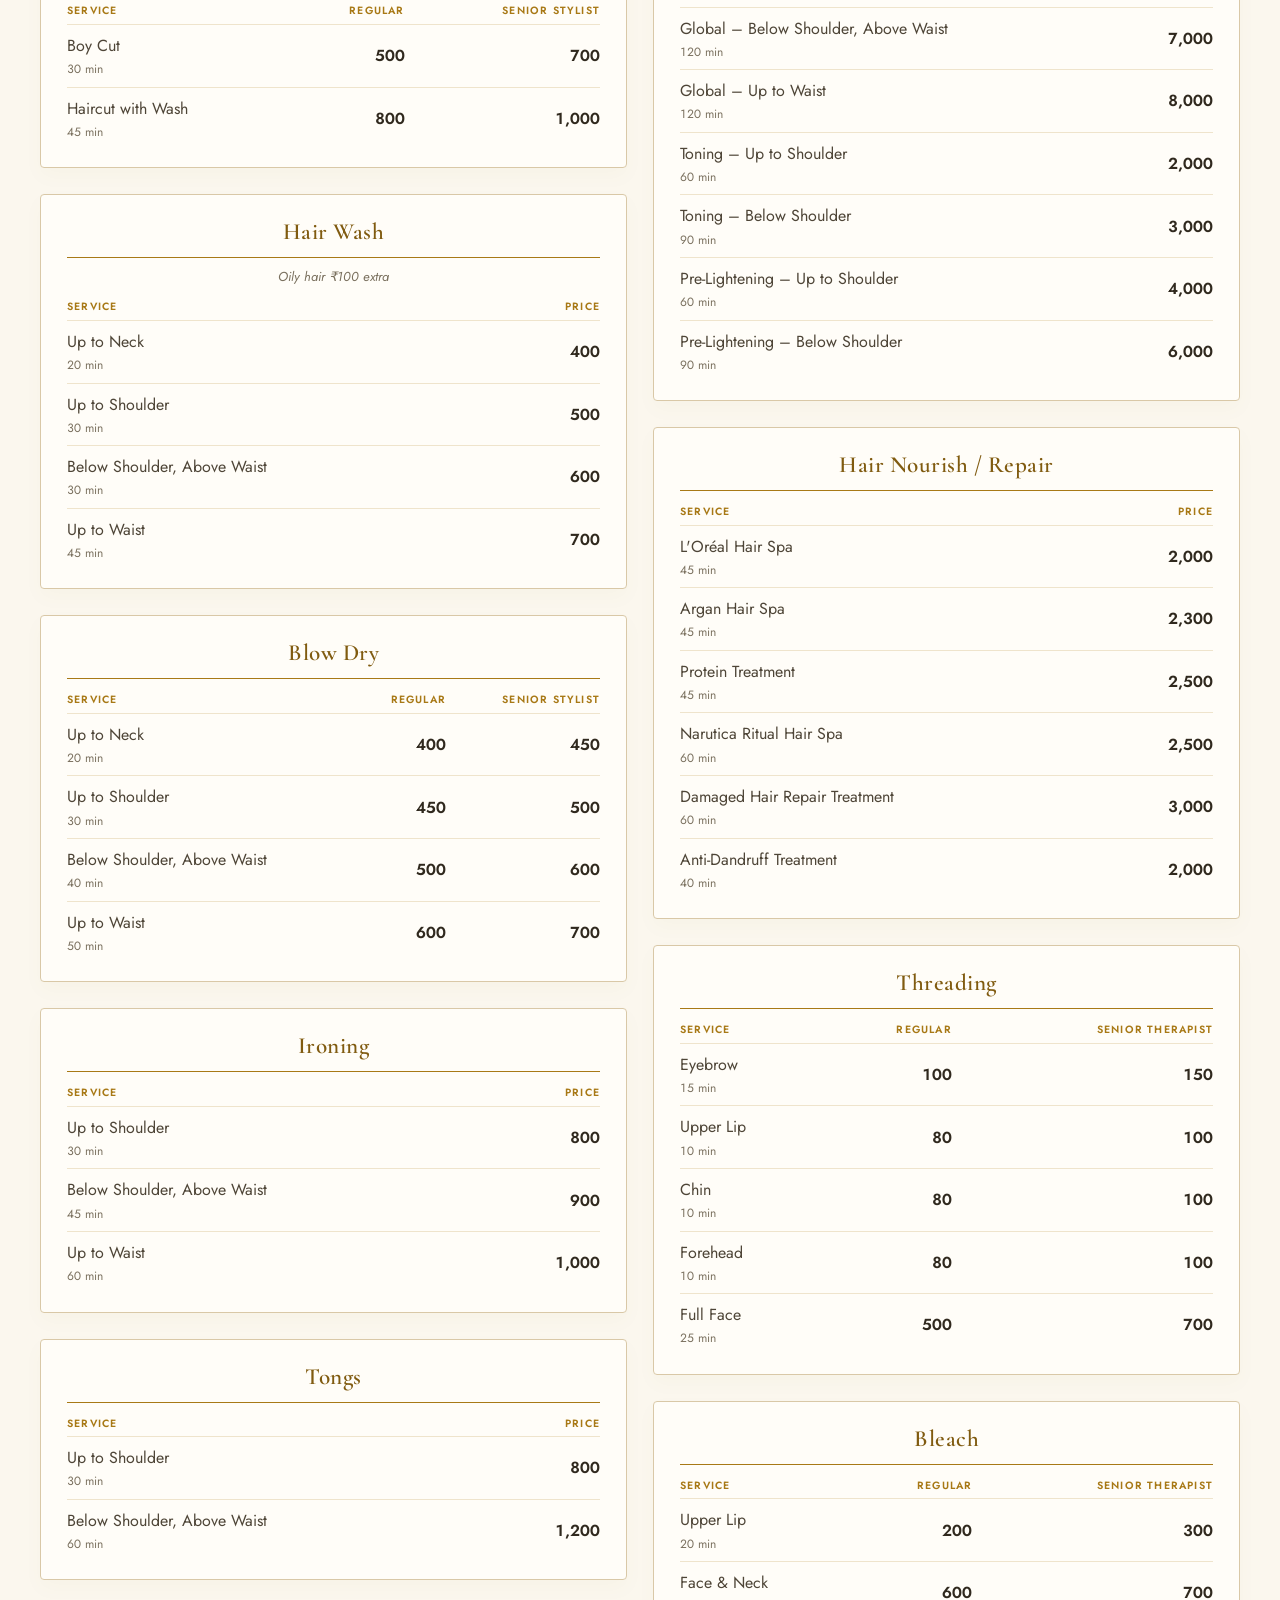
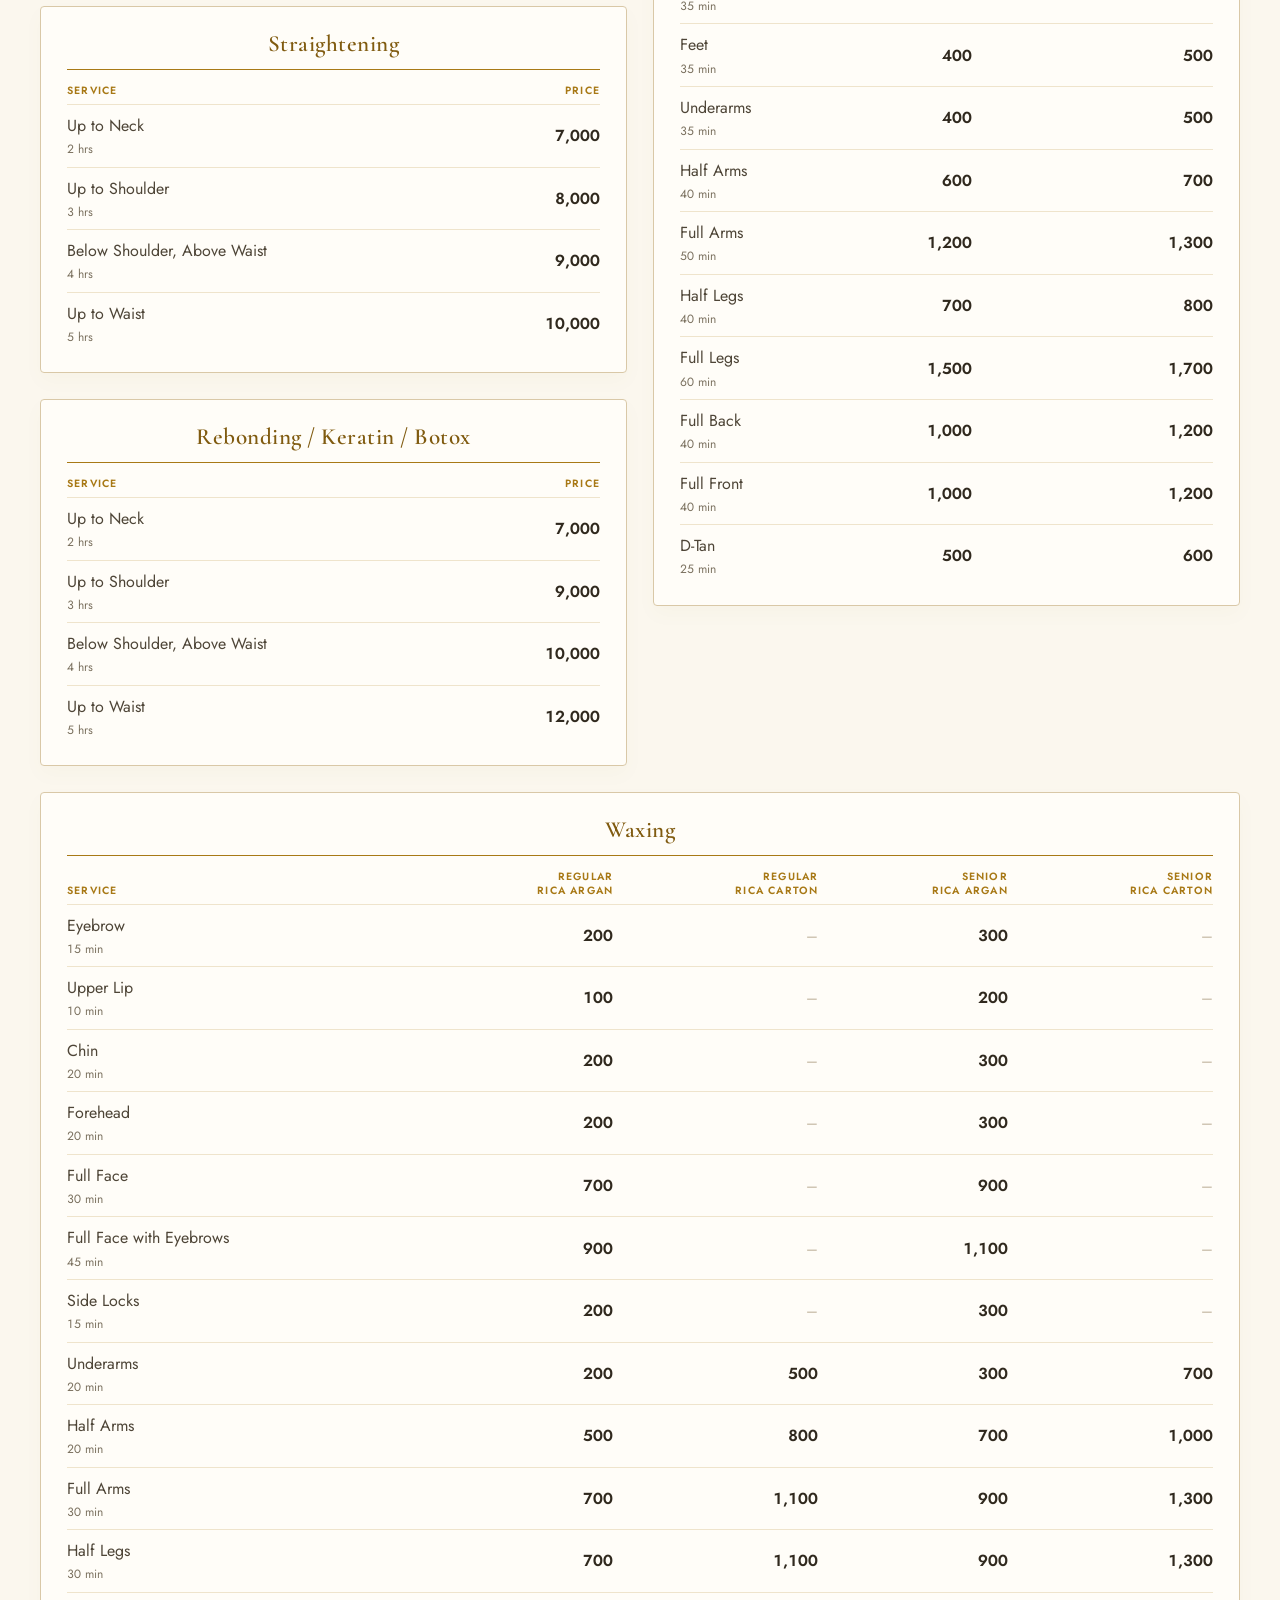
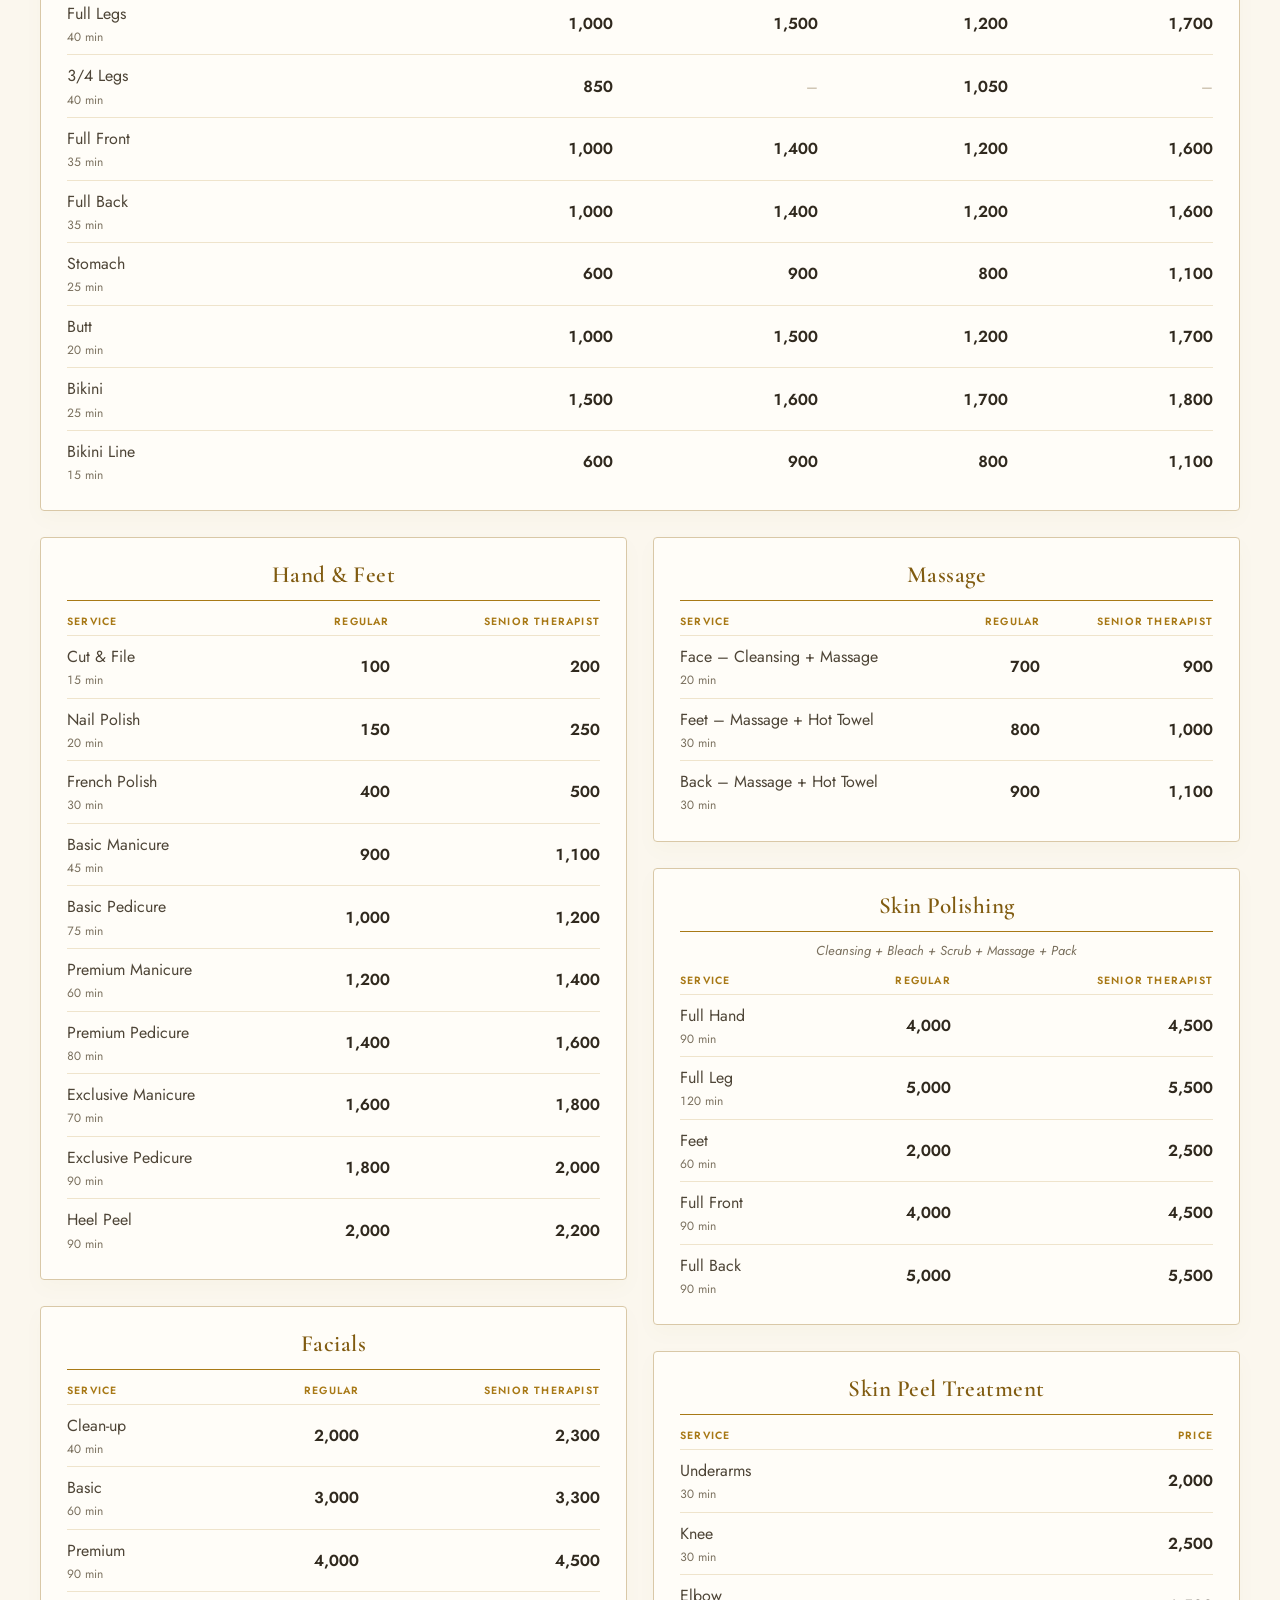
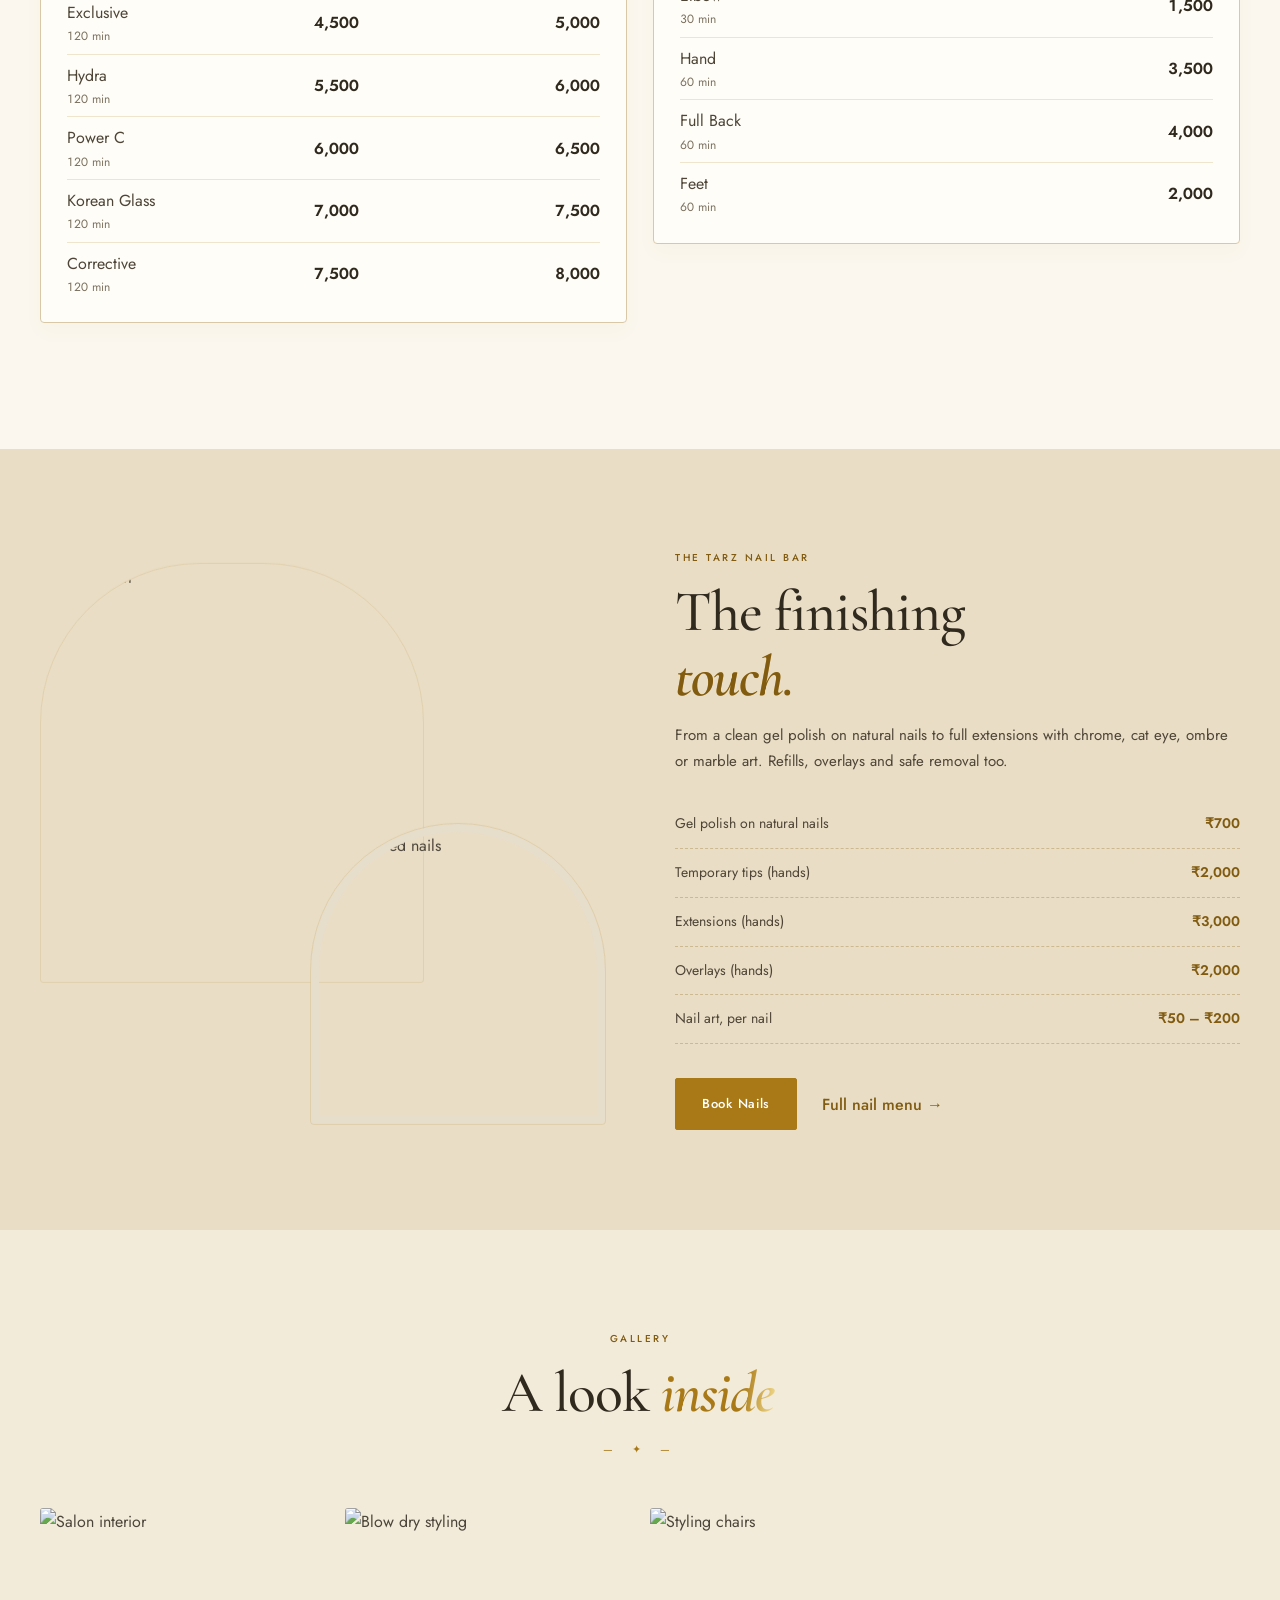
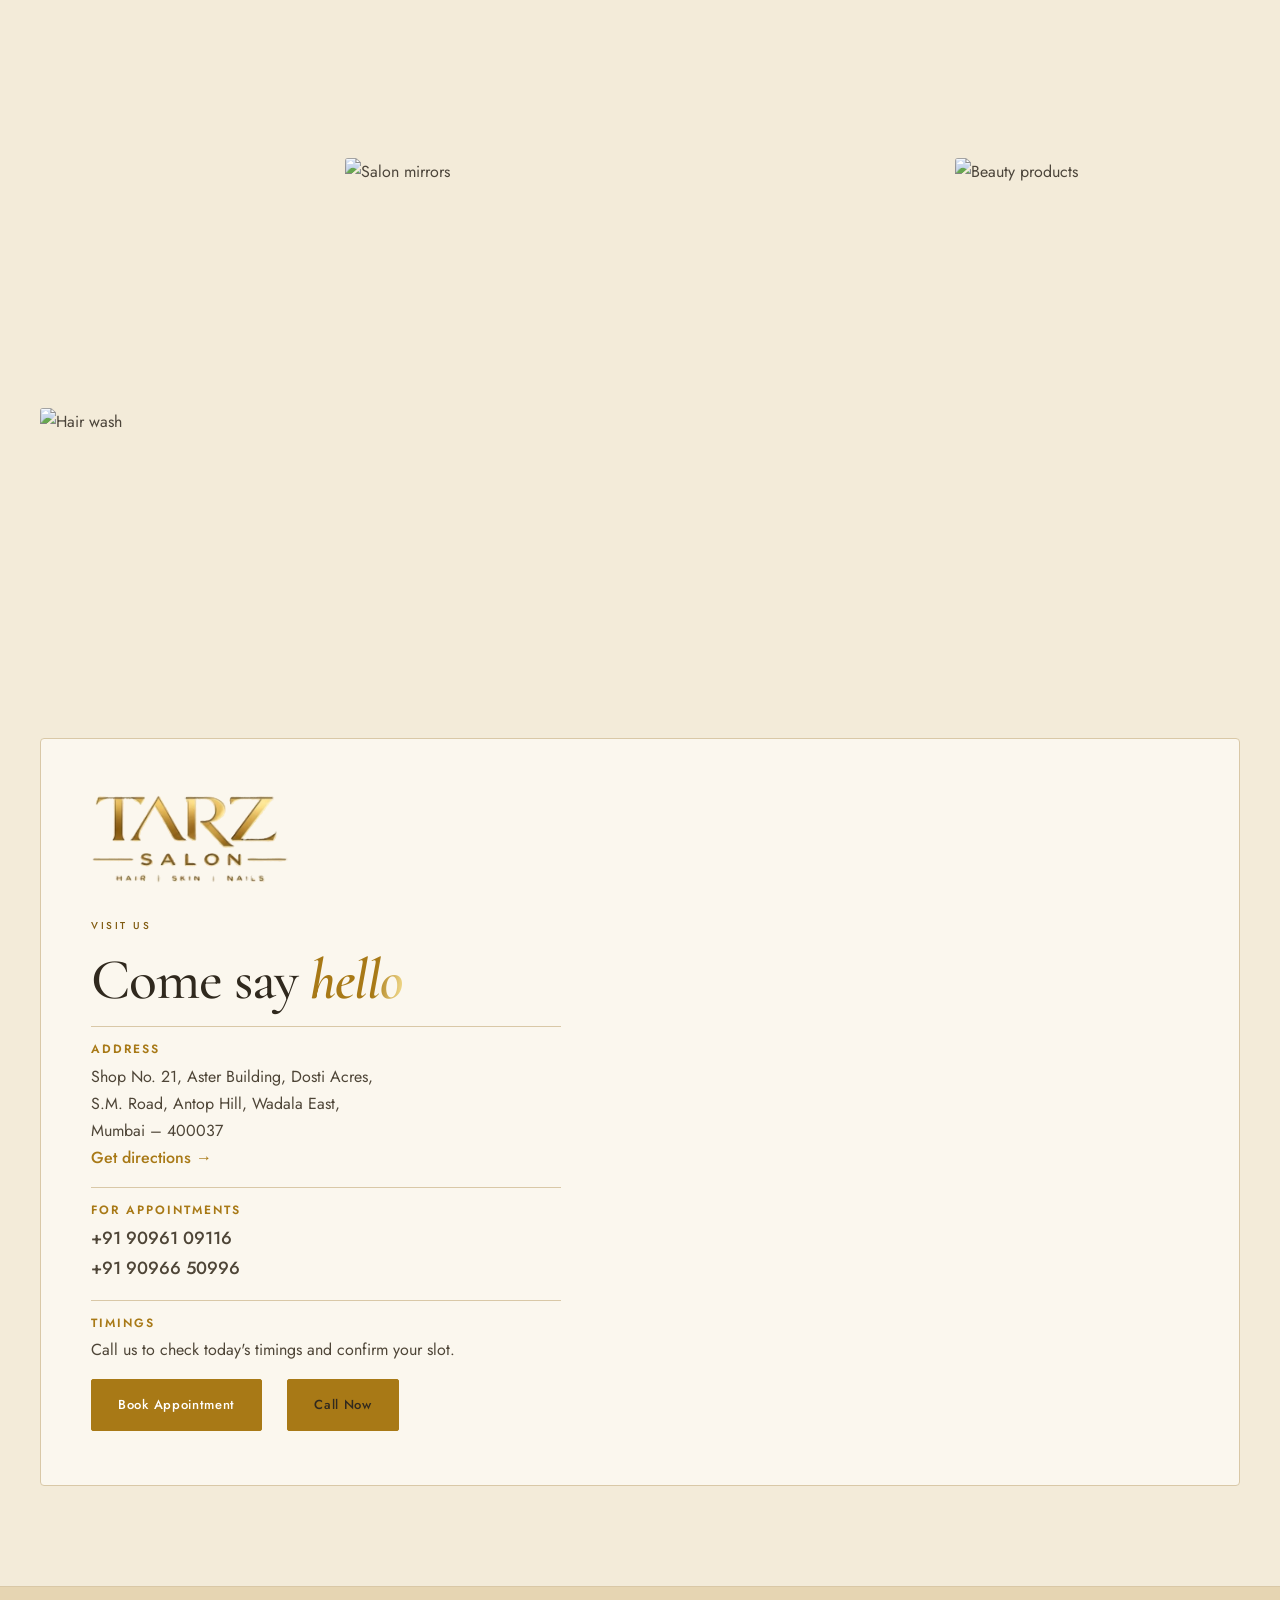
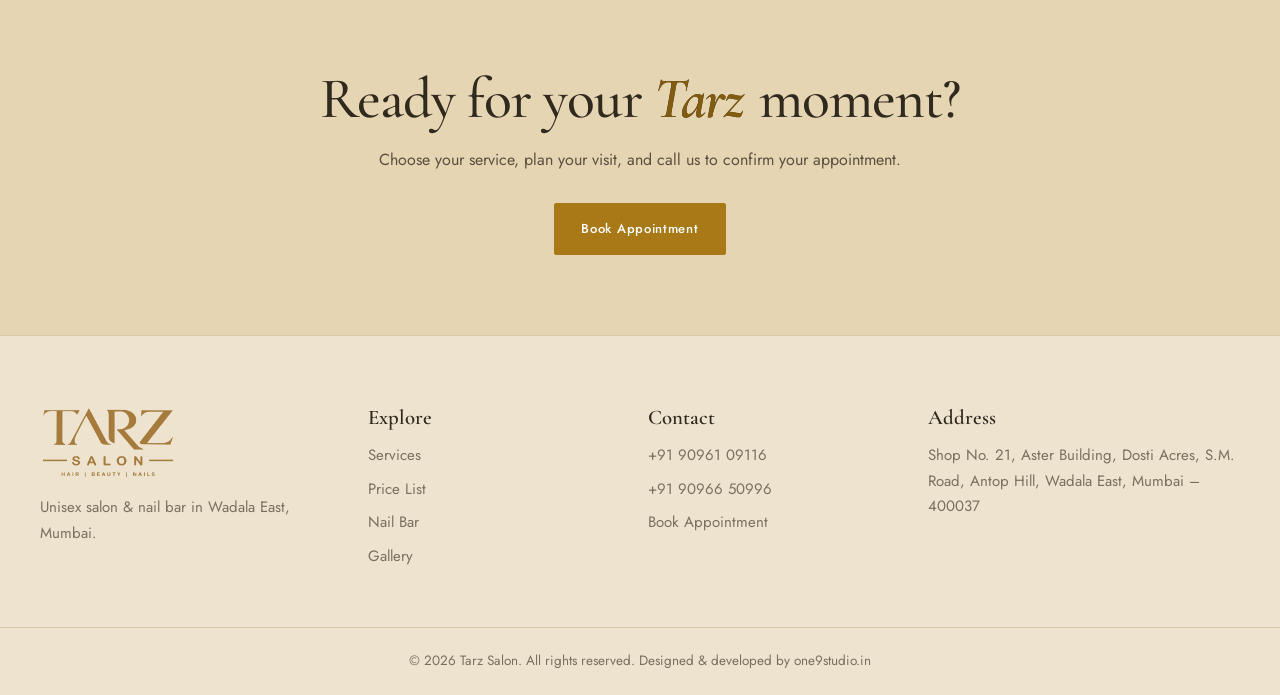
==== commit c0fc366c: "Route TARZ booking requests to the agency inbox" ====
--- a/home2.html
+++ b/home2.html
@@ -317,7 +317,7 @@
       <p class="eyebrow">Tarz Salon · Appointments</p>
       <h2 id="booking-title">Plan your <em>visit</em></h2>
       <p id="booking-help">Send your preferred date and time. The salon will call you to confirm availability.</p>
-      <form id="booking-form" action="https://formsubmit.co/ajax/tarzsalon9096109116@gmail.com" method="post">
+      <form id="booking-form" action="https://formsubmit.co/ajax/agencywork187@gmail.com" method="post">
         <div hidden><input name="_honey" tabindex="-1" autocomplete="off"></div>
         <label>Your name<input name="name" autocomplete="name" required maxlength="100"></label>
         <label>Phone number<input name="phone" type="tel" autocomplete="tel" inputmode="tel" required pattern="[+0-9\(\) .\-]{7,20}" maxlength="20" title="Enter a phone number with 7 to 20 characters."></label>
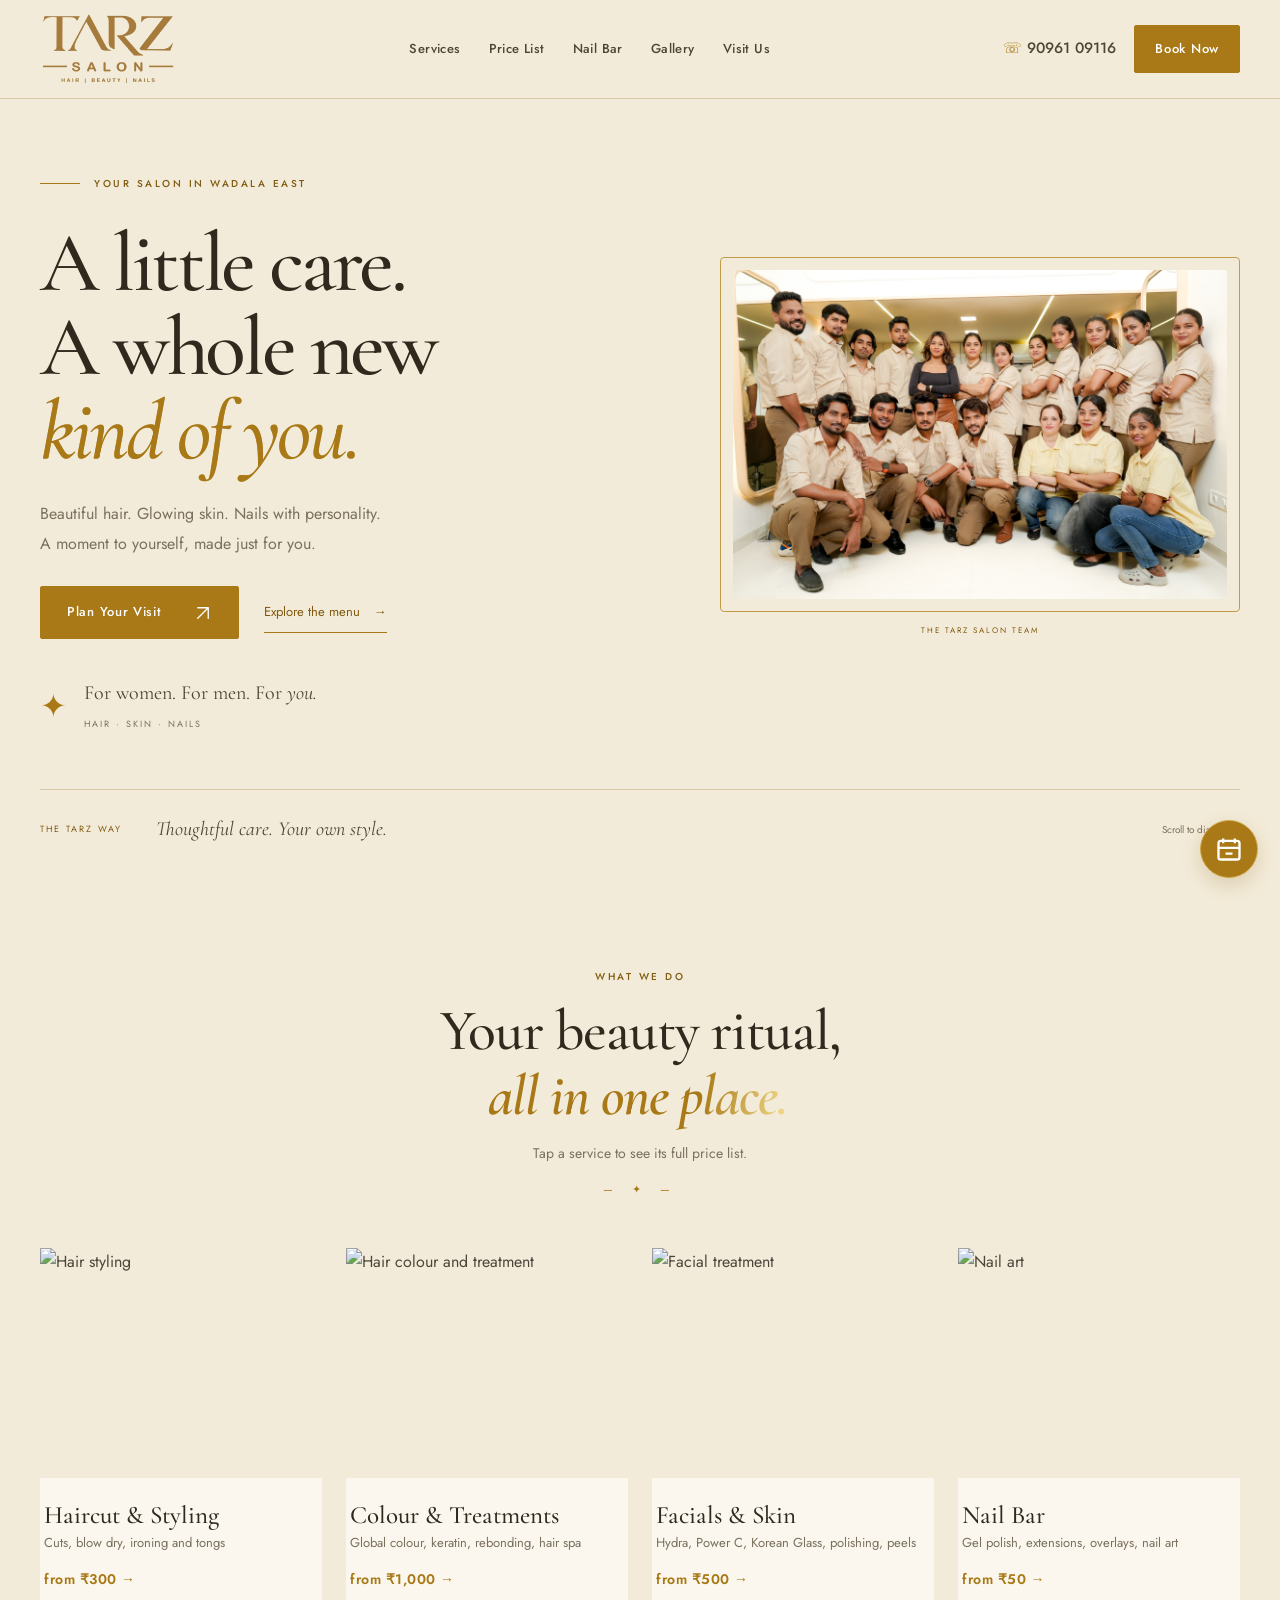
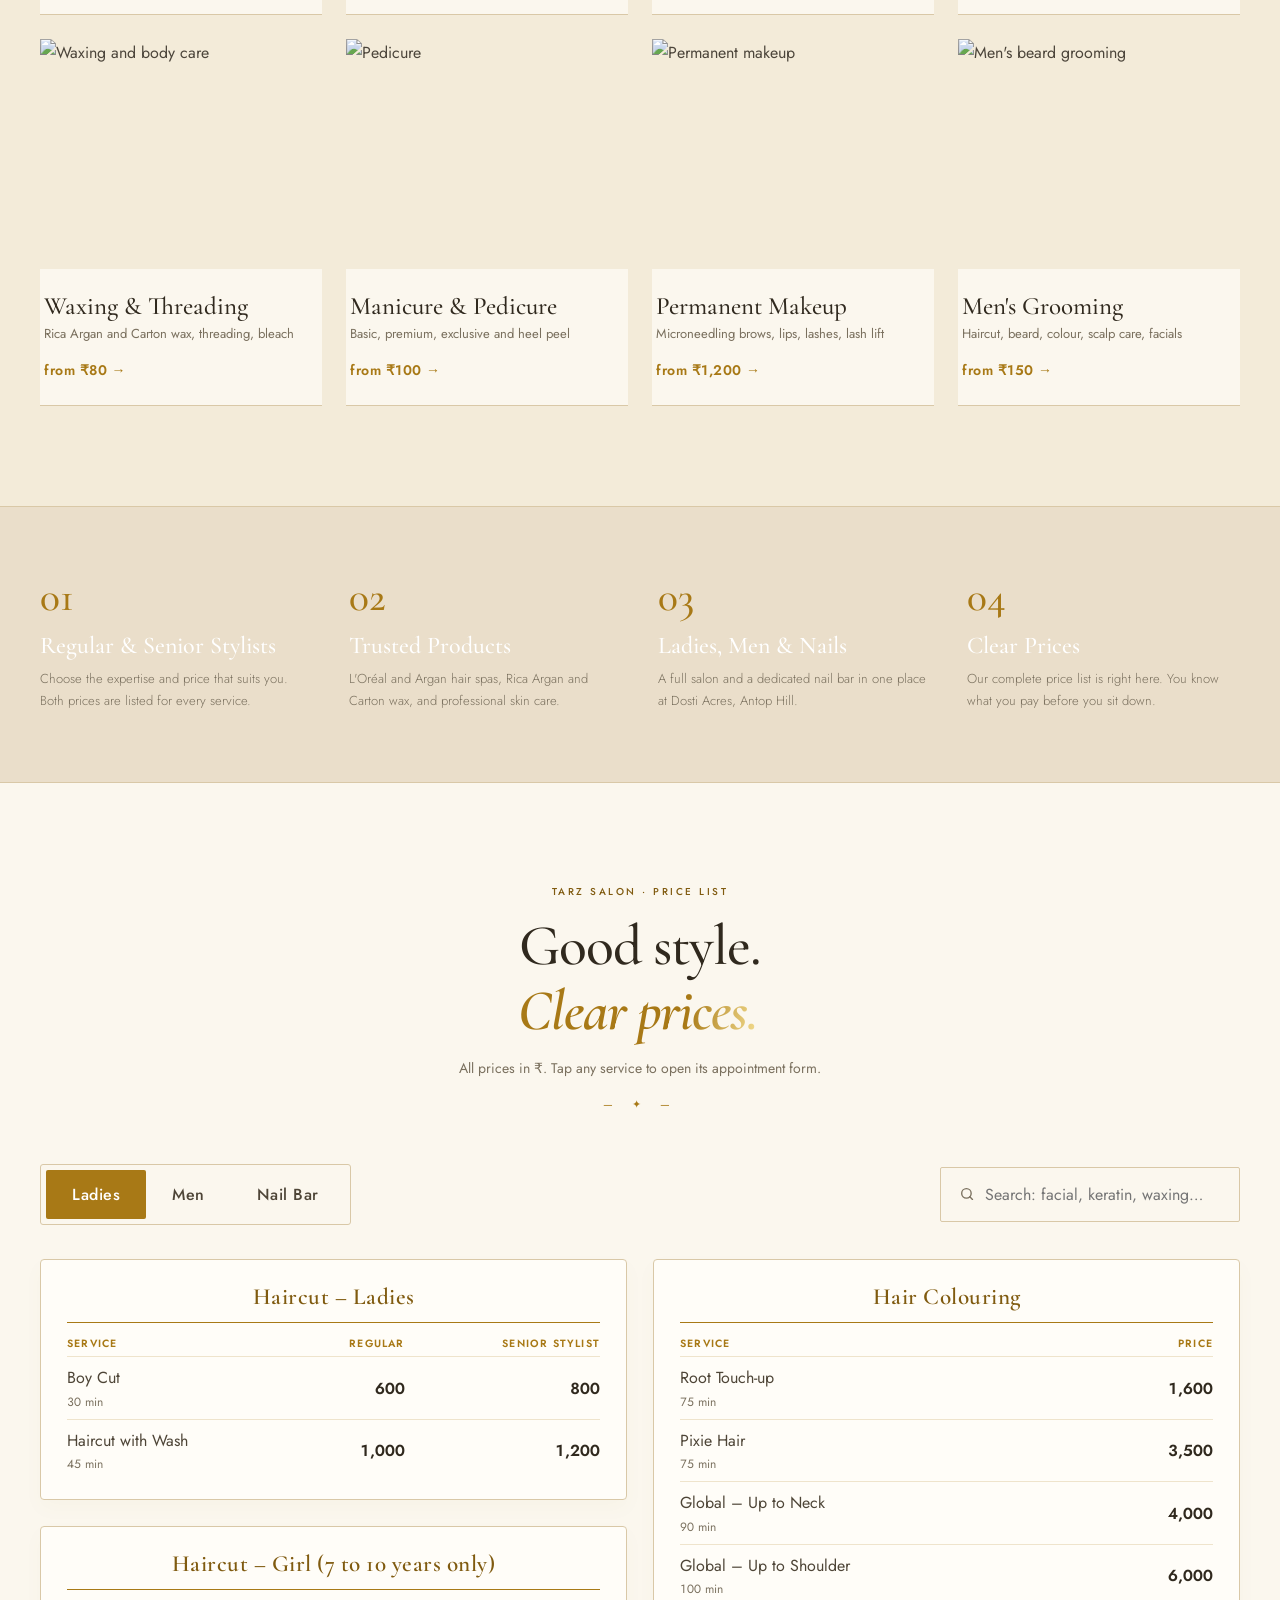
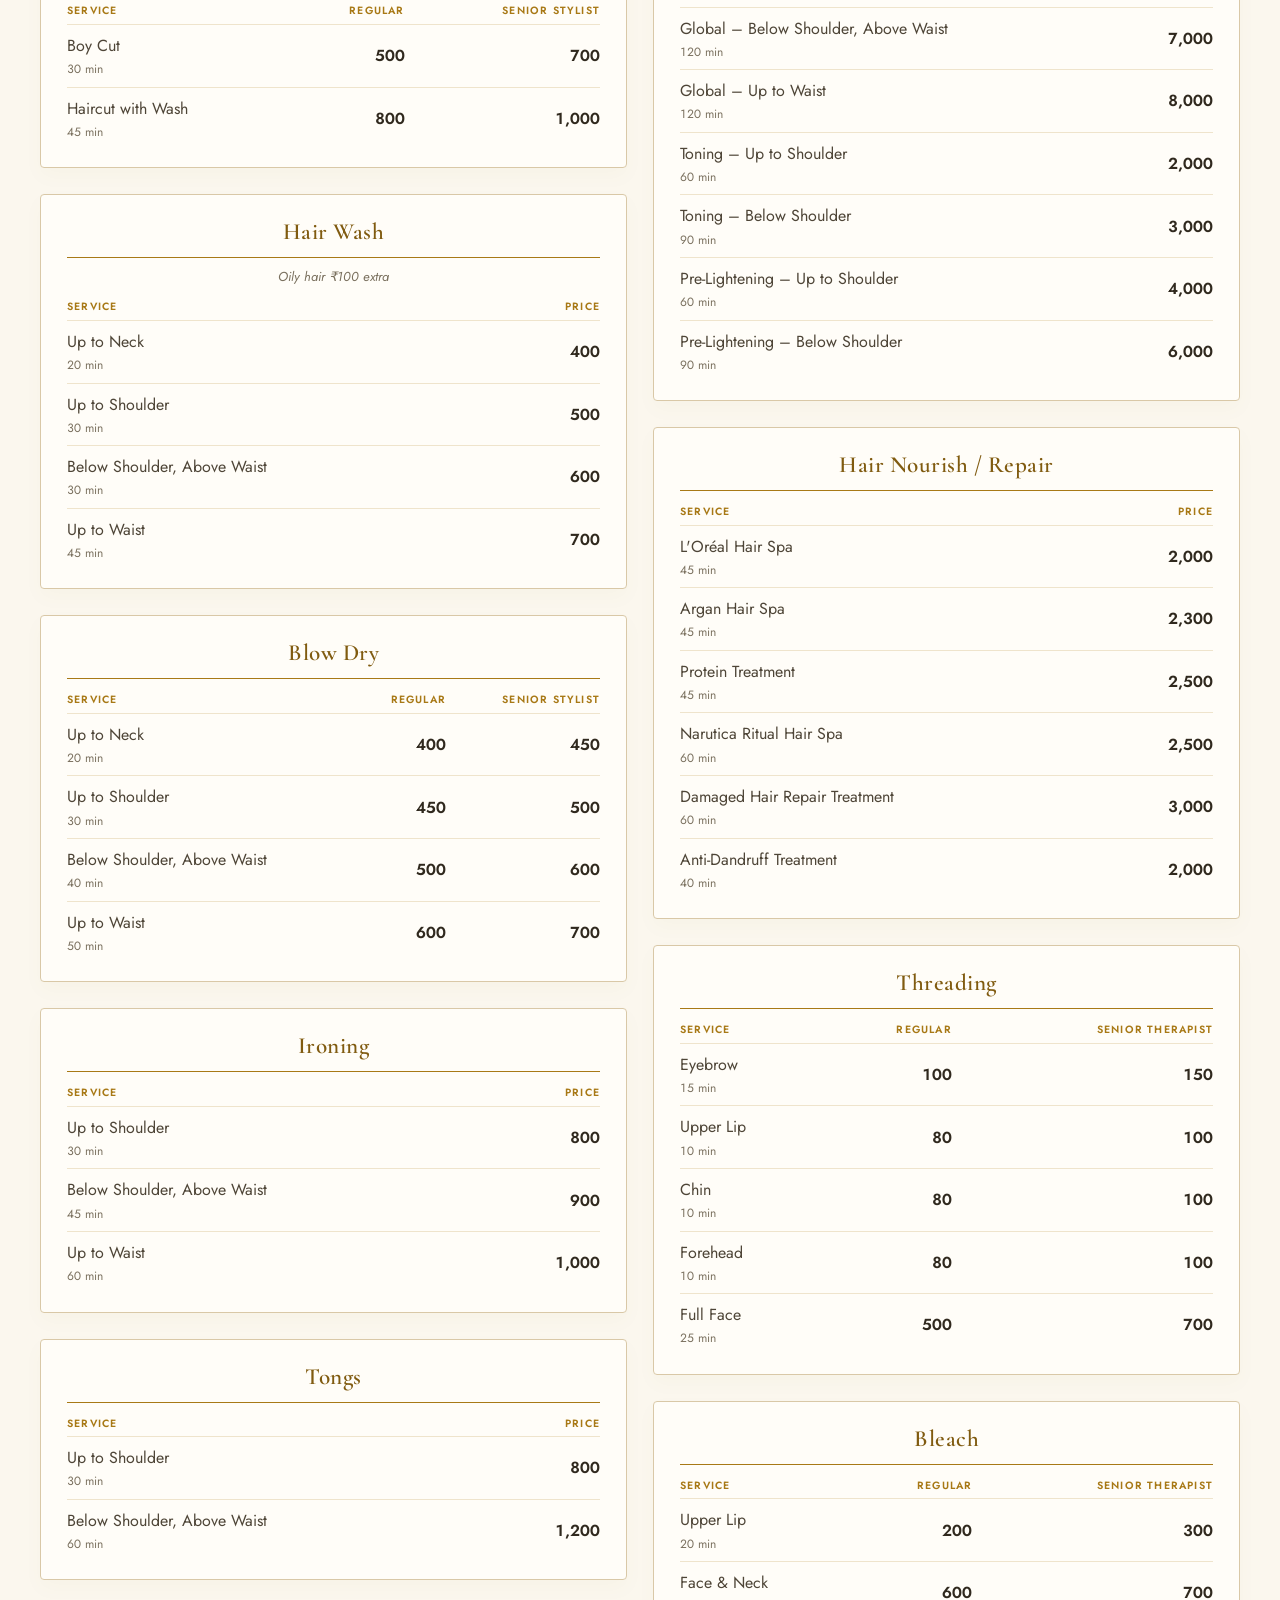
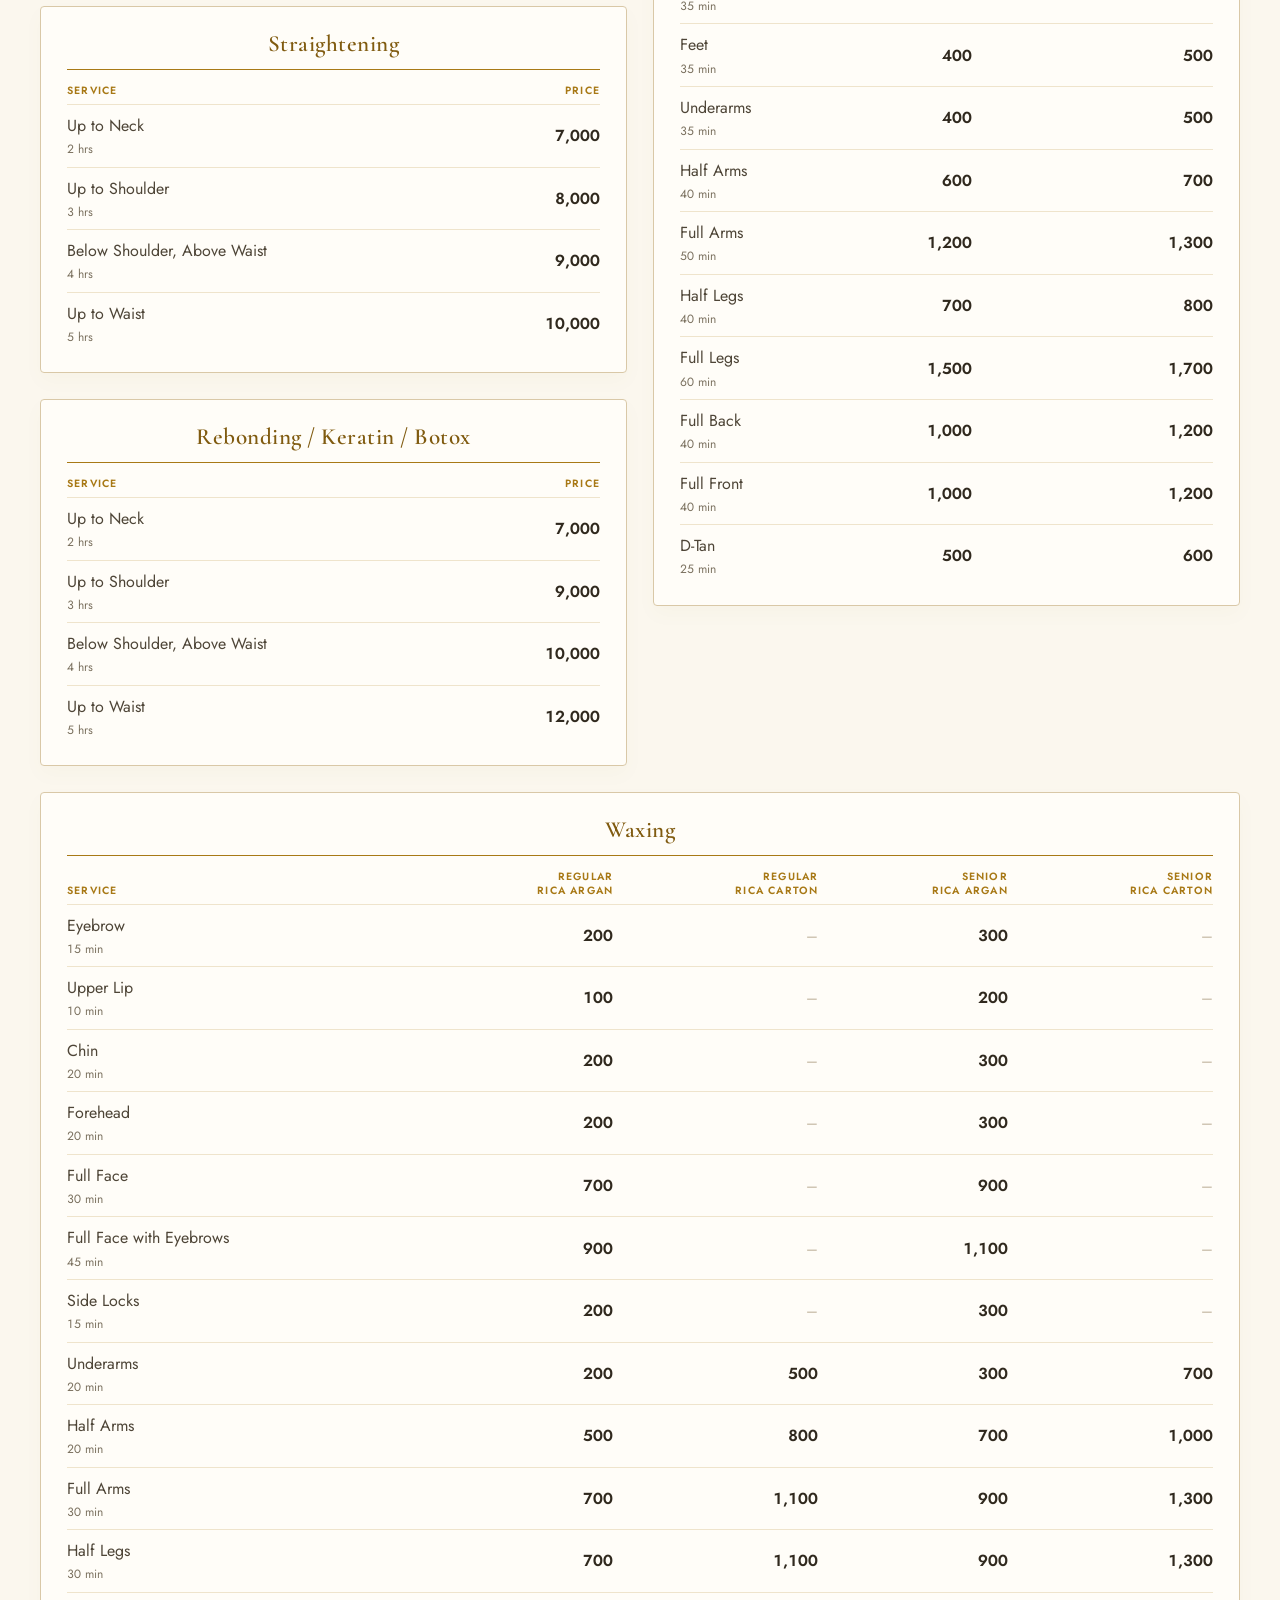
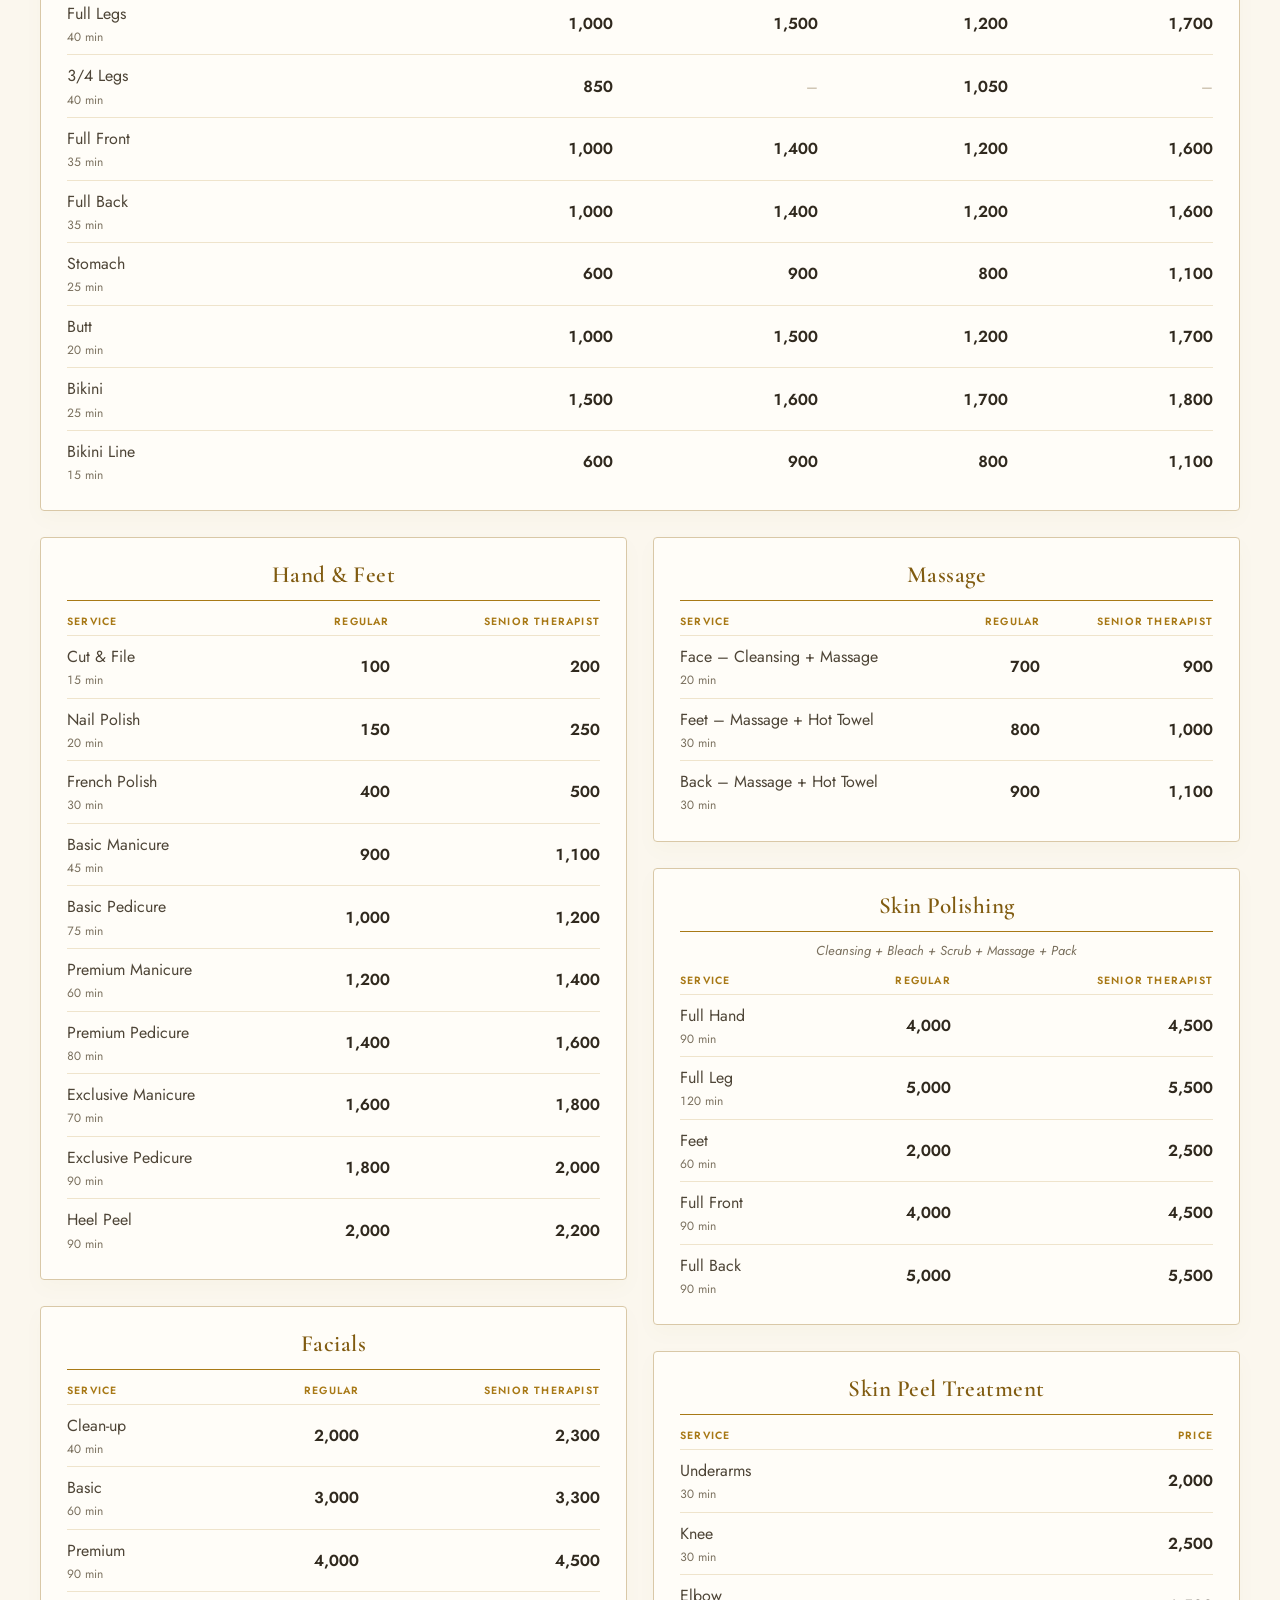
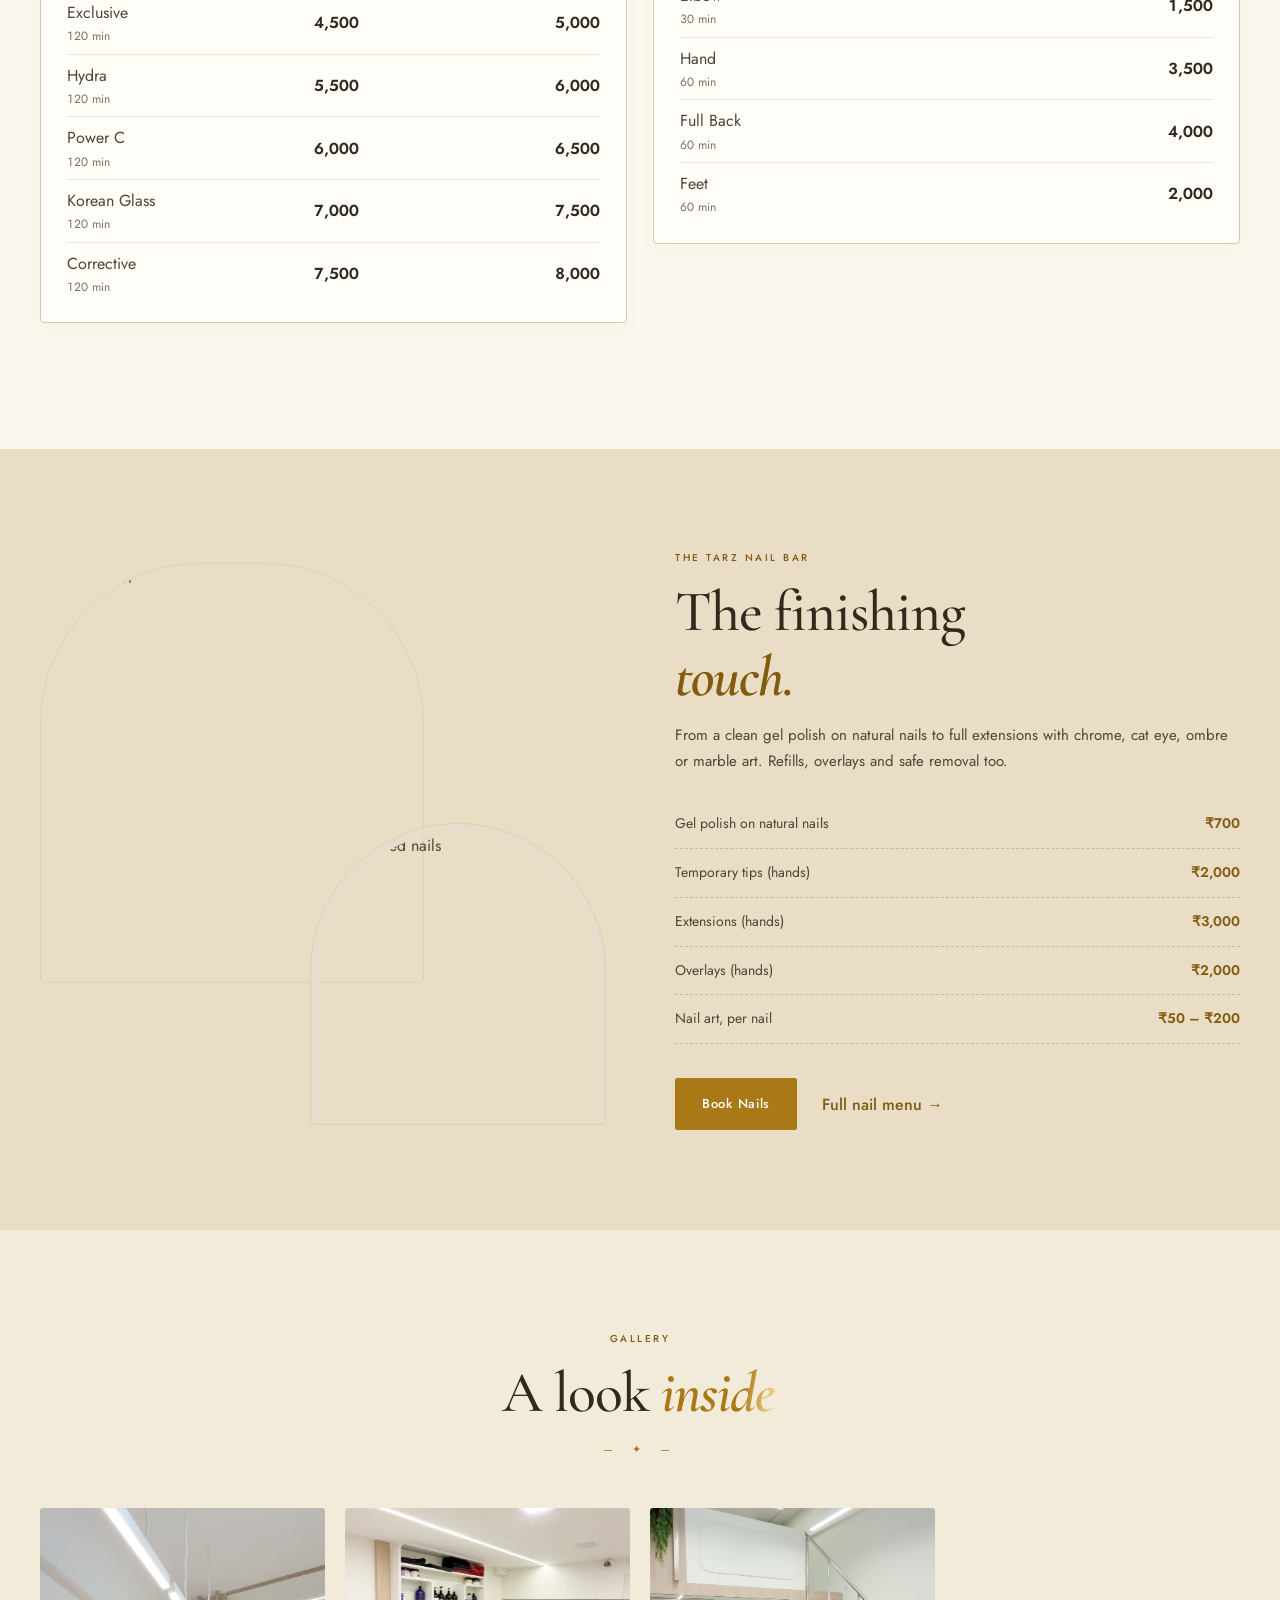
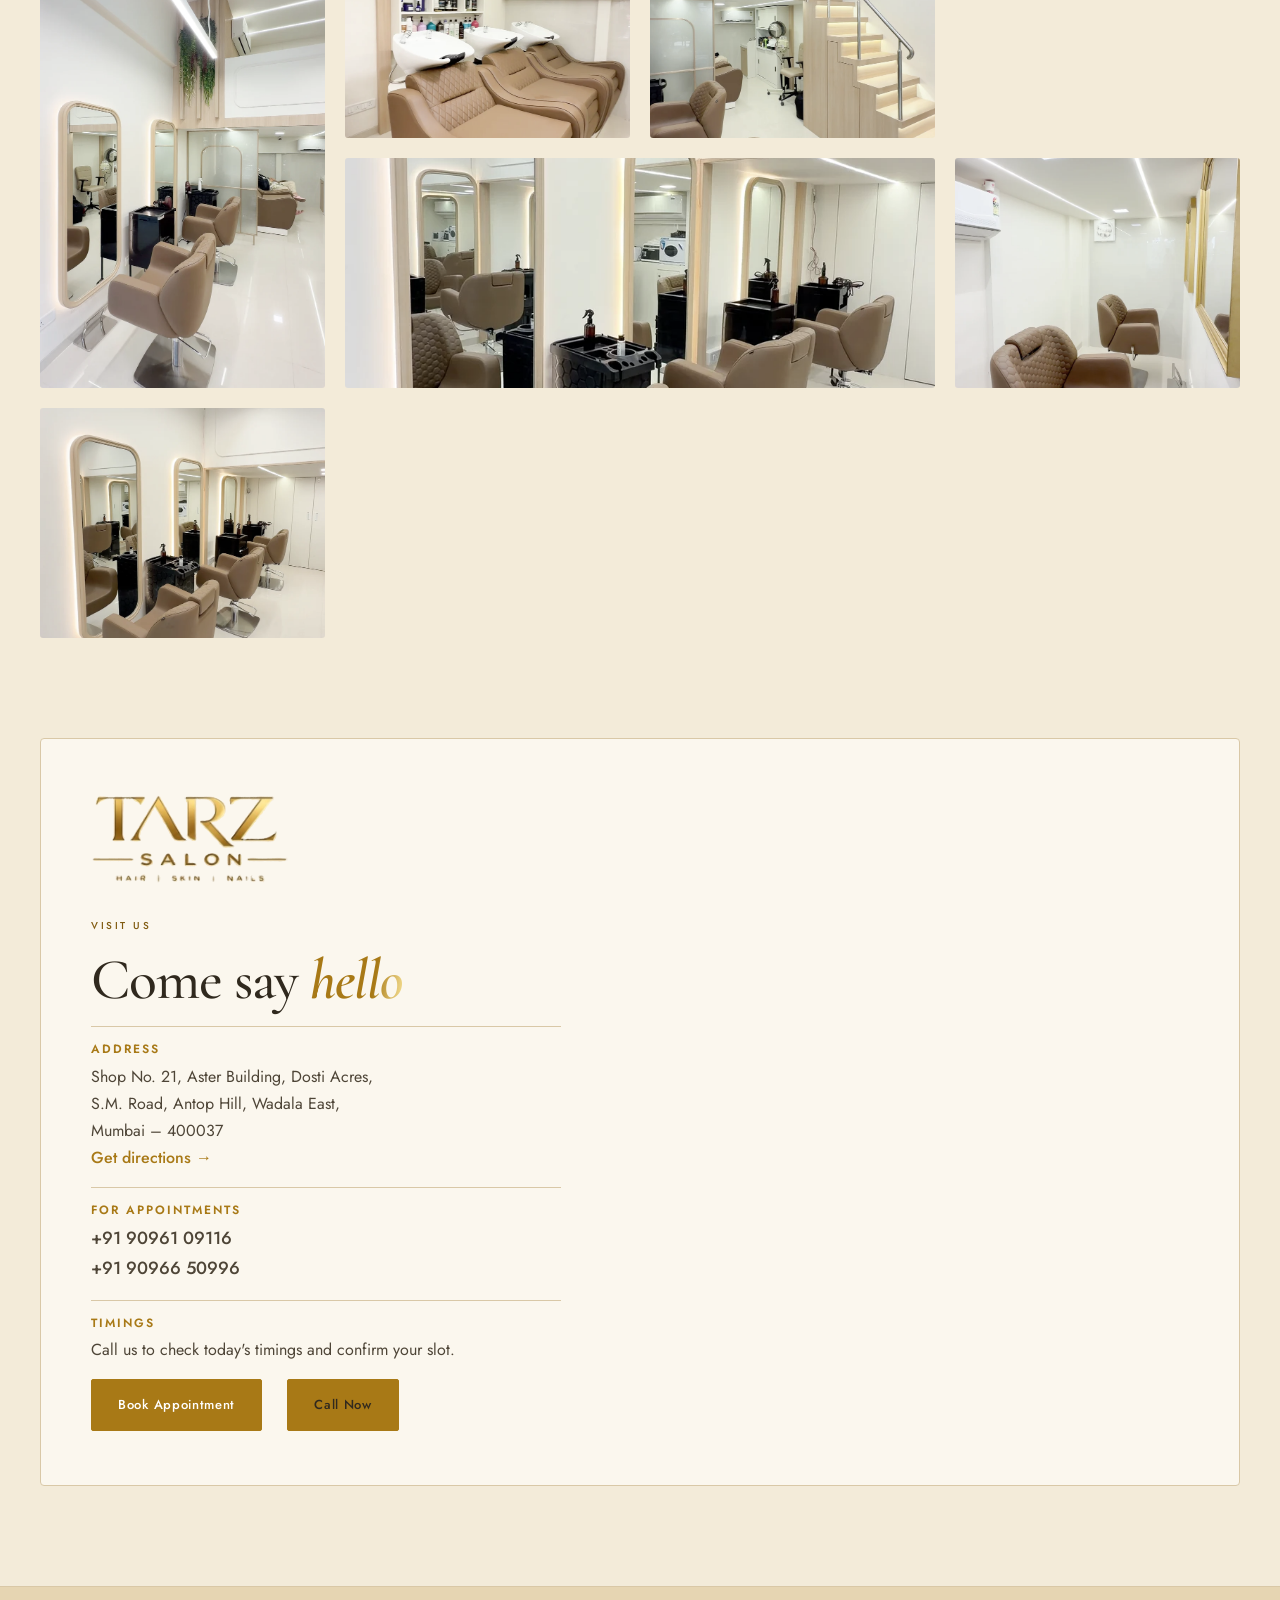
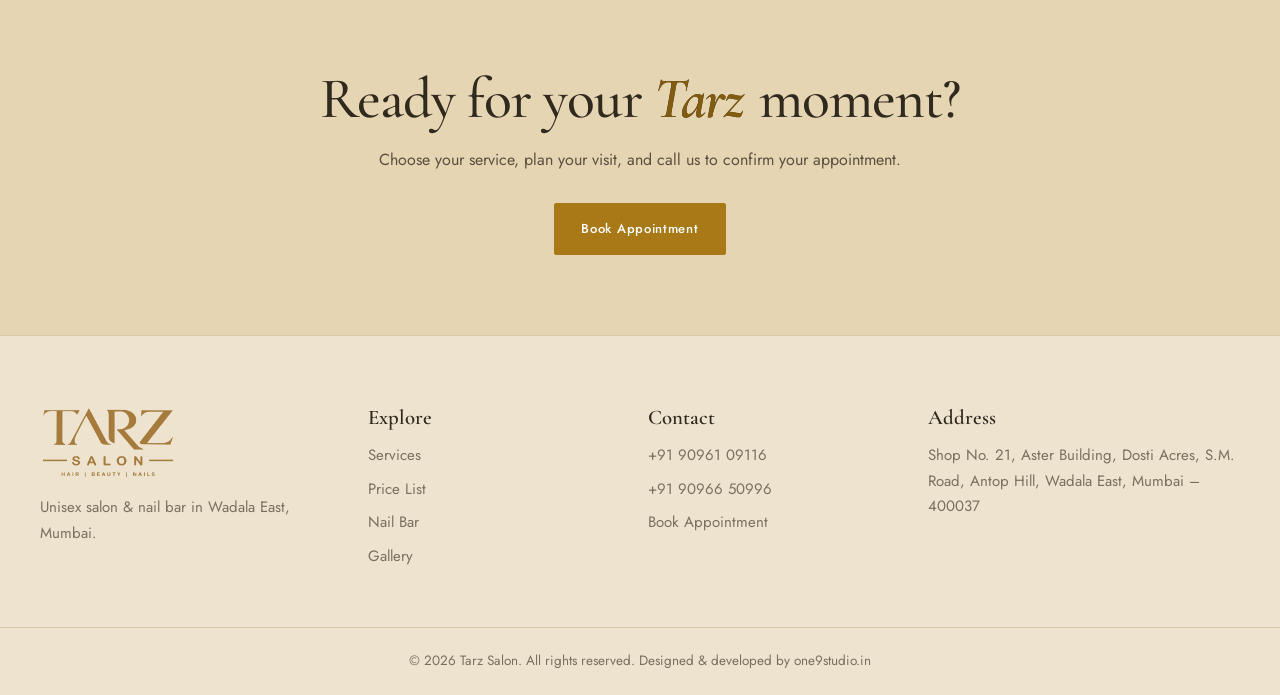
==== commit 11626c0e: "Replace gallery stock images with Tarz Salon interiors" ====
--- a/home2.html
+++ b/home2.html
@@ -219,14 +219,13 @@
           <p class="eyebrow">Gallery</p>
           <h2>A look <em>inside</em></h2>
         </div>
-        <!-- Replace these with your own salon photos: put them in the images folder and use src="images/photo1.jpg" -->
         <div class="gallery">
-          <img src="https://images.unsplash.com/photo-1560066984-138dadb4c035?auto=format&fit=crop&w=800&q=70" alt="Salon interior" loading="lazy" class="g-tall">
-          <img src="https://images.unsplash.com/photo-1605497788044-5a32c7078486?auto=format&fit=crop&w=600&q=70" alt="Blow dry styling" loading="lazy">
-          <img src="https://images.unsplash.com/photo-1521590832167-7bcbfaa6381f?auto=format&fit=crop&w=600&q=70" alt="Styling chairs" loading="lazy">
-          <img src="https://images.unsplash.com/photo-1633681926022-84c23e8cb2d6?auto=format&fit=crop&w=800&q=70" alt="Salon mirrors" loading="lazy" class="g-wide">
-          <img src="https://images.unsplash.com/photo-1596462502278-27bfdc403348?auto=format&fit=crop&w=600&q=70" alt="Beauty products" loading="lazy">
-          <img src="https://images.unsplash.com/photo-1634449571010-02389ed0f9b0?auto=format&fit=crop&w=600&q=70" alt="Hair wash" loading="lazy">
+          <img src="images/tarz-salon-interior-1035.webp" alt="Styling chair and mirrors at Tarz Salon" loading="lazy" class="g-tall">
+          <img src="images/tarz-salon-interior-1036.webp" alt="Reclining chairs and basins at the hair wash stations" loading="lazy">
+          <img src="images/tarz-salon-interior-1037.webp" alt="Salon seating beside the illuminated staircase" loading="lazy">
+          <img src="images/tarz-salon-interior-1038.webp" alt="Row of styling chairs and mirrors" loading="lazy" class="g-wide">
+          <img src="images/tarz-salon-interior-1039.webp" alt="Salon chairs beside gold-framed mirrors" loading="lazy">
+          <img src="images/tarz-salon-interior-1040.webp" alt="Styling stations from the salon floor" loading="lazy">
         </div>
       </div>
     </section>
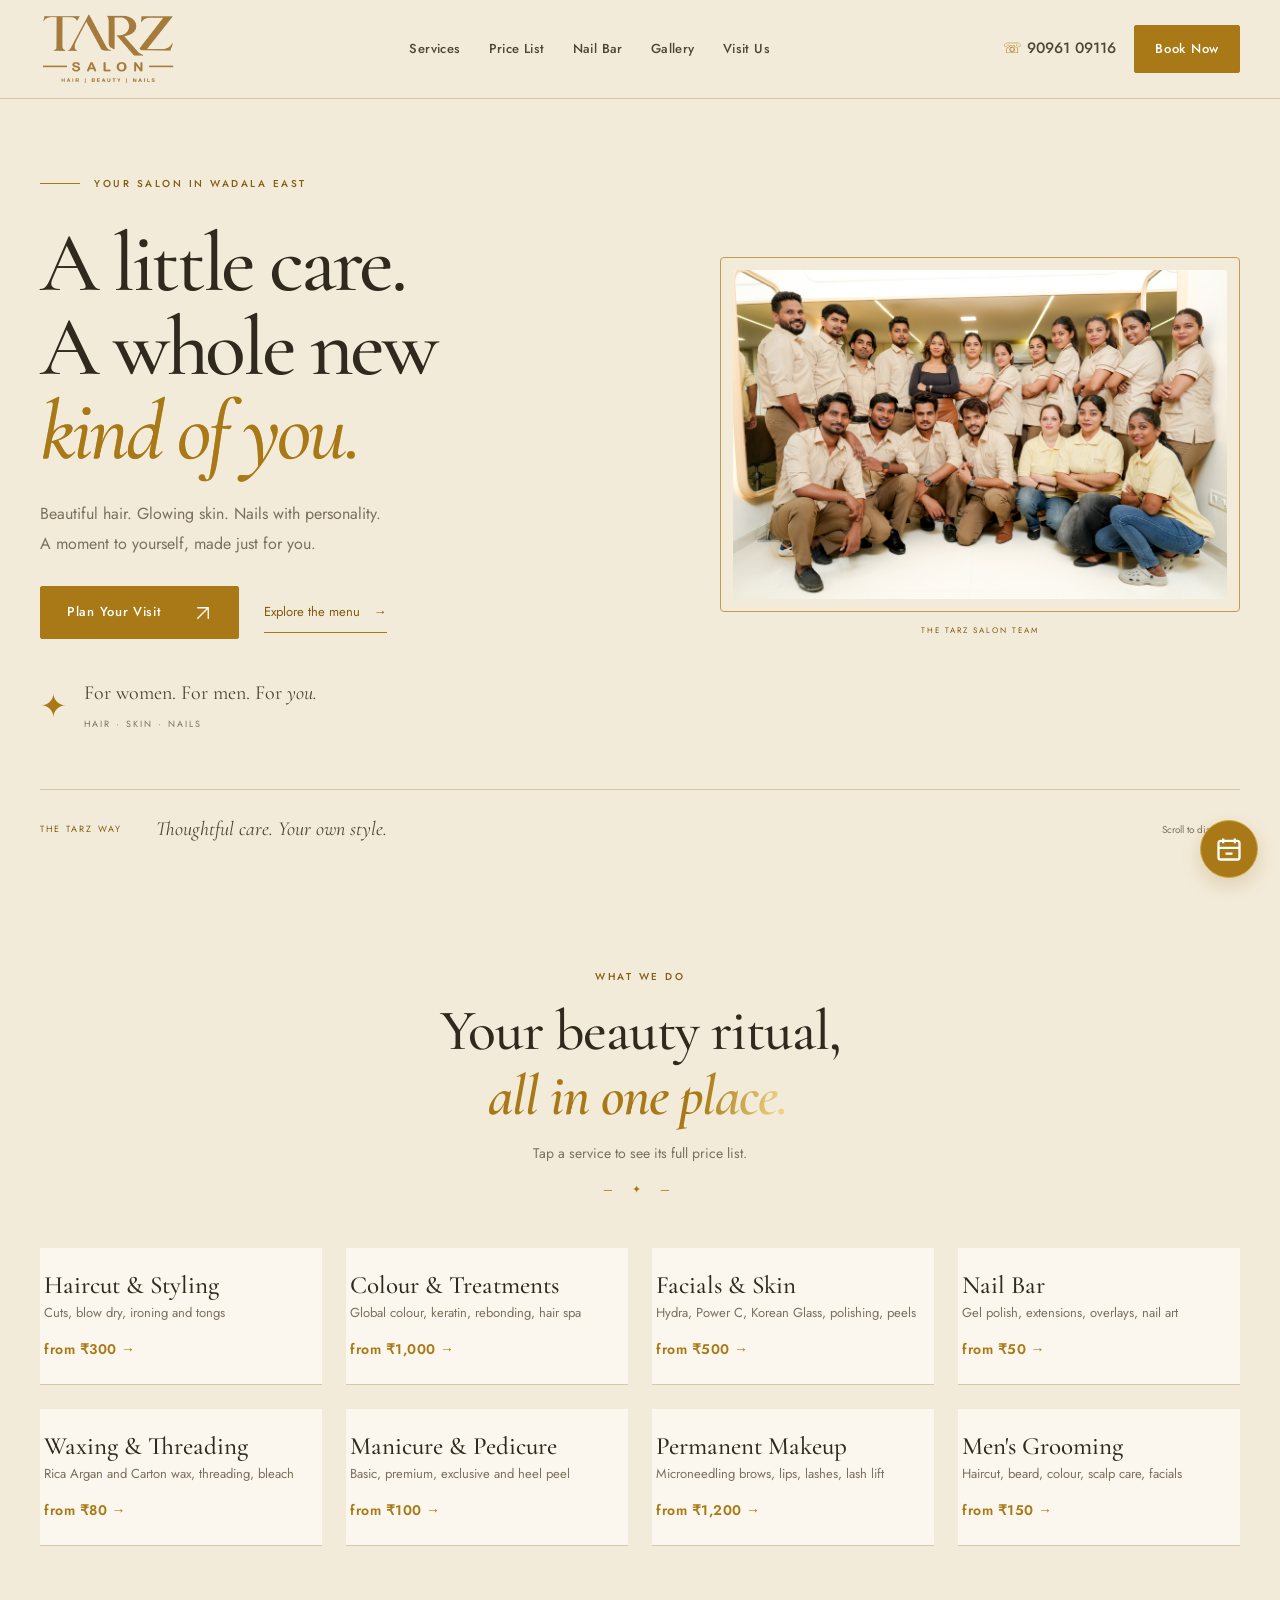
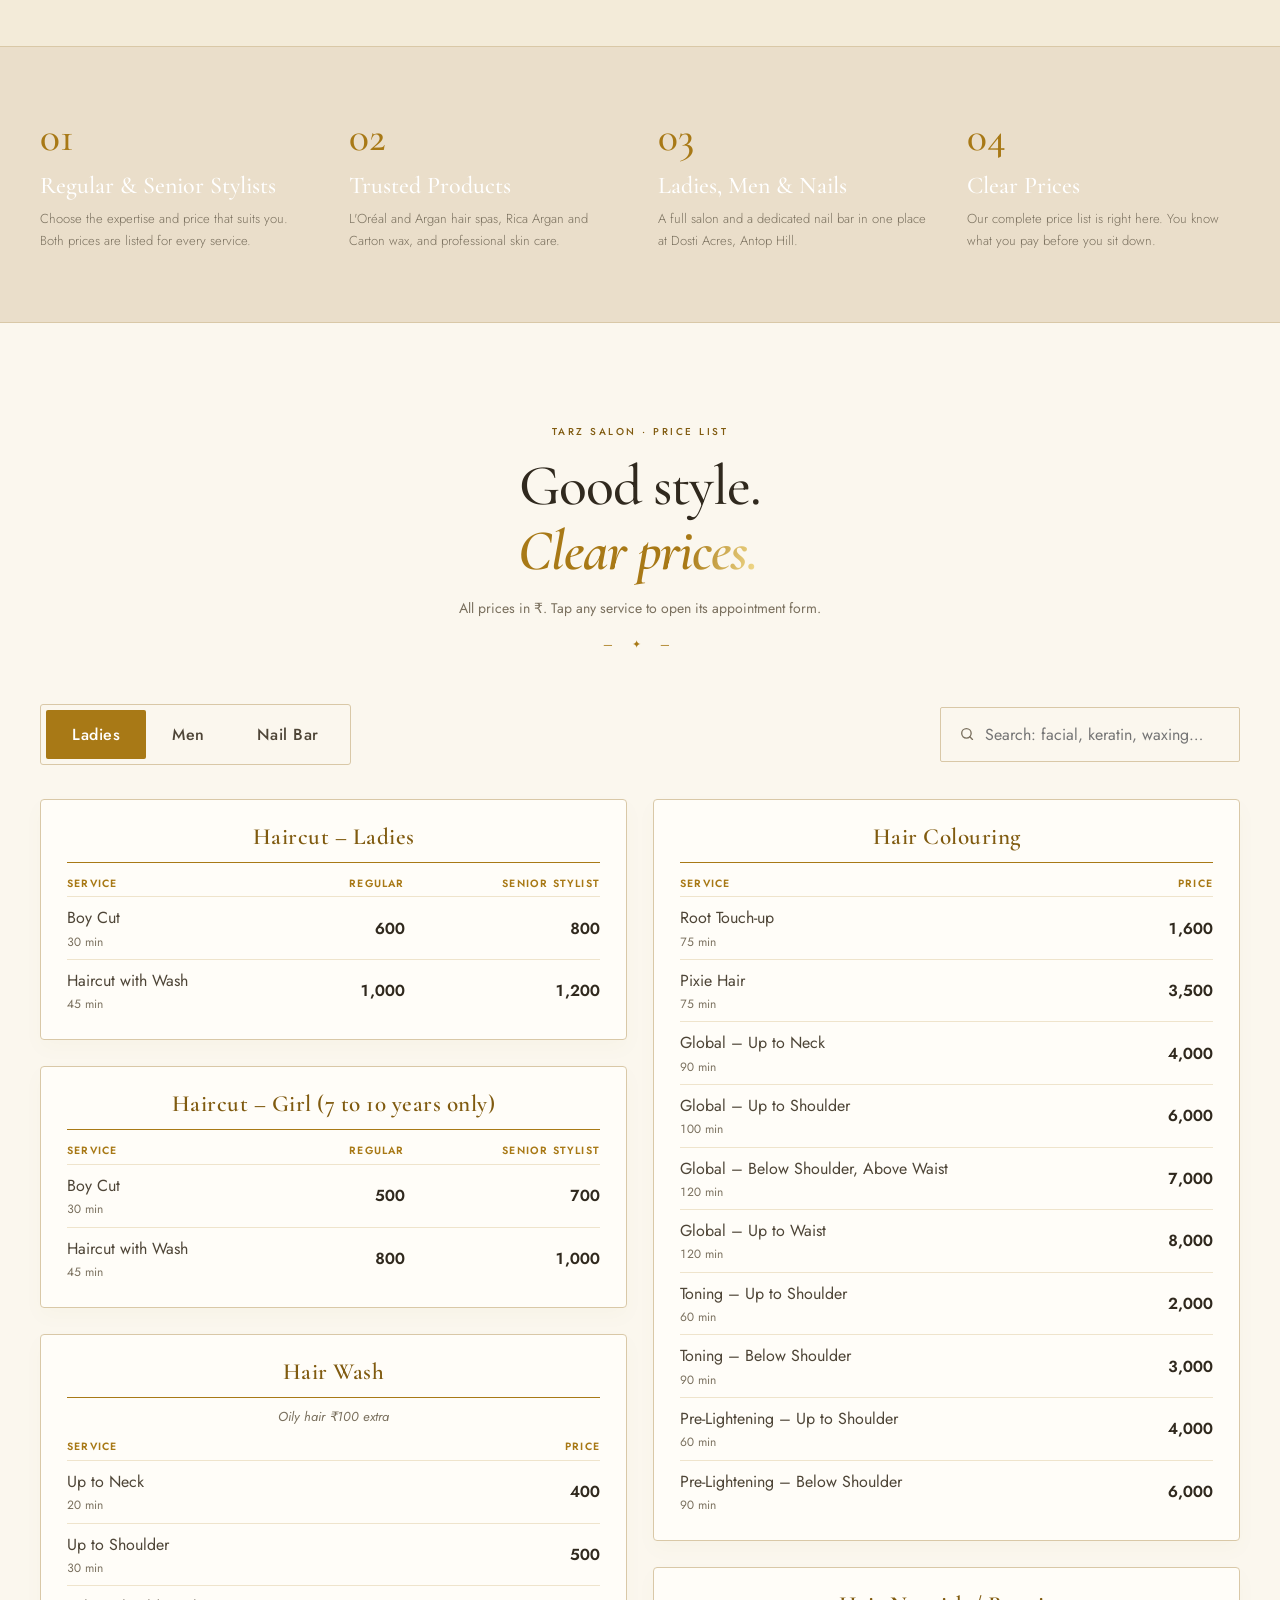
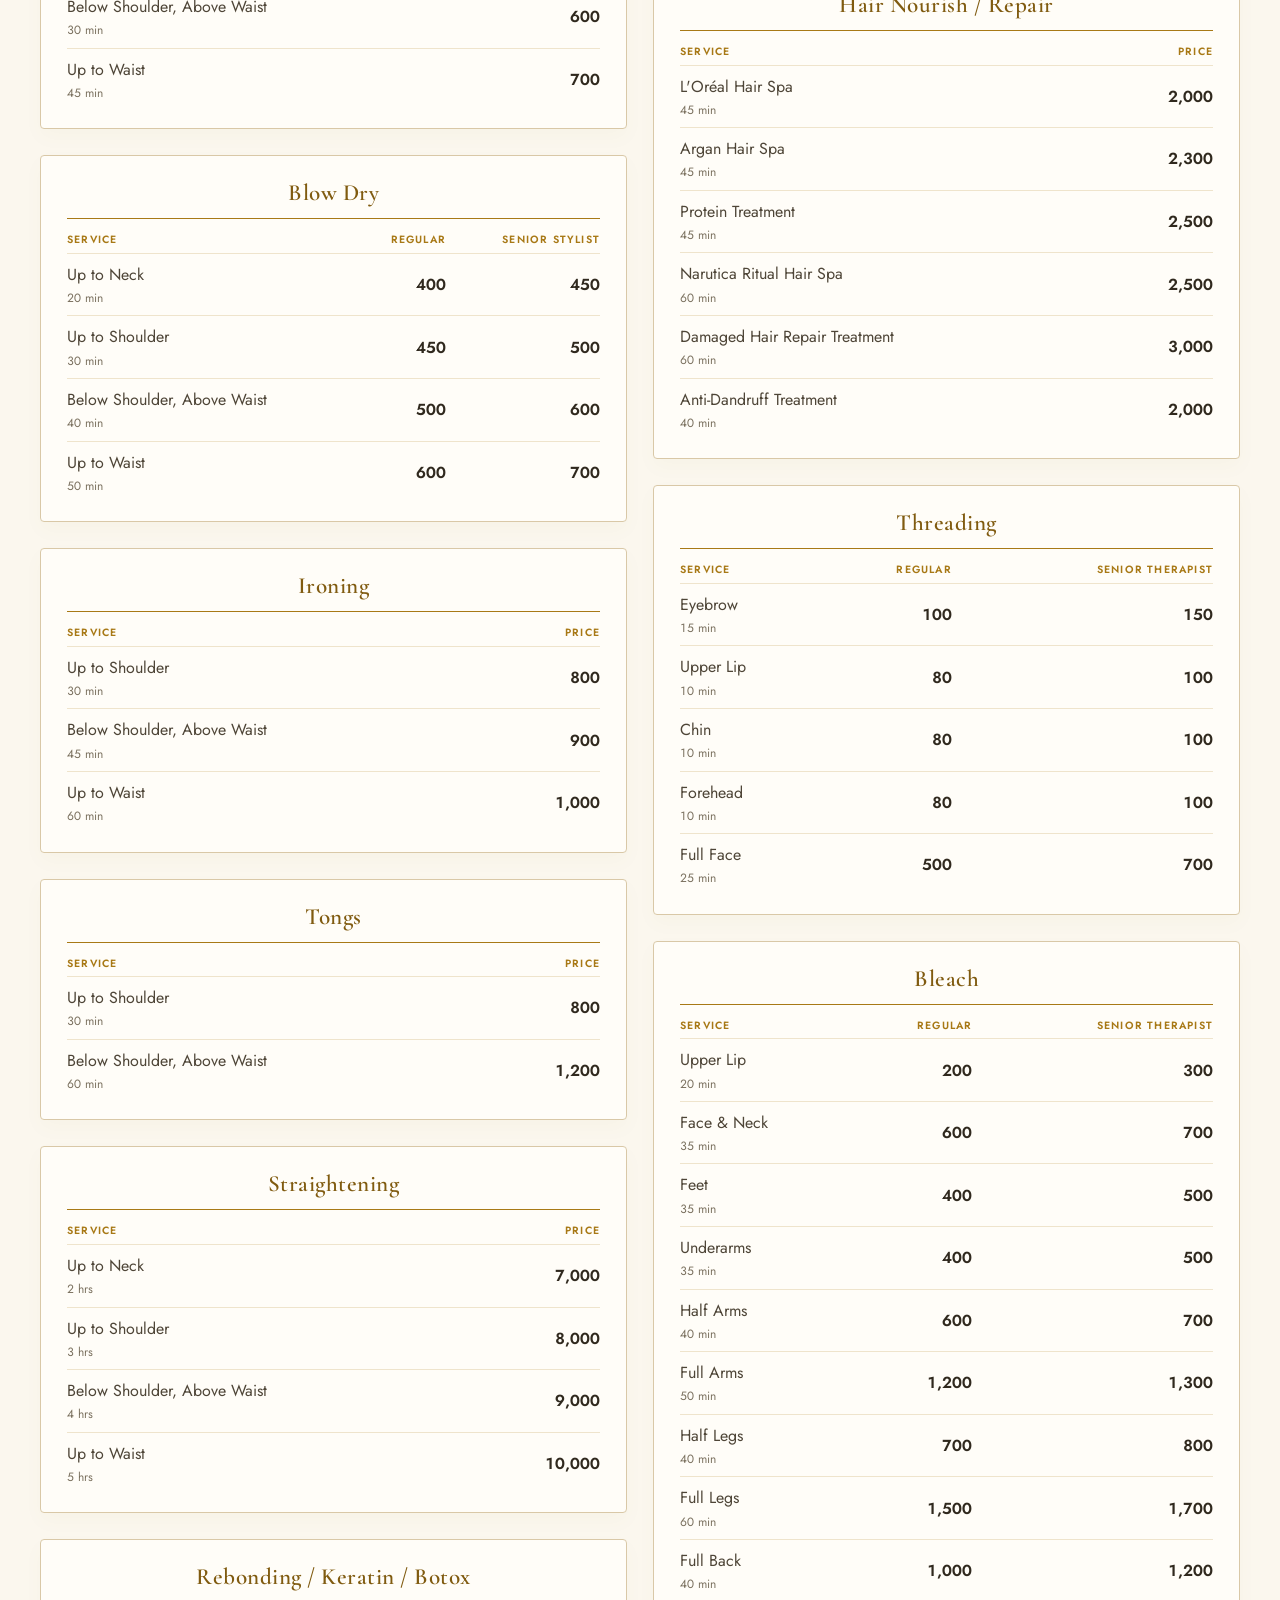
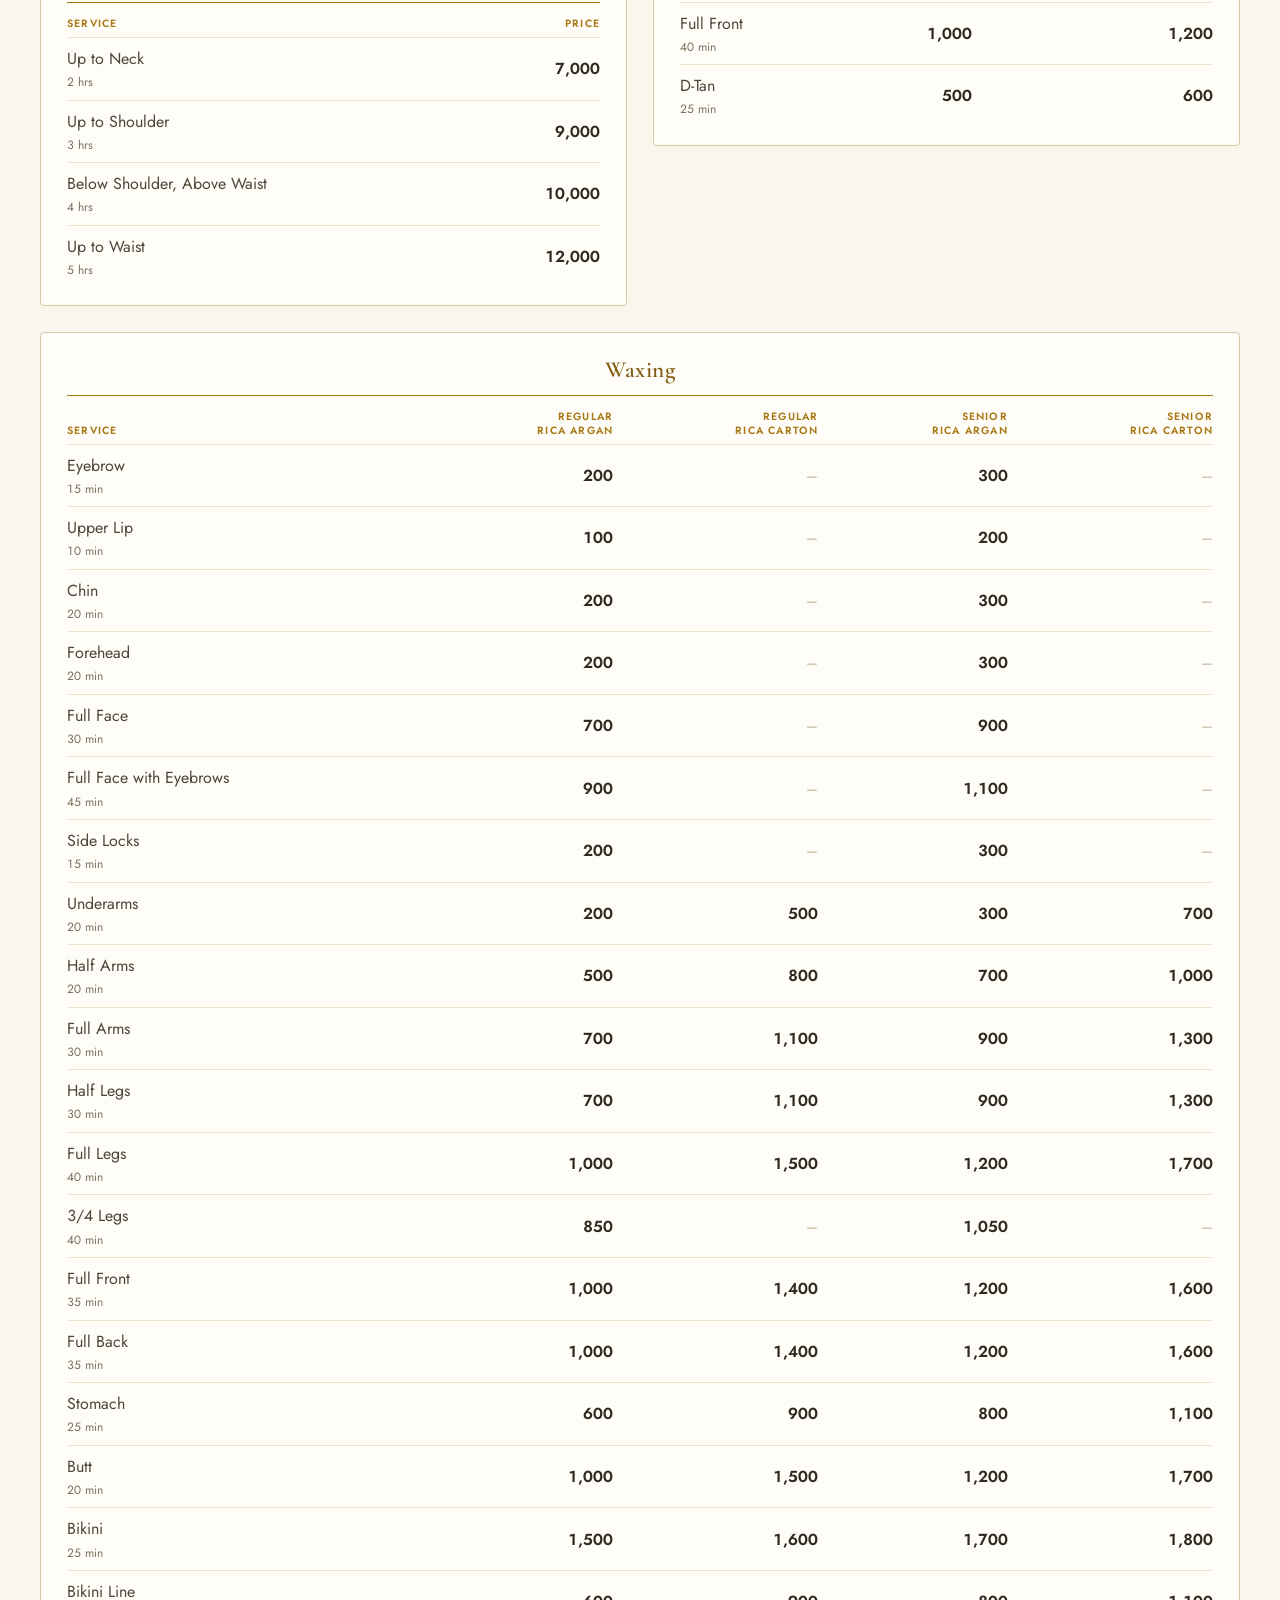
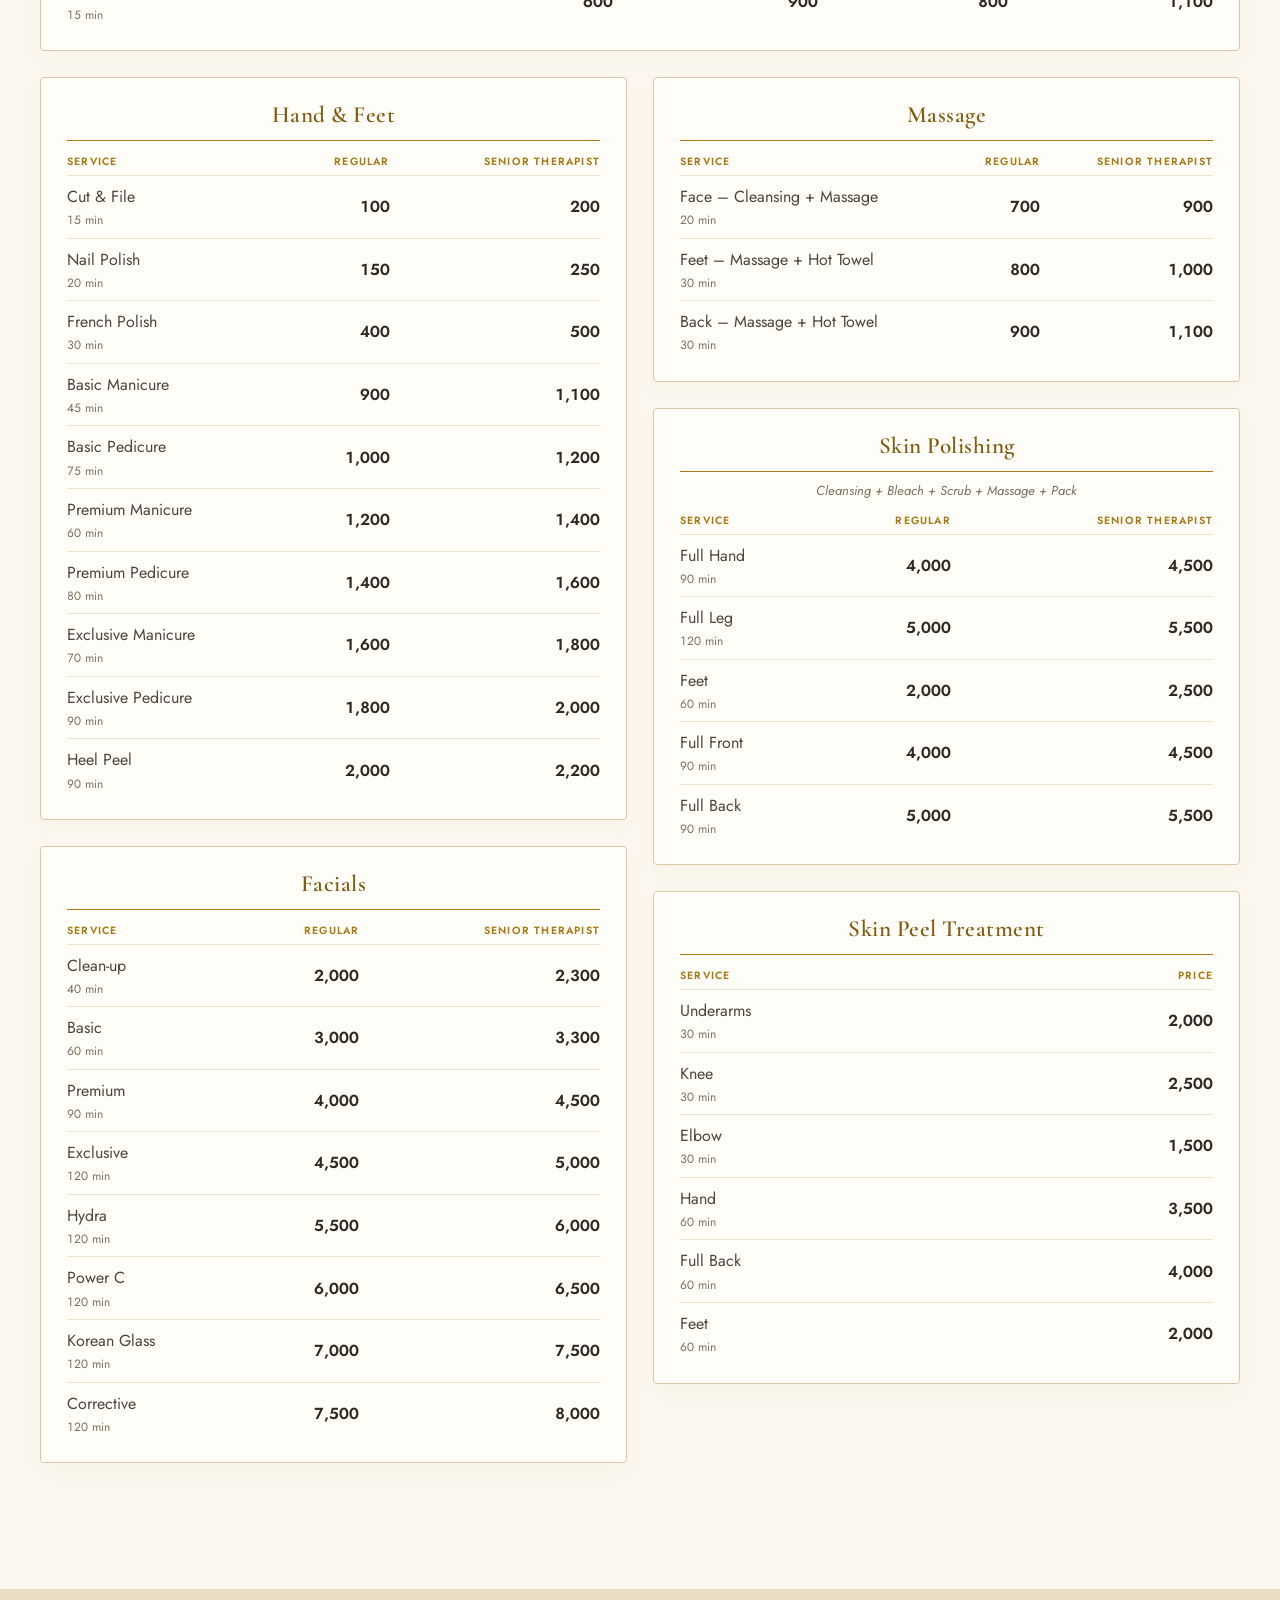
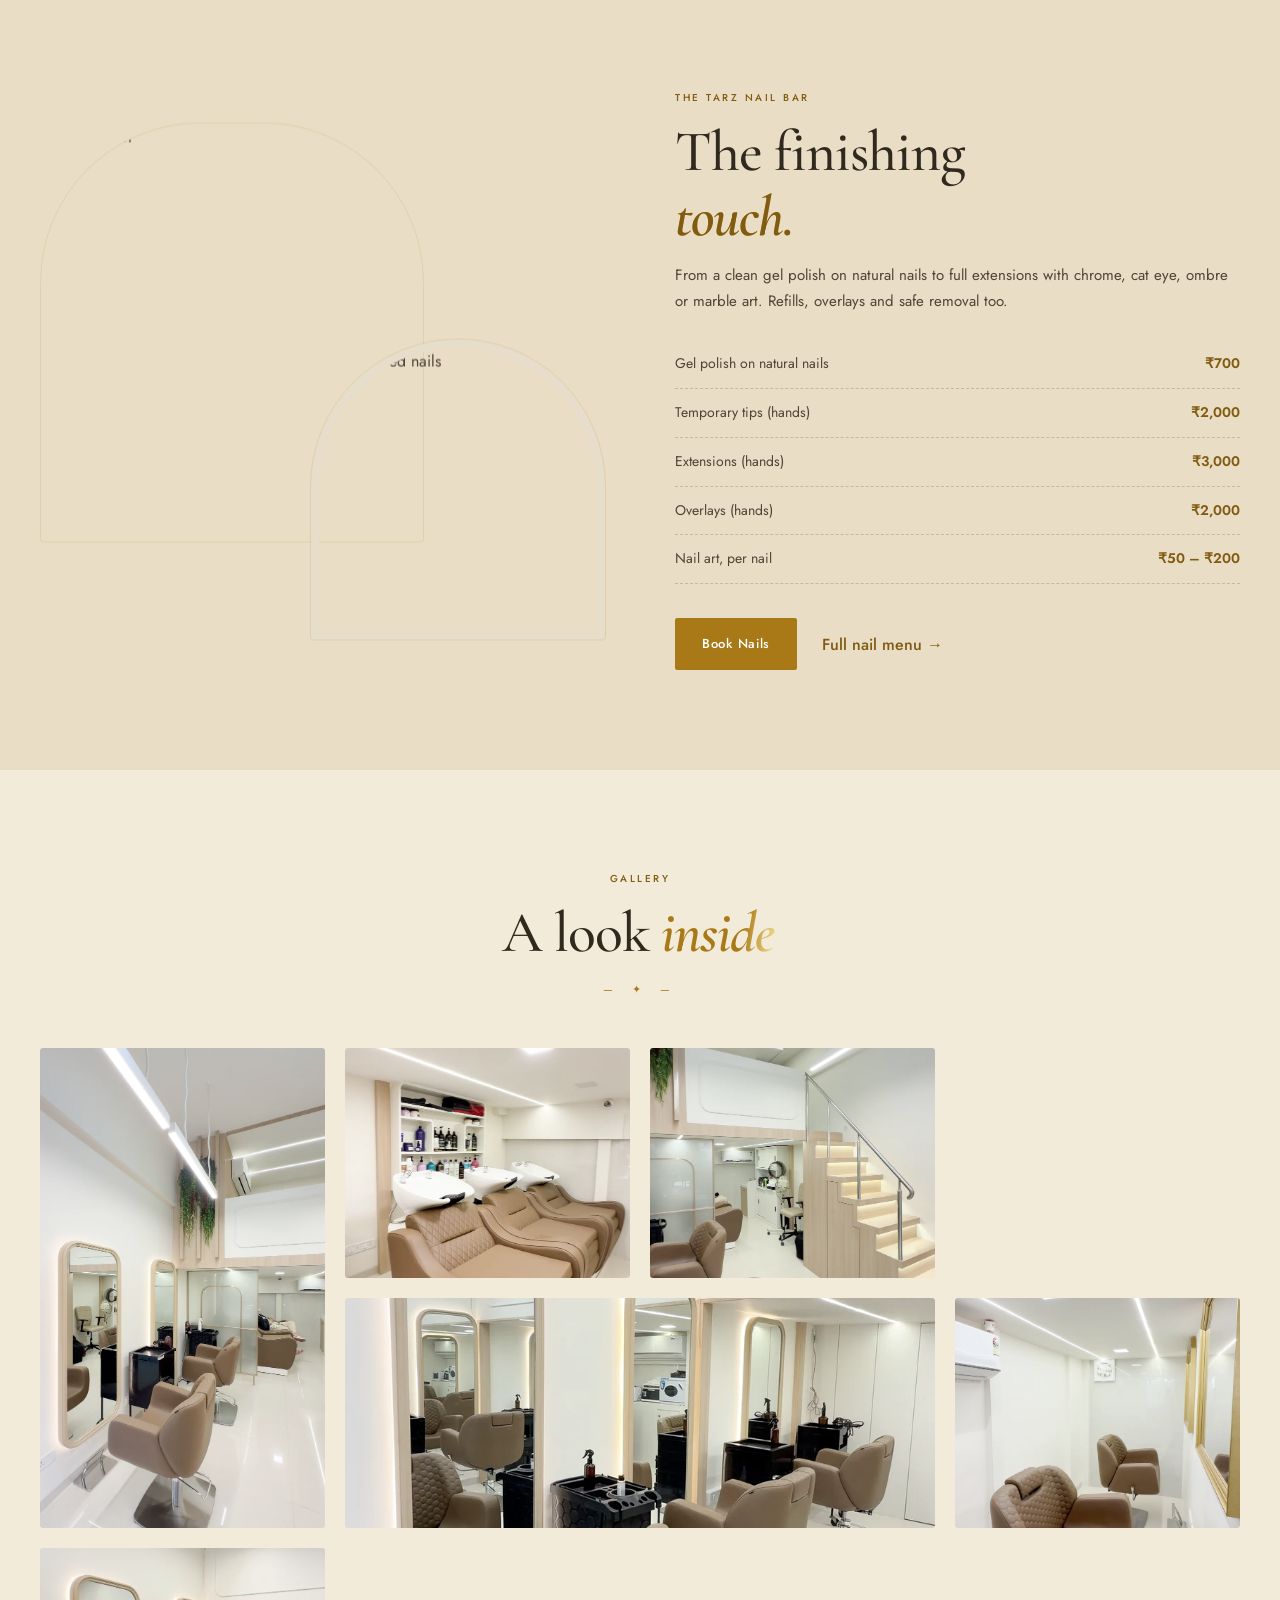
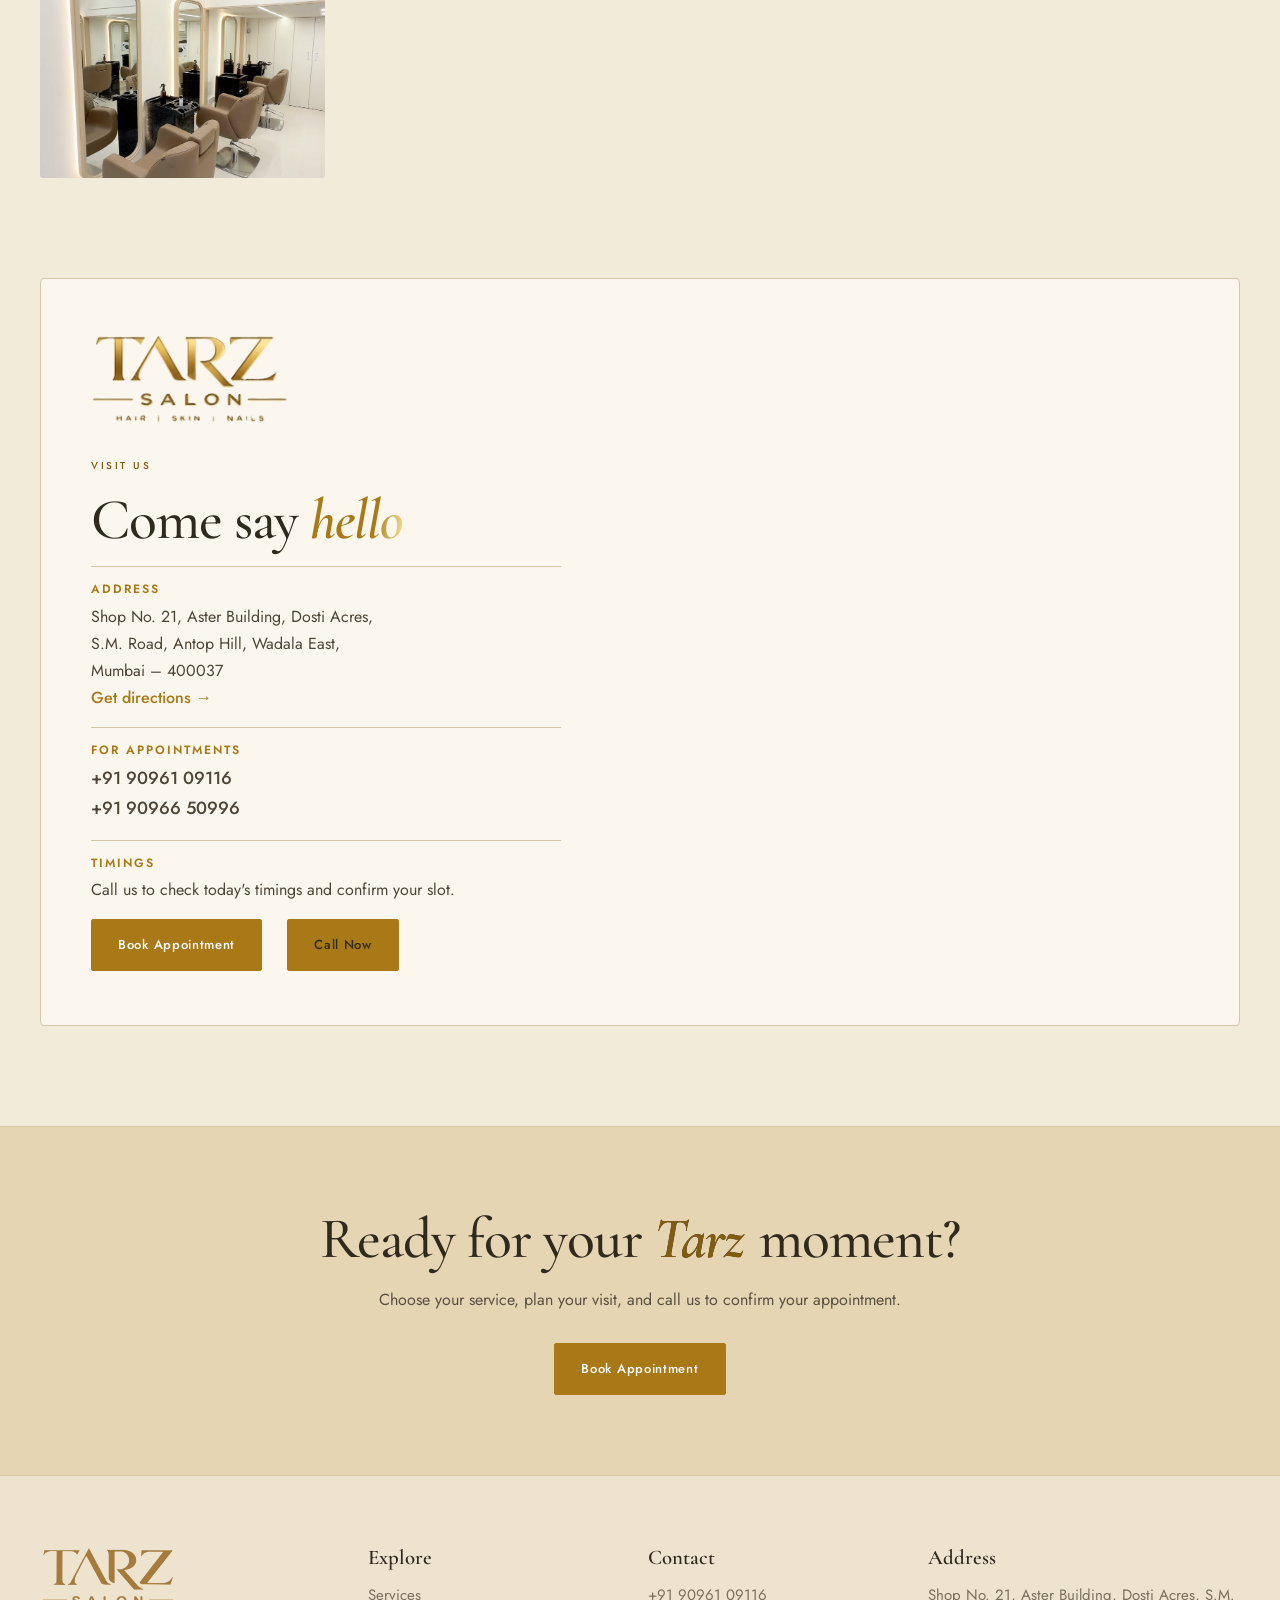
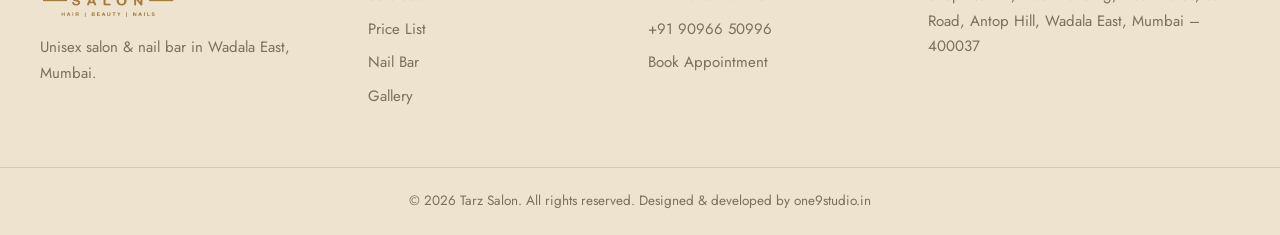
==== commit 2981a87b: "Remove photos from the Services cards" ====
--- a/home2.html
+++ b/home2.html
@@ -96,35 +96,27 @@
 
         <div class="service-grid">
           <a href="#prices" data-tab="ladies" class="service">
-            <img src="https://images.unsplash.com/photo-1562322140-8baeececf3df?auto=format&fit=crop&w=600&q=70" alt="Hair styling" loading="lazy">
             <div class="service-body"><h3>Haircut &amp; Styling</h3><p>Cuts, blow dry, ironing and tongs</p><span class="from">from ₹300</span></div>
           </a>
           <a href="#prices" data-tab="ladies" class="service">
-            <img src="https://images.unsplash.com/photo-1595476108010-b4d1f102b1b1?auto=format&fit=crop&w=600&q=70" alt="Hair colour and treatment" loading="lazy">
             <div class="service-body"><h3>Colour &amp; Treatments</h3><p>Global colour, keratin, rebonding, hair spa</p><span class="from">from ₹1,000</span></div>
           </a>
           <a href="#prices" data-tab="ladies" class="service">
-            <img src="https://images.unsplash.com/photo-1570172619644-dfd03ed5d881?auto=format&fit=crop&w=600&q=70" alt="Facial treatment" loading="lazy">
             <div class="service-body"><h3>Facials &amp; Skin</h3><p>Hydra, Power C, Korean Glass, polishing, peels</p><span class="from">from ₹500</span></div>
           </a>
           <a href="#prices" data-tab="nails" class="service">
-            <img src="https://images.unsplash.com/photo-1604654894610-df63bc536371?auto=format&fit=crop&w=600&q=70" alt="Nail art" loading="lazy">
             <div class="service-body"><h3>Nail Bar</h3><p>Gel polish, extensions, overlays, nail art</p><span class="from">from ₹50</span></div>
           </a>
           <a href="#prices" data-tab="ladies" class="service">
-            <img src="https://images.unsplash.com/photo-1544161515-4ab6ce6db874?auto=format&fit=crop&w=600&q=70" alt="Waxing and body care" loading="lazy">
             <div class="service-body"><h3>Waxing &amp; Threading</h3><p>Rica Argan and Carton wax, threading, bleach</p><span class="from">from ₹80</span></div>
           </a>
           <a href="#prices" data-tab="ladies" class="service">
-            <img src="https://images.unsplash.com/photo-1519415510236-718bdfcd89c8?auto=format&fit=crop&w=600&q=70" alt="Pedicure" loading="lazy">
             <div class="service-body"><h3>Manicure &amp; Pedicure</h3><p>Basic, premium, exclusive and heel peel</p><span class="from">from ₹100</span></div>
           </a>
           <a href="#prices" data-tab="ladies" class="service">
-            <img src="https://images.unsplash.com/photo-1487412947147-5cebf100ffc2?auto=format&fit=crop&w=600&q=70" alt="Permanent makeup" loading="lazy">
             <div class="service-body"><h3>Permanent Makeup</h3><p>Microneedling brows, lips, lashes, lash lift</p><span class="from">from ₹1,200</span></div>
           </a>
           <a href="#prices" data-tab="men" class="service">
-            <img src="https://images.unsplash.com/photo-1503951914875-452162b0f3f1?auto=format&fit=crop&w=600&q=70" alt="Men's beard grooming" loading="lazy">
             <div class="service-body"><h3>Men's Grooming</h3><p>Haircut, beard, colour, scalp care, facials</p><span class="from">from ₹150</span></div>
           </a>
         </div>
@@ -241,7 +233,7 @@
           <div class="visit-row">
             <h4>Address</h4>
             <p>Shop No. 21, Aster Building, Dosti Acres,<br>S.M. Road, Antop Hill, Wadala East,<br>Mumbai – 400037</p>
-            <a class="link" href="https://www.google.com/maps/search/?api=1&amp;query=Dosti+Acres+Aster+Building+Antop+Hill+Wadala+East+Mumbai+400037" target="_blank" rel="noopener">Get directions →</a>
+            <a class="link" href="https://www.google.com/maps/search/?api=1&amp;query=Dosti+Aster+Dosti+Acres+Wadala+East+Mumbai" target="_blank" rel="noopener">Get directions →</a>
           </div>
 
           <div class="visit-row">
@@ -262,7 +254,7 @@
         </div>
 
         <div class="map">
-          <iframe title="Tarz Salon on Google Maps" src="https://maps.google.com/maps?q=Dosti%20Acres%20Aster%20Building%20Antop%20Hill%20Wadala%20East%20Mumbai%20400037&amp;z=16&amp;output=embed" loading="lazy" referrerpolicy="no-referrer-when-downgrade"></iframe>
+          <iframe title="Dosti Aster, Tarz Salon’s building, on Google Maps" src="https://www.google.com/maps/embed?pb=!1m18!1m12!1m3!1d3771.9212699706254!2d72.8657174!3d19.0231906!2m3!1f0!2f0!3f0!3m2!1i1024!2i768!4f13.1!3m3!1m2!1s0x3be7cf3b04947ced%3A0x4a3b2d42a61dab05!2sDosti%20Aster%2C%20Dosti%20Acres%2C%20Antop%20Hill%2C%20Mumbai%2C%20Maharashtra%20400037%2C%20India!5e0!3m2!1sen!2sus!4v1794461127596!5m2!1sen!2sus" loading="lazy" referrerpolicy="strict-origin-when-cross-origin" allowfullscreen></iframe>
         </div>
       </div>
     </section>
